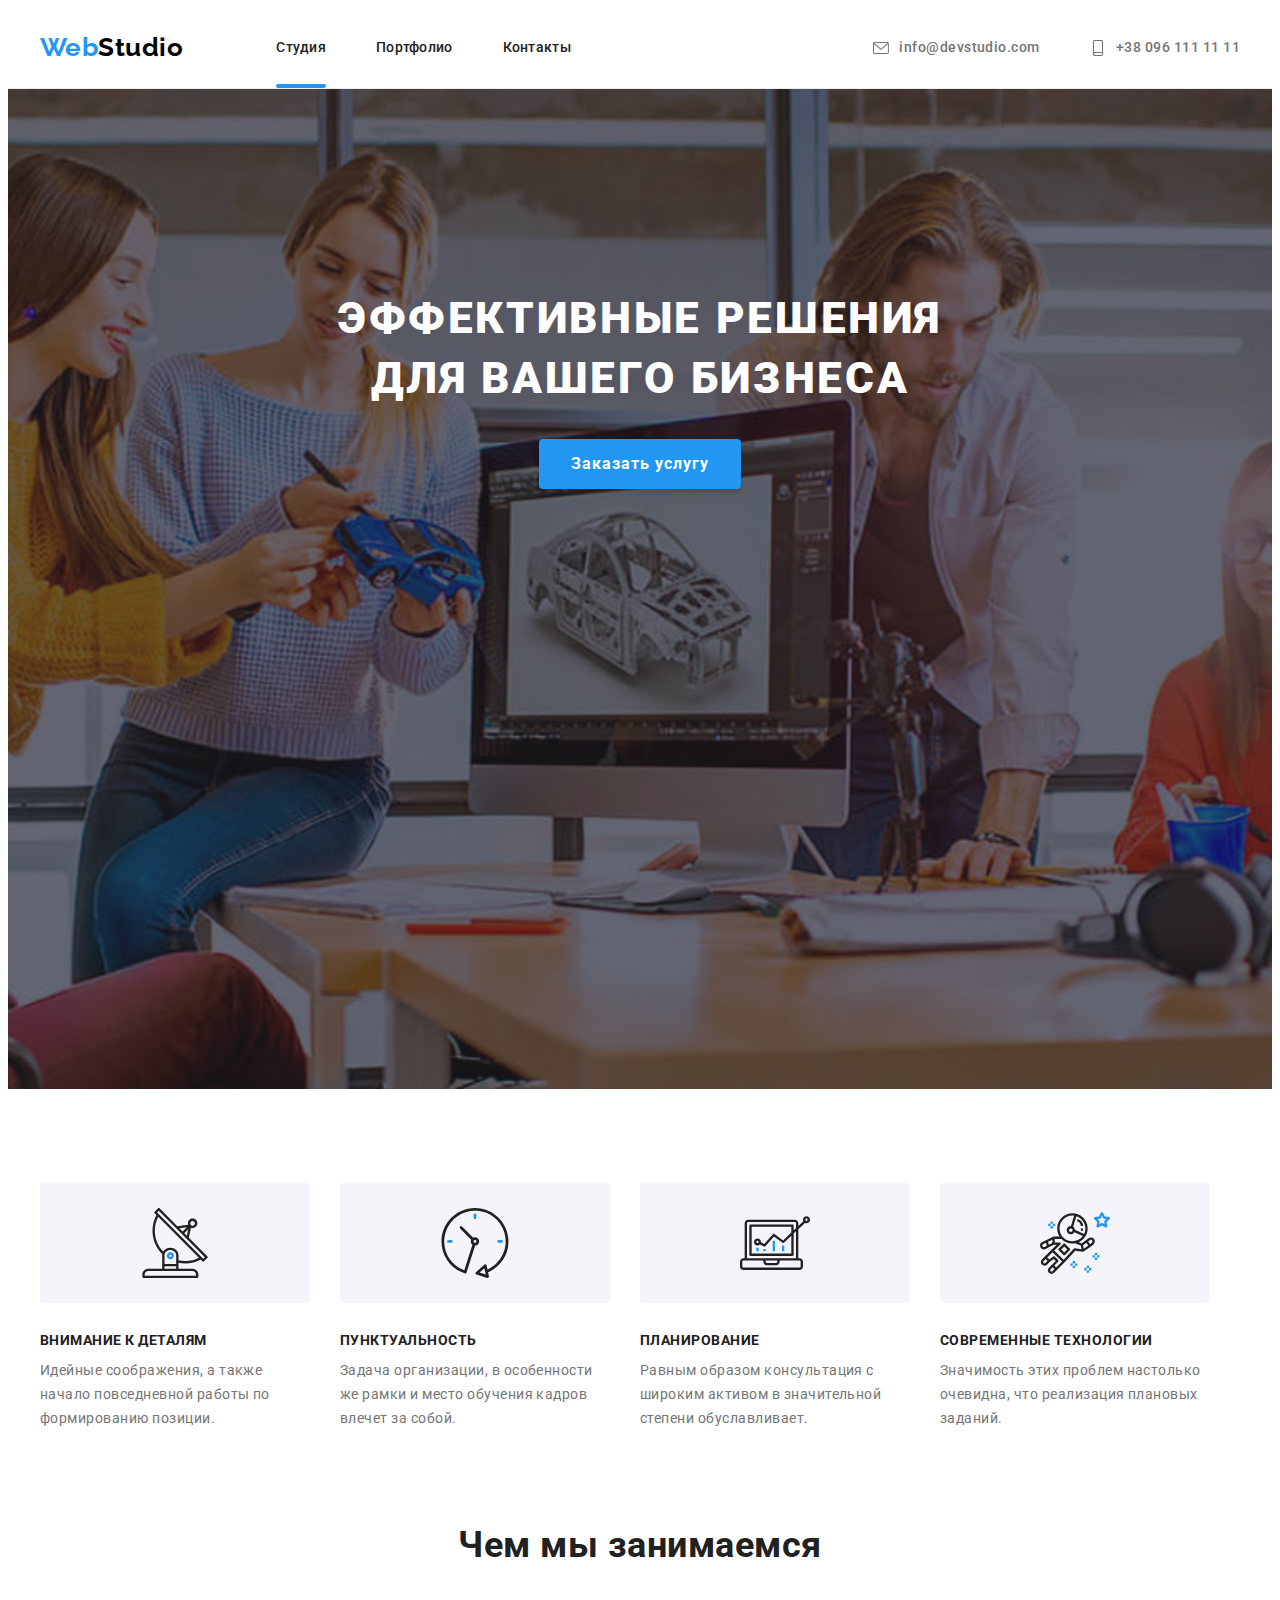
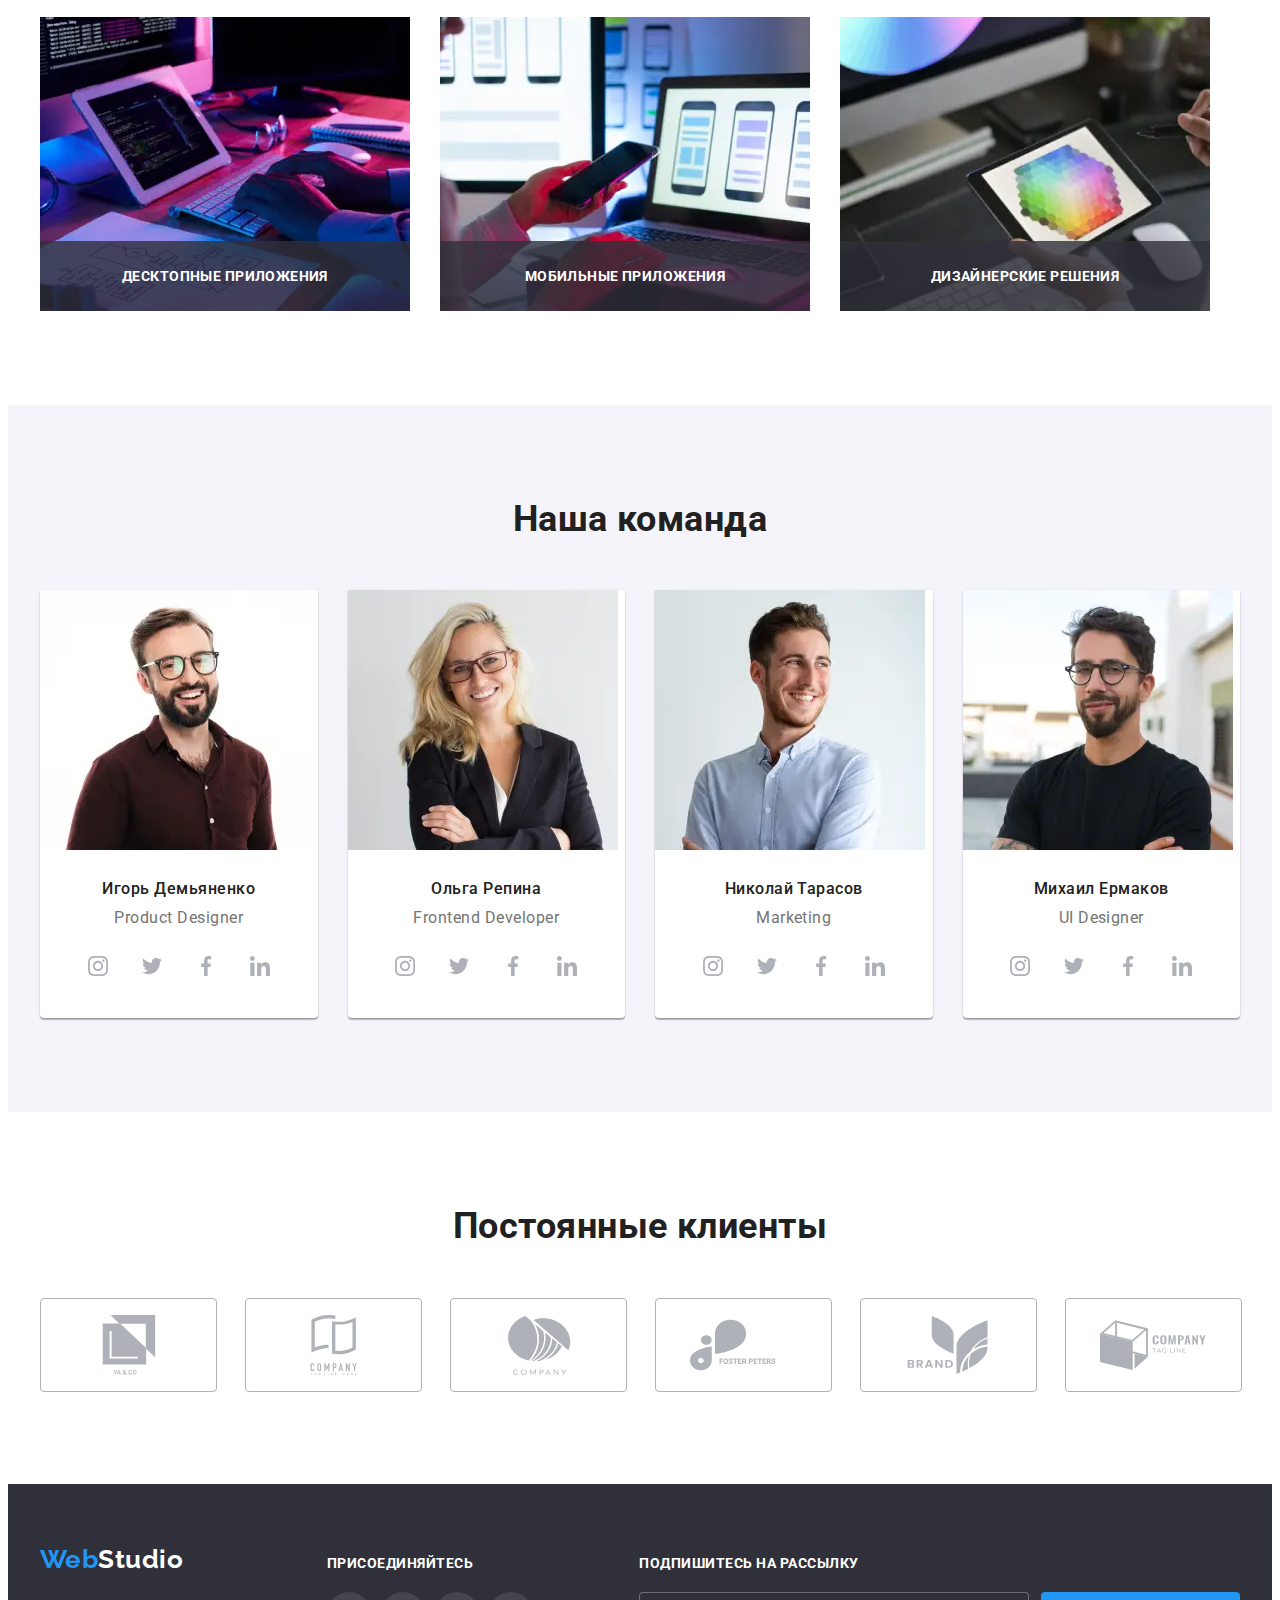
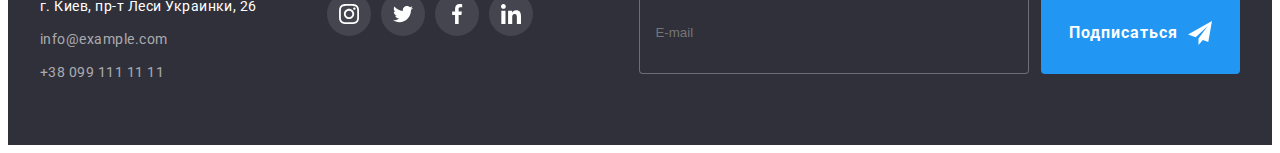
==== index.html @ 7584191f "hw.08.rev.1.9" ====
<!DOCTYPE html>
<html lang="ru">
  <head>
    <meta charset="UTF-8" />
    <meta http-equiv="X-UA-Compatible" content="IE=edge" />
    <meta name="viewport" content="width=device-width, initial-scale=1.0" />
    <title>Document</title>
    <link rel="preconnect" href="https://fonts.googleapis.com" />
    <link rel="preconnect" href="https://fonts.gstatic.com" crossorigin />
    <link
      rel="stylesheet"
      href="https://cdnjs.cloudflare.com/ajax/libs/modern-normalize/1.1.0/modern-normalize.min.css"
      integrity="sha512-wpPYUAdjBVSE4KJnH1VR1HeZfpl1ub8YT/NKx4PuQ5NmX2tKuGu6U/JRp5y+Y8XG2tV+wKQpNHVUX03MfMFn9Q=="
      crossorigin="anonymous"
      referrerpolicy="no-referrer"
    />
    <link
      href="https://fonts.googleapis.com/css2?family=Raleway:wght@700&family=Roboto:wght@400;500;700;900&display=swap"
      rel="stylesheet"
    />
    <link rel="stylesheet" href="./css/main.min.css" />
  </head>
  <body>
    <header class="header">
      <div class="container header-nav">
        <a href="./index.html" class="logo" lang="en"><span class="logo__text">Web</span>Studio</a>
      <!-- Mobile menu -->
        <button class="menu-open-btn" data-menu-open>
          <svg class="menu-open-btn__icon">
            <use href="./images/modal-icons.svg#modal-close"></use>
          </svg>
        </button>
        <div class="mobile-menu" data-menu>
          <button class="menu-close-btn" data-menu-close>
            <svg class="menu-close-icon">
              <use href="./images/modal-icons.svg#modal-close"></use>
            </svg>
          </button>
          <ul class="menu-nav">
            <li class="menu-nav__item"><a class="menu-nav__link link" href="./index.html">Студия</a></li>
            <li class="menu-nav__item"><a class="menu-nav__link link" href="./portfolio.html">Портфолио</a></li>
            <li class="menu-nav__item"><a class="menu-nav__link link" href="">Контакты</a></li>
          </ul>
          <div>  
            <ul class="menu-contacts">
              
              <li class="menu-contacts__item--tel">
              <a class="menu-contacts__link menu-contacts__link--tel link" href="">+38 096 111 11 11</a
              >
              <li class="menu-contacts__item--mail">
              <a class="menu-contacts__link menu-contacts__link--mail link" href="" lang="en">
              info@devstudio.com</a
              >
              </li>
            <ul class="menu-social">
              <li class="menu-social__item">
                <a href="#" class="menu-social__link link">Instagram</a>
              </li>
              <li class="menu-social__item">
                <a href="#" class="menu-social__link link">Twitter</a>
              </li>
              <li class="menu-social__item">
                <a href="#" class="menu-social__link link">Facebook</a>
              </li>
              <li class="menu-social__item">
                <a href="#" class="menu-social__link link">LinkedIn</a>
              </li>
            </ul>
            </div>
        </div>
        <nav class="site-nav">
          <ul class="site-nav__list">
            <li class="site-nav__item"><a class="site-nav__link current" href="./index.html">Студия</a></li>
            <li class="site-nav__item"><a class="site-nav__link" href="./portfolio.html">Портфолио</a></li>
            <li class="site-nav__item"><a class="site-nav__link" href="">Контакты</a></li>
          </ul>
        </nav>
        <ul class="header-contacts">
          <li class="header-contacts__item">
            <a class="header-contacts__link" href="" lang="en">
              <svg class="header-contacts__icon">
                <use href="./images/more-icons.svg#envelope"></use>
              </svg>
              info@devstudio.com</a
            >
          </li>
          <li class="header-contacts__item">
            <a class="header-contacts__link" href="">
              <svg class="header-contacts__icon">
                <use href="./images/icons.svg#smartphone"></use></svg
              >+38 096 111 11 11</a
            >
          </li>
        </ul>
      </div>
    </header>

    <main>
      <section class="hero hero-overlay">
        <div class="container">
        <h1 class="hero__title">
          Эффективные решения <br />
          для вашего бизнеса
        </h1>
        <button class="hero__button" type="button" data-modal-open>Заказать услугу</button>
        </div>
      </section>
      <section class="section">
        <div class="container">
          <ul class="advantage-list">
            <li class="advantage-list__item">
              <div class="advantage-list__icon">
                <svg width="70" height="70">
                  <use href="./images/icons.svg#antenna"></use>
                </svg>
              </div>
              <h3 class="advantage-list__title">Внимание к деталям</h3>
              <p class="advantage-list__text">
                Идейные соображения, а также начало повседневной работы по формированию позиции.
              </p>
            </li>
            <li class="advantage-list__item">
              <div class="advantage-list__icon">
                <svg width="70" height="70">
                  <use href="./images/icons.svg#clock"></use>
                </svg>
              </div>
              <h3 class="advantage-list__title">Пунктуальность</h3>
              <p class="advantage-list__text">
                Задача организации, в особенности же рамки и место обучения кадров влечет за собой.
              </p>
            </li>
            <li class="advantage-list__item">
              <div class="advantage-list__icon">
                <svg width="70" height="70">
                  <use href="./images/icons.svg#diagram"></use>
                </svg>
              </div>
              <h3 class="advantage-list__title">Планирование</h3>
              <p class="advantage-list__text">
                Равным образом консультация с широким активом в значительной степени обуславливает.
              </p>
            </li>
            <li class="advantage-list__item">
              <div class="advantage-list__icon">
                <svg width="70" height="70">
                  <use href="./images/icons.svg#astronaut"></use>
                </svg>
              </div>
              <h3 class="advantage-list__title">Современные технологии</h3>
              <p class="advantage-list__text">
                Значимость этих проблем настолько очевидна, что реализация плановых заданий.
              </p>
            </li>
          </ul>
        </div>
      </section>
      <section class="section section-works">
        <div class="container">
          <h2 class="section-title">Чем мы занимаемся</h2>
          <ul class="works-list">
            <li class="works-list__item">
              <picture>
                  <source
                    media="(min-width: 1200px)"
                    srcset="
                      ./images/occupation/occ-1-desktop.webp    1x,
                      ./images/occupation/occ-1-desktop@2x.webp 2x
                    "
                    type="image/webp"
                  />
                  <source
                    media="(min-width: 1200px)"
                    srcset="
                      ./images/occupation/occ-1-desktop    1x,
                      ./images/occupation/occ-1-desktop@2x.jpg 2x
                    "
                  />
                               
                  <img
                    class="works-list__image"
                    src="./images/occupation/occ-1-desktop.jpg"
                    alt="Руки на клавиатуре"
                  />
              </picture>
              <div class="works-list__overlay">
                <p class="works-list__description">Десктопные приложения</p>
              </div>
            </li>
            <li class="works-list__item">
              <picture>
                  <source
                    media="(min-width: 1200px)"
                    srcset="
                      ./images/occupation/occ-2-desktop.webp    1x,
                      ./images/occupation/occ-2-desktop@2x.webp 2x
                    "
                    type="image/webp"
                  />
                  <source
                    media="(min-width: 1200px)"
                    srcset="
                      ./images/occupation/occ-2-desktop    1x,
                      ./images/occupation/occ-2-desktop@2x.jpg 2x
                    "
                  />
                               
                  <img
                    class="works-list__image"
                    src="./images/occupation/occ-2-desktop.jpg"
                    alt="Ноутбук"
                  />
              </picture>
              <div class="works-list__overlay">
                <p class="works-list__description">Мобильные приложения</p>
              </div>
            </li>
            <li class="works-list__item">
              <picture>
                  <source
                    media="(min-width: 1200px)"
                    srcset="
                      ./images/occupation/occ-3-desktop.webp    1x,
                      ./images/occupation/occ-3-desktop@2x.webp 2x
                    "
                    type="image/webp"
                  />
                  <source
                    media="(min-width: 1200px)"
                    srcset="
                      ./images/occupation/occ-3-desktop    1x,
                      ./images/occupation/occ-3-desktop@2x.jpg 2x
                    "
                  />
                               
                  <img
                    class="works-list__image"
                    src="./images/occupation/occ-3-desktop.jpg"
                    alt="Планшет"
                  />
              </picture>
              <div class="works-list__overlay">
                <p class="works-list__description">Дизайнерские решения</p>
              </div>
            </li>
          </ul>
        </div>
      </section>
      <section class="section section-team">
        <div class="container">
          <h2 class="section-title">Наша команда</h2>
          <ul class="team-list">
            <li class="team-card team-list__team-card">
              <picture>
                  <source
                    media="(min-width: 1200px)"
                    srcset="
                      ./images/team/team-1-desktop.webp    1x,
                      ./images/team/team-1-desktop@2x.webp 2x
                    "
                    type="image/webp"
                  />
                  <source
                    media="(min-width: 1200px)"
                    srcset="
                      ./images/team/team-1-desktop.jpg    1x,
                      ./images/team/team-1-desktop@2x.jpg 2x
                    "
                  />

                  <source
                    media="(min-width: 768px)"
                    srcset="
                      ./images/team/team-1-tablet.webp    1x,
                      ./images/team/team-1-tablet@2x.webp 2x
                    "
                    type="image/webp"
                  />
                  <source
                    media="(min-width: 768px)"
                    srcset="
                      ./images/team/team-1-tablet.jpg    1x,
                      ./images/team/team-1-tablet@2x.jpg 2x
                    "
                  />
                  <source
                    media="(min-width: 480px)"
                    srcset="
                      ./images/team/team-1.webp    1x,
                      ./images/team/team-1@2x.webp 2x
                    "
                    type="image/webp"
                  />
                  <source
                    media="(min-width: 480px)"
                    srcset="
                      ./images/team/team-1.jpg    1x,
                      ./images/team/team-1@2x.jpg 2x
                    "
                  />

                  <img
                    class="team-card__photo"
                    src="./images/team/team-1@2x.jpg"
                    alt="Игорь Демьяненко"
                  />
                </picture>
              
              <h3 class="team-card__title">Игорь Демьяненко</h3>
              <p class="team-card__text" lang="en">Product Designer</p>
              <ul class="social-list">
                <li class="social-list__item">
                  <a class="social-list__link" href="">
                    <svg class="social-list__icon">
                      <use href="./images/icons.svg#instagram"></use>
                    </svg>
                  </a>
                </li>
                <li class="social-list__item">
                  <a class="social-list__link" href="">
                    <svg class="social-list__icon">
                      <use href="./images/icons.svg#twitter"></use>
                    </svg>
                  </a>
                </li>
                <li class="social-list__item">
                  <a class="social-list__link" href="">
                    <svg class="social-list__icon">
                      <use href="./images/icons.svg#facebook"></use>
                    </svg>
                  </a>
                </li>
                <li class="social-list__item">
                  <a class="social-list__link" href="">
                    <svg class="social-list__icon">
                      <use href="./images/icons.svg#linkedin"></use>
                    </svg>
                  </a>
                </li>
              </ul>
            </li>
            <li class="team-card team-list__team-card">
              <picture>
                  <source
                    media="(min-width: 1200px)"
                    srcset="
                      ./images/team/team-2-desktop.webp    1x,
                      ./images/team/team-2-desktop@2x.webp 2x
                    "
                    type="image/webp"
                  />
                  <source
                    media="(min-width: 1200px)"
                    srcset="
                      ./images/team/team-2-desktop.jpg    1x,
                      ./images/team/team-2-desktop@2x.jpg 2x
                    "
                  />

                  <source
                    media="(min-width: 768px)"
                    srcset="
                      ./images/team/team-2-tablet.webp    1x,
                      ./images/team/team-2-tablet@2x.webp 2x
                    "
                    type="image/webp"
                  />
                  <source
                    media="(min-width: 768px)"
                    srcset="
                      ./images/team/team-2-tablet.jpg    1x,
                      ./images/team/team-2-tablet@2x.jpg 2x
                    "
                  />
                  <source
                    media="(min-width: 480px)"
                    srcset="
                      ./images/team/team-2.webp    1x,
                      ./images/team/team-2@2x.webp 2x
                    "
                    type="image/webp"
                  />
                  <source
                    media="(min-width: 480px)"
                    srcset="
                      ./images/team/team-2.jpg    1x,
                      ./images/team/team-2@2x.jpg 2x
                    "
                  />

                  <img
                    class="team-card__photo"
                    src="./images/team/team-2@2x.jpg"
                    alt="Ольга Репина"
                  />
                </picture>
              <h3 class="team-card__title">Ольга Репина</h3>
              <p class="team-card__text" lang="en">Frontend Developer</p>
              <ul class="social-list">
                <li class="social-list__item">
                  <a class="social-list__link" href="">
                    <svg class="social-list__icon">
                      <use href="./images/icons.svg#instagram"></use>
                    </svg>
                  </a>
                </li>
                <li class="social-list__item">
                  <a class="social-list__link" href="">
                    <svg class="social-list__icon">
                      <use href="./images/icons.svg#twitter"></use>
                    </svg>
                  </a>
                </li>
                <li class="social-list__item">
                  <a class="social-list__link" href="">
                    <svg class="social-list__icon">
                      <use href="./images/icons.svg#facebook"></use>
                    </svg>
                  </a>
                </li>
                <li class="social-list__item">
                  <a class="social-list__link" href="">
                    <svg class="social-list__icon">
                      <use href="./images/icons.svg#linkedin"></use>
                    </svg>
                  </a>
                </li>
              </ul>
            </li>
            <li class="team-card team-list__team-card">
              <picture>
                  <source
                    media="(min-width: 1200px)"
                    srcset="
                      ./images/team/team-3-desktop.webp    1x,
                      ./images/team/team-3-desktop@2x.webp 2x
                    "
                    type="image/webp"
                  />
                  <source
                    media="(min-width: 1200px)"
                    srcset="
                      ./images/team/team-3-desktop.jpg    1x,
                      ./images/team/team-3-desktop@2x.jpg 2x
                    "
                  />

                  <source
                    media="(min-width: 768px)"
                    srcset="
                      ./images/team/team-3-tablet.webp    1x,
                      ./images/team/team-3-tablet@2x.webp 2x
                    "
                    type="image/webp"
                  />
                  <source
                    media="(min-width: 768px)"
                    srcset="
                      ./images/team/team-3-tablet.jpg    1x,
                      ./images/team/team-3-tablet@2x.jpg 2x
                    "
                  />
                  <source
                    media="(min-width: 480px)"
                    srcset="
                      ./images/team/team-3.webp    1x,
                      ./images/team/team-3@2x.webp 2x
                    "
                    type="image/webp"
                  />
                  <source
                    media="(min-width: 480px)"
                    srcset="
                      ./images/team/team-3.jpg    1x,
                      ./images/team/team-3@2x.jpg 2x
                    "
                  />

                  <img
                    class="team-card__photo"
                    src="./images/team/team-3@2x.jpg"
                    alt="Николай Тарасо3"
                  />
                </picture>
              <h3 class="team-card__title">Николай Тарасов</h3>
              <p class="team-card__text" lang="en">Marketing</p>
              <ul class="social-list">
                <li class="social-list__item">
                  <a class="social-list__link" href="">
                    <svg class="social-list__icon">
                      <use href="./images/icons.svg#instagram"></use>
                    </svg>
                  </a>
                </li>
                <li class="social-list__item">
                  <a class="social-list__link" href="">
                    <svg class="social-list__icon">
                      <use href="./images/icons.svg#twitter"></use>
                    </svg>
                  </a>
                </li>
                <li class="social-list__item">
                  <a class="social-list__link" href="">
                    <svg class="social-list__icon">
                      <use href="./images/icons.svg#facebook"></use>
                    </svg>
                  </a>
                </li>
                <li class="social-list__item">
                  <a class="social-list__link" href="">
                    <svg class="social-list__icon">
                      <use href="./images/icons.svg#linkedin"></use>
                    </svg>
                  </a>
                </li>
              </ul>
            </li>
            <li class="team-card team-list__team-card">
              <picture>
                  <source
                    media="(min-width: 1200px)"
                    srcset="
                      ./images/team/team-4-desktop.webp    1x,
                      ./images/team/team-4-desktop@2x.webp 2x
                    "
                    type="image/webp"
                  />
                  <source
                    media="(min-width: 1200px)"
                    srcset="
                      ./images/team/team-4-desktop.jpg    1x,
                      ./images/team/team-4-desktop@2x.jpg 2x
                    "
                  />

                  <source
                    media="(min-width: 768px)"
                    srcset="
                      ./images/team/team-4-tablet.webp    1x,
                      ./images/team/team-4-tablet@2x.webp 2x
                    "
                    type="image/webp"
                  />
                  <source
                    media="(min-width: 768px)"
                    srcset="
                      ./images/team/team-4-tablet.jpg    1x,
                      ./images/team/team-4-tablet@2x.jpg 2x
                    "
                  />
                  <source
                    media="(min-width: 480px)"
                    srcset="
                      ./images/team/team-4.webp    1x,
                      ./images/team/team-4@2x.webp 2x
                    "
                    type="image/webp"
                  />
                  <source
                    media="(min-width: 480px)"
                    srcset="
                      ./images/team/team-4.jpg    1x,
                      ./images/team/team-4@2x.jpg 2x
                    "
                  />

                  <img
                    class="team-card__photo"
                    src="./images/team/team-4@2x.jpg"
                    alt="Михаил Ермаков"
                  />
                </picture>
              <h3 class="team-card__title">Михаил Ермаков</h3>
              <p class="team-card__text" lang="en">UI Designer</p>
              <ul class="social-list">
                <li class="social-list__item">
                  <a class="social-list__link" href="">
                    <svg class="social-list__icon">
                      <use href="./images/icons.svg#instagram"></use>
                    </svg>
                  </a>
                </li>
                <li class="social-list__item">
                  <a class="social-list__link" href="">
                    <svg class="social-list__icon">
                      <use href="./images/icons.svg#twitter"></use>
                    </svg>
                  </a>
                </li>
                <li class="social-list__item">
                  <a class="social-list__link" href="">
                    <svg class="social-list__icon">
                      <use href="./images/icons.svg#facebook"></use>
                    </svg>
                  </a>
                </li>
                <li class="social-list__item">
                  <a class="social-list__link" href="">
                    <svg class="social-list__icon">
                      <use href="./images/icons.svg#linkedin"></use>
                    </svg>
                  </a>
                </li>
              </ul>
            </li>
          </ul>
        </div>
      </section>
      <section class="section section-partners">
        <div class="container">
          <h2 class="section-title">Постоянные клиенты</h2>
          <ul class="partners-list">
            <li class="partners-list__item">
              <a class="partners-list__link" href=""
                ><svg class="partners-list__icon">
                  <use href="./images/icons.svg#company-2"></use></svg
              ></a>
            </li>
            <li class="partners-list__item">
              <a class="partners-list__link" href=""
                ><svg class="partners-list__icon">
                  <use href="./images/icons.svg#company-1"></use></svg
              ></a>
            </li>
            <li class="partners-list__item">
              <a class="partners-list__link" href=""
                ><svg class="partners-list__icon">
                  <use href="./images/icons.svg#company-3"></use></svg
              ></a>
            </li>
            <li class="partners-list__item">
              <a class="partners-list__link" href=""
                ><svg class="partners-list__icon">
                  <use href="./images/icons.svg#company-4"></use></svg
              ></a>
            </li>
            <li class="partners-list__item">
              <a class="partners-list__link" href=""
                ><svg class="partners-list__icon">
                  <use href="./images/icons.svg#company-5"></use></svg
              ></a>
            </li>
            <li class="partners-list__item">
              <a class="partners-list__link" href=""
                ><svg class="partners-list__icon">
                  <use href="./images/icons.svg#company-6"></use></svg
              ></a>
            </li>
          </ul>
        </div>
      </section>
    </main>
    <footer class="footer">
      <div class="container footer-section">
        <div>
          <a class="logo footer__logo" lang="en" href="./index.html"> <span class="logo__text">Web</span>Studio</a>
          <address class="address">
            <ul>
              <li class="item">
                <a class="contacts street" href="">г. Киев, пр-т Леси Украинки, 26</a>
              </li>
              <li class="item"><a class="contacts" href="">info@example.com</a></li>
              <li class="item"><a class="contacts" href="">+38 099 111 11 11</a></li>
            </ul>
          </address>
        </div>
        <div class="footer-social">
          <b class="footer-text">Присоединяйтесь</b>
          <ul class="footer-social-list">
            <li class="item">
              <a class="link" href="">
                <svg class="icon">
                  <use href="./images/icons.svg#instagram"></use>
                </svg>
              </a>
            </li>
            <li class="item">
              <a class="link" href="">
                <svg class="icon">
                  <use href="./images/icons.svg#twitter"></use>
                </svg>
              </a>
            </li>
            <li class="item">
              <a class="link" href="">
                <svg class="icon">
                  <use href="./images/icons.svg#facebook"></use>
                </svg>
              </a>
            </li>
            <li class="item">
              <a class="link" href="">
                <svg class="icon">
                  <use href="./images/icons.svg#linkedin"></use>
                </svg>
              </a>
            </li>
          </ul>
        </div>
        <form class="footer-form">
          <b class="footer-text">Подпишитесь на рассылку</b>
          <div class="footer-form-wrapper">
            <label><input class="footer-input" type="text" placeholder="E-mail" /></label>

            <button type="submit" class="footer-form-button">Подписаться <span class="icon"></span></button>
          </div>
        </form>
      </div>
    </footer>
    <div class="backdrop is-hidden" data-modal>
      <div class="modal">
        <button class="btn-close-modal" type="button" data-modal-close>
          <svg class="close-modal-icon">
            <use href="./images/modal-icons.svg#modal-close"></use>
          </svg>
        </button>
        <form class="modal-form">
          <b class="modal-tittle">Оставьте свои данные, мы вам перезвоним</b>
          <div class="modal-form-field">
            <label for="name" class="modal-form-label">Имя </label>
            <div class="modal-icon-wrapper">
              <input class="modal-form-input" name="user-name" type="text" id="name" required />
              <svg class="modal-icon">
                <use href="./images/modal-icons.svg#modal-name"></use>
              </svg>
            </div>
          </div>
          <div class="modal-form-field">
            <label for="phone" class="modal-form-label">Телефон</label>

            <div class="modal-icon-wrapper">
              <input class="modal-form-input" name="user-phone" type="tel" id="phone" required />
              <svg class="modal-icon">
                <use href="./images/modal-icons.svg#modal-phone"></use>
              </svg>
            </div>
          </div>
          <div class="modal-form-field">
            <label for="mail" class="modal-form-label">Почта</label>
            <div class="modal-icon-wrapper">
              <input class="modal-form-input" name="user-email" type="email" id="mail" required />
              <svg class="modal-icon">
                <use href="./images/modal-icons.svg#modal-envelope"></use>
              </svg>
            </div>
          </div>
          <div class="modal-form-field">
            <label for="comment" class="modal-form-label">Комментарий </label>
            <textarea
              class="modal-form-input modal-form-message"
              name="user-comment"
              id="comment"
              placeholder="Введите текст"
              rows="8"
            ></textarea>
          </div>
          <input class="modal-checkbox visually-hidden" type="checkbox" name="accept-policy" id="accept-policy" />
          <label class="modal-checkbox-label" for="accept-policy"
            >Соглашаюсь с рассылкой и принимаю&nbsp;<a class="checkbox-label-link" href="">Условия договора</a></label
          >
          <button class="modal-form-button form-button" type="submit">Отправить</button>
        </form>
      </div>
    </div>
    <script src="./js/modal.js"></script>
    <script src="./js/menu.js"></script>
  </body>
</html>
---- css/main.min.css ----
:root{--primary-text-color: #757575;--title-text-color: #212121;--accent-color: #2196f3;--primary-bg-color: #ffffff;--secondary-bg-color: #2f303a;--primary-cubic: cubic-bezier(0.4, 0, 0.2, 1)}.visually-hidden{position:absolute;white-space:nowrap;width:1px;height:1px;overflow:hidden;border:0;padding:0;clip:rect(0 0 0 0);clip-path:inset(50%);margin:-1px}body{font-family:Roboto, -apple-system, BlinkMacSystemFont, 'Segoe UI', Roboto, Oxygen, Ubuntu, Cantarell, 'Open Sans', 'Helvetica Neue', sans-serif;color:var(--primary-text-color);background-color:var(--primary-bg-color);letter-spacing:0.03em}ul,p{list-style:none;margin:0;padding:0}img{display:block;max-width:100%;height:auto}.link{text-decoration:none}.container{margin:0 auto;padding-left:15px;padding-right:15px}@media screen and (min-width: 480px){.container{width:480px}}@media screen and (min-width: 768px){.container{width:768px}}@media screen and (min-width: 1200px){.container{width:1200px}}.section{padding-top:94px;padding-bottom:94px}.section-title{margin-top:0;margin-bottom:50px;font-size:36px;line-height:1.16;text-align:center;color:var(--title-text-color)}.logo{display:inline-block;font-family:Raleway;color:#000;text-decoration:none;font-weight:700;font-size:26px;line-height:1.2}.logo__text{color:var(--accent-color)}.form-button{display:block;margin-left:auto;margin-right:auto;padding:10px 55px;border-radius:4px;border:none;font-family:inherit;font-weight:700;font-size:16px;line-height:calc(30 / 16);text-align:center;letter-spacing:0.06em;cursor:pointer;box-shadow:0px 4px 4px rgba(0,0,0,0.15);background-color:var(--accent-color);color:var(--primary-bg-color)}.social-list{display:flex;justify-content:center}.social-list__link{width:44px;height:44px;display:flex;justify-content:center;align-items:center;border-radius:50%;transition:background-color 250ms var(--primary-cubic)}.social-list__link:hover,.social-list__link:focus{background-color:var(--accent-color)}.social-list__item:not(:last-child){margin-right:10px}.social-list__icon{width:20px;height:20px;fill:#afb1b8;transition:fill 250ms var(--primary-cubic)}.social-list__link:hover .social-list__icon,.social-list__link:focus .social-list__icon{fill:var(--primary-bg-color)}.backdrop{position:fixed;top:0;left:0;width:100%;height:100%;background-color:rgba(0,0,0,0.2);opacity:1;transition:opacity 300ms var(--primary-cubic)}.backdrop.is-hidden{opacity:0;pointer-events:none}.modal{position:absolute;top:50%;left:50%;max-width:528px;height:581px;padding:40px;background-color:#fff;transform:translate(-50%, -50%) scale(1);transition:transform 300ms var(--primary-cubic)}.backdrop.is-hidden .modal{transform:translate(-50%, -50%) scale(1.2)}.btn-close-modal{position:absolute;top:8px;right:8px;width:30px;height:30px;border-radius:50%;cursor:pointer;border:1px solid rgba(0,0,0,0.1);background-color:#fff}.close-modal-icon{width:11px;height:11px;fill:#000;transition:fill 250ms var(--primary-cubic)}.btn-close-modal:hover .close-modal-icon,.btn-close-modal:focus .close-modal-icon{fill:var(--accent-color)}.modal-tittle{margin-bottom:12px;display:block;text-align:center;line-height:calc(23 / 20);font-size:20px;color:var(--title-text-color)}.modal-form-field{margin-bottom:10px;display:flex;flex-direction:column}.modal-form-label{margin-bottom:4px;font-size:12px;letter-spacing:0.01em}.modal-icon-wrapper{position:relative}.modal-form-input{padding:11px 12px 11px 42px;width:100%;height:40px;border:1px solid rgba(33,33,33,0.2);border-radius:4px;cursor:pointer;transition:border-color 250ms var(--primary-cubic)}.modal-form-input:focus{outline:none;border-color:var(--accent-color)}.modal-icon{position:absolute;top:50%;left:12px;transform:translateY(-50%);width:18px;height:18px;transition:fill 250ms var(--primary-cubic)}.modal-form-input:focus+.modal-icon{fill:var(--accent-color)}.modal-form-message{margin-bottom:20px;padding:12px 16px;height:120px;resize:none}.modal-form-message::placeholder{font-size:14px;letter-spacing:0.01em;color:var(--primary-text-color);opacity:0.5}.modal-checkbox-label{margin-bottom:30px;display:flex;justify-content:center;font-size:14px}.modal-checkbox-label::before{content:'';margin-right:7px;display:inline-block;width:16px;height:16px;border:2px solid #212121;border-radius:3px;cursor:pointer}.modal-checkbox:checked+.modal-checkbox-label::before{background-color:var(--accent-color);border-color:var(--accent-color);background-image:url(../images/icon-check.svg);background-size:contain;background-origin:border-box}.modal-checkbox:focus+.modal-checkbox-label::before{border-color:var(--accent-color)}.checkbox-label-link{color:var(--accent-color)}.menu-open-btn{background-color:transparent;cursor:pointer;padding:0;line-height:0;border:none}@media screen and (min-width: 768px){.menu-open-btn{display:none}}.menu-open-btn__icon{width:40px;height:40px}.menu-close-btn{position:absolute;top:10px;right:15px;width:40px;height:40px;background-color:transparent;cursor:pointer;padding:0;line-height:0;border:none}.menu-close-icon{width:18px;height:18px}.menu-close-icon:hover,.menu-close-icon:focus{fill:var(--accent-color)}.mobile-menu{position:fixed;z-index:100;top:0;left:0;display:flex;flex-direction:column;justify-content:space-between;width:100vw;height:100vh;padding:48px 40px;background-color:var(--primary-bg-color);opacity:0;visibility:hidden;pointer-events:none;transition:opacity 250ms linear, visibility 250ms linear}.mobile-menu.is-open{opacity:1;visibility:visible;pointer-events:all}.menu-nav__item:not(:last-child){margin-bottom:32px}.menu-nav__link{font-weight:500;font-size:40px;line-height:1.14;letter-spacing:0.02em;color:var(--title-text-color);transition:color 250ms var(--primary-cubic)}.menu-nav__link:hover,.menu-nav__link:focus{color:var(--accent-color)}.menu-contacts__item--tel{margin-bottom:32px}.menu-contacts__item--mail{margin-bottom:64px}.menu-contacts__link{font-weight:500;letter-spacing:0.02em}.menu-contacts__link--tel{font-size:8vw;line-height:calc(39 / 34);color:var(--accent-color)}.menu-contacts__link--mail{font-size:24px;line-height:calc(28 / 24);color:var(--primary-text-color)}.menu-social{display:flex}.menu-social__item:not(:last-child){margin-right:10px;padding-right:10px;border-right:1px solid rgba(33,33,33,0.2)}.menu-social__link{font-size:18px;line-height:calc(22 / 18);color:var(--accent-color)}.header{border-bottom:1px solid #ececec}.header-nav{display:flex;align-items:center}@media screen and (max-width: 1199px){.header-nav{justify-content:space-between}}.site-nav__list{display:flex}@media screen and (min-width: 1200px){.site-nav__list{margin-left:93px}}@media screen and (max-width: 767px){.site-nav__list{display:none}}.site-nav__item:not(:last-child){margin-right:50px}.site-nav__link{position:relative;display:block;padding-top:32px;padding-bottom:32px;text-decoration:none;font-weight:500;font-size:14px;line-height:1.14;letter-spacing:0.02em;color:var(--title-text-color);transition:color 250ms var(--primary-cubic)}.site-nav__link:hover,.site-nav__link:focus{color:var(--accent-color)}.site-nav__link.current::after{position:absolute;bottom:0;left:0;content:'';display:inline-block;width:100%;height:4px;background-color:var(--accent-color);border-radius:2px}@media screen and (min-width: 1200px){.header-contacts{display:flex;margin-left:auto}}@media screen and (max-width: 767px){.header-contacts{display:none}}@media screen and (min-width: 768px) and (max-width: 1199px){.header-contacts__item{margin-bottom:10px}}@media screen and (min-width: 1200px){.header-contacts__item+.header-contacts__item{margin-left:50px}}.header-contacts__link{display:flex;align-items:center;font-weight:500;font-size:14px;line-height:1.14px;text-decoration:none;color:var(--primary-text-color);transition:color 250ms var(--primary-cubic)}.header-contacts__link:hover,.header-contacts__link:focus{color:var(--accent-color)}@media screen and (min-width: 1200px){.header-contacts__link{padding-top:32px;padding-bottom:32px}}.header-contacts__icon{margin-right:10px;width:16px;height:16px;fill:var(--primary-text-color);transition:fill 250ms var(--primary-cubic)}.header-contacts__link:hover .header-contacts__icon{fill:var(--accent-color)}.hero{margin:0 auto;padding-top:118px;padding-bottom:118px;max-width:480px;height:400px;background-image:linear-gradient(to right, rgba(47,48,58,0.4), rgba(47,48,58,0.4)),url("../images/hero/hero.jpg");background-position:center;background-repeat:no-repeat;background-size:cover;text-align:center;background-color:var(--secondary-bg-color)}@media screen and (min-device-pixel-ratio: 2), (min-resolution: 192dpi), (min-resolution: 2dppx){.hero{background-image:linear-gradient(to right, rgba(47,48,58,0.4), rgba(47,48,58,0.4)),url("../images/hero/hero2x.jpg")}}@media screen and (min-width: 768px){.hero{background-image:linear-gradient(to right, rgba(47,48,58,0.4), rgba(47,48,58,0.4)),url("../images/hero/hero-tablet.jpg");max-width:768px;height:400px}}@media screen and (min-width: 768px) and (min-device-pixel-ratio: 2), screen and (min-width: 768px) and (min-resolution: 192dpi), screen and (min-width: 768px) and (min-resolution: 2dppx){.hero{background-image:linear-gradient(to right, rgba(47,48,58,0.4), rgba(47,48,58,0.4)),url("../images/hero/hero-tablet2x.jpg")}}@media screen and (min-width: 1200px){.hero{padding-top:200px;padding-bottom:200px;background-image:linear-gradient(to right, rgba(47,48,58,0.4), rgba(47,48,58,0.4)),url("../images/hero/hero-desktop.jpg");max-width:1600px;height:600px}}@media screen and (min-width: 1200px) and (min-device-pixel-ratio: 2), screen and (min-width: 1200px) and (min-resolution: 192dpi), screen and (min-width: 1200px) and (min-resolution: 2dppx){.hero{background-image:linear-gradient(to right, rgba(47,48,58,0.4), rgba(47,48,58,0.4)),url("../images/hero/hero-desktop2x.jpg")}}.hero__title{margin-top:0px;margin-bottom:30px;font-style:normal;text-transform:uppercase;font-weight:900;font-size:26px;line-height:1.36;letter-spacing:0.06em;color:var(--primary-bg-color)}@media screen and (min-width: 1200px){.hero__title{font-size:44px}}.hero__button{padding:10px 32px;border-radius:4px;border:none;font-family:inherit;font-weight:700;font-size:16px;line-height:1.87;cursor:pointer;letter-spacing:0.06em;background-color:var(--accent-color);color:var(--primary-bg-color);box-shadow:0px 4px 4px rgba(0,0,0,0.15);transition:color 250ms var(--primary-cubic),background-color 250ms var(--primary-cubic)}.hero__button:hover,.hero__button:focus{color:var(--accent-color);background-color:var(--primary-bg-color)}@media screen and (min-width: 768px){.advantage-list{margin:-15px;display:flex;flex-wrap:wrap}}.advantage-list__item{max-width:450px;margin-bottom:30px}@media screen and (min-width: 768px){.advantage-list__item{margin:15px;width:354px}}@media screen and (min-width: 1200px){.advantage-list__item{width:270px}}.advantage-list__icon{margin-bottom:30px;width:100%;height:120px;border-radius:4px;display:flex;justify-content:center;align-items:center;background-color:#f5f4fa}.advantage-list__title{margin-top:0;margin-bottom:10px;text-transform:uppercase;font-size:14px;line-height:1.14;color:var(--title-text-color)}@media screen and (max-width: 767px){.advantage-list__title{text-align:center}}.advantage-list__text{font-size:14px;line-height:1.71}.section-works{padding-top:0}@media screen and (max-width: 1199px){.section-works{display:none}}.works-list{display:flex}.works-list__item{position:relative}.works-list__item:not(:last-child){margin-right:30px}.works-list__overlay{position:absolute;bottom:0;left:0;width:100%;height:70px;display:flex;align-items:center;justify-content:center;background-color:rgba(47,48,58,0.8)}.works-list__description{text-transform:uppercase;font-weight:bold;font-size:14px;line-height:calc(16 / 14);letter-spacing:0.03em;color:var(--primary-bg-color)}.works-list__image{display:block}.section-team{background-color:#f5f4fa}@media screen and (min-width: 768px){.team-list{margin:-15px;display:flex;flex-wrap:wrap}}.team-card{text-align:center;padding-bottom:30px;max-width:450px;box-shadow:0px 1px 3px rgba(0,0,0,0.12),0px 1px 1px rgba(0,0,0,0.14),0px 2px 1px rgba(0,0,0,0.2);border-radius:0px 0px 4px 4px;background-color:#fff}.team-list__team-card{margin-bottom:30px}@media screen and (min-width: 768px){.team-list__team-card{margin:15px;flex-basis:calc((100% - 2 * 30px) / 2)}}@media screen and (min-width: 1200px){.team-list__team-card{flex-basis:calc((100% - 4 * 30px) / 4)}}.team-card__photo{margin-bottom:30px}.team-card__title{margin-top:0;margin-bottom:10px;font-weight:500;font-size:16px;line-height:1.18;color:var(--title-text-color)}.team-card__text{font-size:16px;line-height:1.18;margin-bottom:16px}.footer{background-color:var(--secondary-bg-color)}.footer__logo{margin-bottom:20px;color:var(--primary-bg-color)}.footer-web{color:var(--accent-color)}.footer{padding-top:60px;padding-bottom:60px}.footer-section{display:flex;align-items:baseline}.address .item:not(:last-child){margin-bottom:9px}.address .contacts{font-style:normal;font-weight:400;font-size:14px;line-height:1.71;color:rgba(255,255,255,0.6);text-decoration:none;transition:color 250ms var(--primary-cubic)}.address .contacts:hover,.address .contacts:focus{color:var(--accent-color)}.address .street{color:var(--primary-bg-color)}.footer-social{margin-left:70px}.footer-text{font-size:14px;line-height:calc(16 / 14);text-transform:uppercase;color:var(--primary-bg-color)}.footer-social-list{display:flex;margin-top:20px}.footer-social .item{width:44px;height:44px}.footer-social .item:not(:last-child){margin-right:10px}.footer-social .link{width:100%;height:100%;display:flex;justify-content:center;align-items:center;border-radius:50%;background-color:rgba(255,255,255,0.1);transition:background-color 250ms var(--primary-cubic)}.footer-social .link:hover,.footer-social .link:focus{background-color:var(--accent-color)}.footer-social .icon{width:20px;height:20px;fill:var(--primary-bg-color)}.footer-form{margin-left:auto}.footer-form-wrapper{margin-top:20px;display:flex}.footer-input{margin-right:12px;padding:15px;width:358px;height:50px;cursor:pointer;color:var(--primary-bg-color);border:1px solid rgba(255,255,255,0.3);background-color:var(--secondary-bg-color);border-radius:4px}.footer-form-button{display:inline-flex;align-items:center;padding:10px 28px;border-radius:4px;border:none;font-family:inherit;font-weight:700;font-size:16px;line-height:calc(30 / 16);letter-spacing:0.06em;cursor:pointer;background-color:var(--accent-color);color:var(--primary-bg-color)}.footer-form-button>.icon{margin-left:10px;width:24px;height:24px;background-image:url(../images/icon-send.svg);background-repeat:no-repeat;background-size:contain}.partners-list{margin:-15px;display:flex;flex-wrap:wrap;justify-content:center}.partners-list__item{margin:15px;height:92px;flex-basis:calc((100% - 2 * 30px) / 2)}@media screen and (min-width: 768px){.partners-list__item{flex-basis:calc((100% - 3 * 30px) / 3)}}@media screen and (min-width: 1200px){.partners-list__item{flex-basis:calc((100% - 6 * 30px) / 6)}}.partners-list__link{width:100%;height:100%;display:flex;justify-content:center;align-items:center;border:1px solid #afb1b8;border-radius:4px;transition:border-color 250ms var(--primary-cubic)}.partners-list__link:hover,.partners-list__link:focus{border-color:var(--accent-color)}.partners-list__icon{width:106px;height:60px;fill:#afb1b8;transition:fill 250ms var(--primary-cubic)}.partners-list__link:hover .partners-list__icon,.partners-list__link:focus .partners-list__icon{fill:var(--accent-color)}.btns-portfolio{display:flex;margin-bottom:50px;justify-content:center}.btns-portfolio .item:not(:last-child){margin-right:8px}.button-portfolio{padding:6px 22px;border-radius:4px;border:none;font-family:inherit;font-weight:500;font-size:16px;line-height:1.62;text-align:center;letter-spacing:0.03em;cursor:pointer;color:var(--title-text-color);transition:background-color 250ms var(--primary-cubic),color 250ms var(--primary-cubic),box-shadow 250ms var(--primary-cubic)}.button-portfolio:hover,.button-portfolio:focus{background-color:var(--accent-color);color:var(--primary-bg-color);box-shadow:0px 3px 1px rgba(0,0,0,0.1),0px 1px 2px rgba(0,0,0,0.08),0px 2px 2px rgba(0,0,0,0.12)}.work-examples{display:flex;flex-wrap:wrap;margin:-15px}.work-examples .item{width:370px;margin:15px}.work-examples .link{display:block;text-decoration:none;transition:box-shadow 250ms var(--primary-cubic)}.work-examples .link:hover{box-shadow:0px 1px 1px rgba(0,0,0,0.12),0px 4px 4px rgba(0,0,0,0.06),1px 4px 6px rgba(0,0,0,0.16)}.work-examples .overlay-zone{position:relative;overflow:hidden}.portfolio-overlay{position:absolute;top:0;left:0;width:100%;height:100%;transform:translateY(100%);transition:transform 250ms var(--primary-cubic);padding:63px 24px;background-color:rgba(33,150,243,0.9)}.work-examples .link:hover .portfolio-overlay{transform:translateY(0)}.work-examples .overlay-text{font-size:18px;line-height:calc(28 / 18);color:var(--primary-bg-color)}.work-examples .item-title-text{padding:20px 24px;border-bottom:1px solid #eee;border-left:1px solid #eee;border-right:1px solid #eee}.work-examples .image{display:block}.work-examples .title{margin-top:0;margin-bottom:4px;font-size:18px;line-height:2;letter-spacing:0.06em;color:var(--title-text-color)}.work-examples .text{color:var(--primary-text-color);font-size:16px;line-height:1.87}
/*# sourceMappingURL=main.min.css.map */
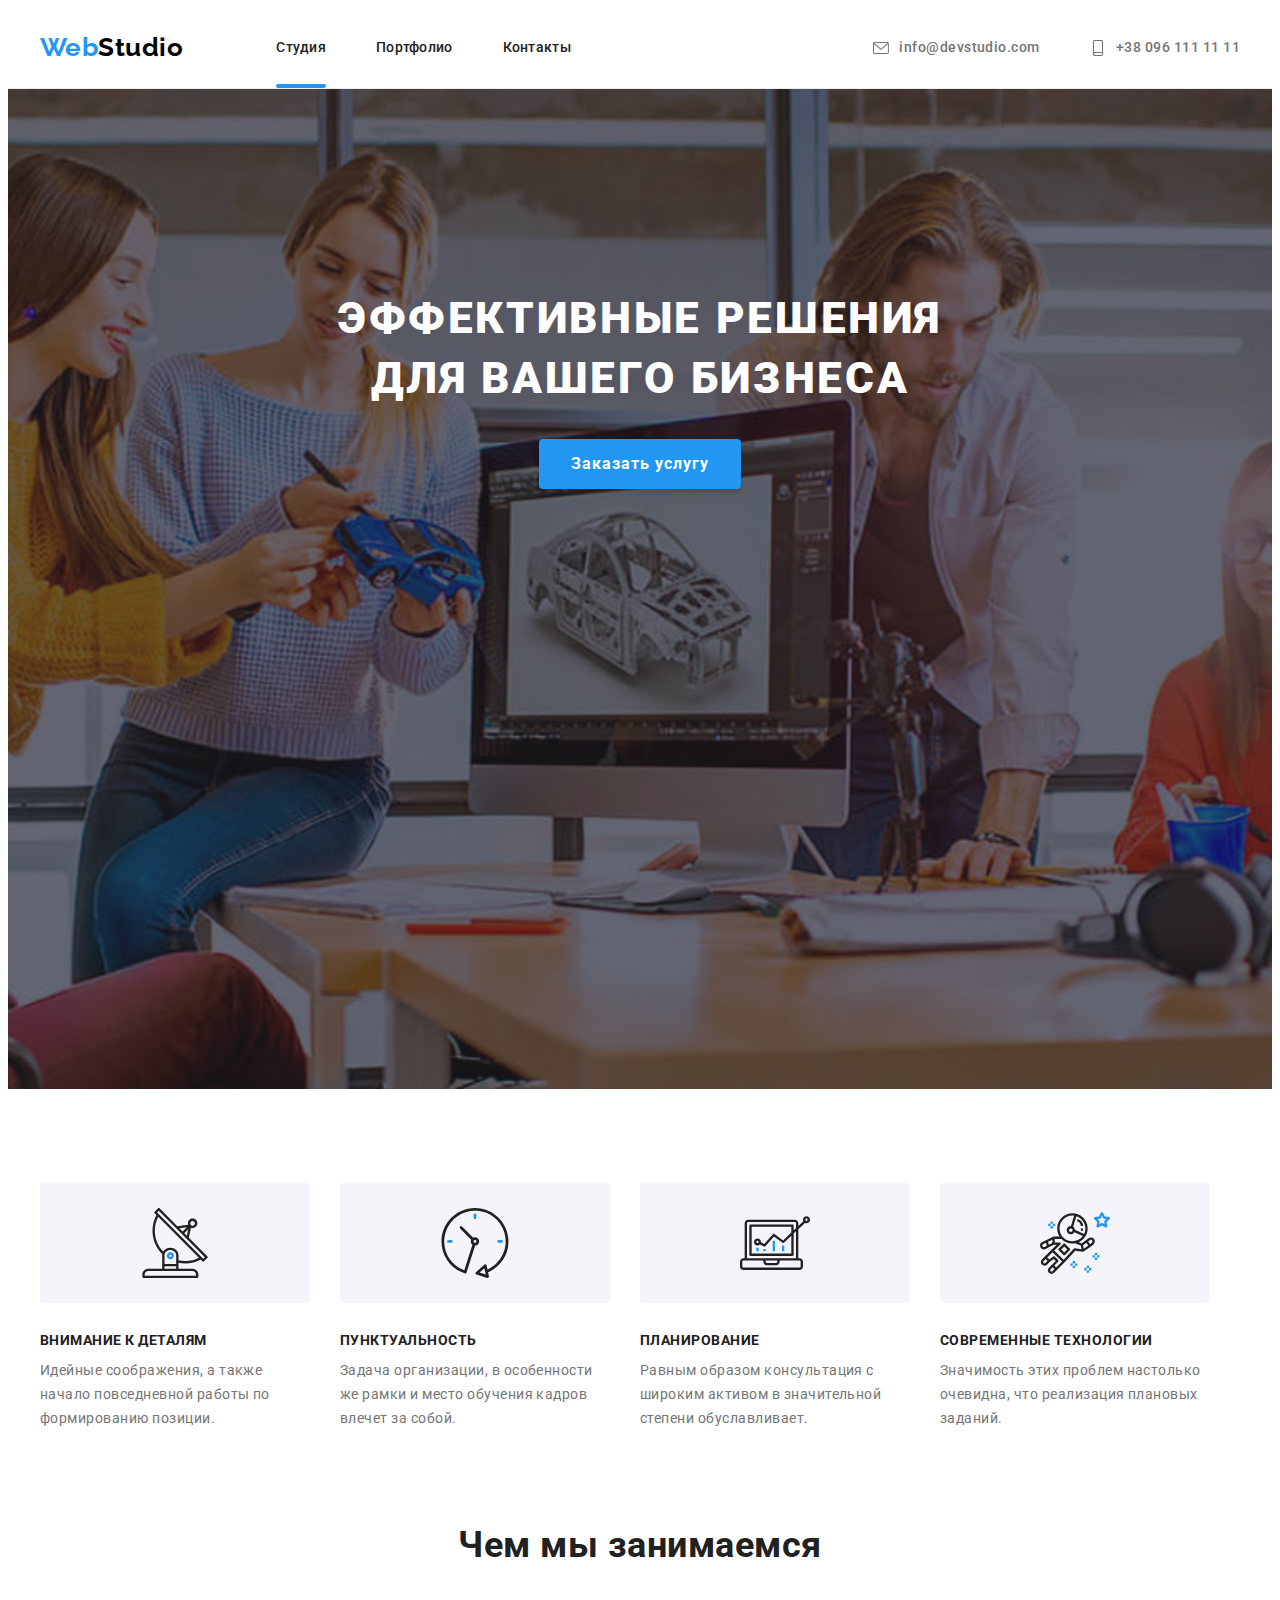
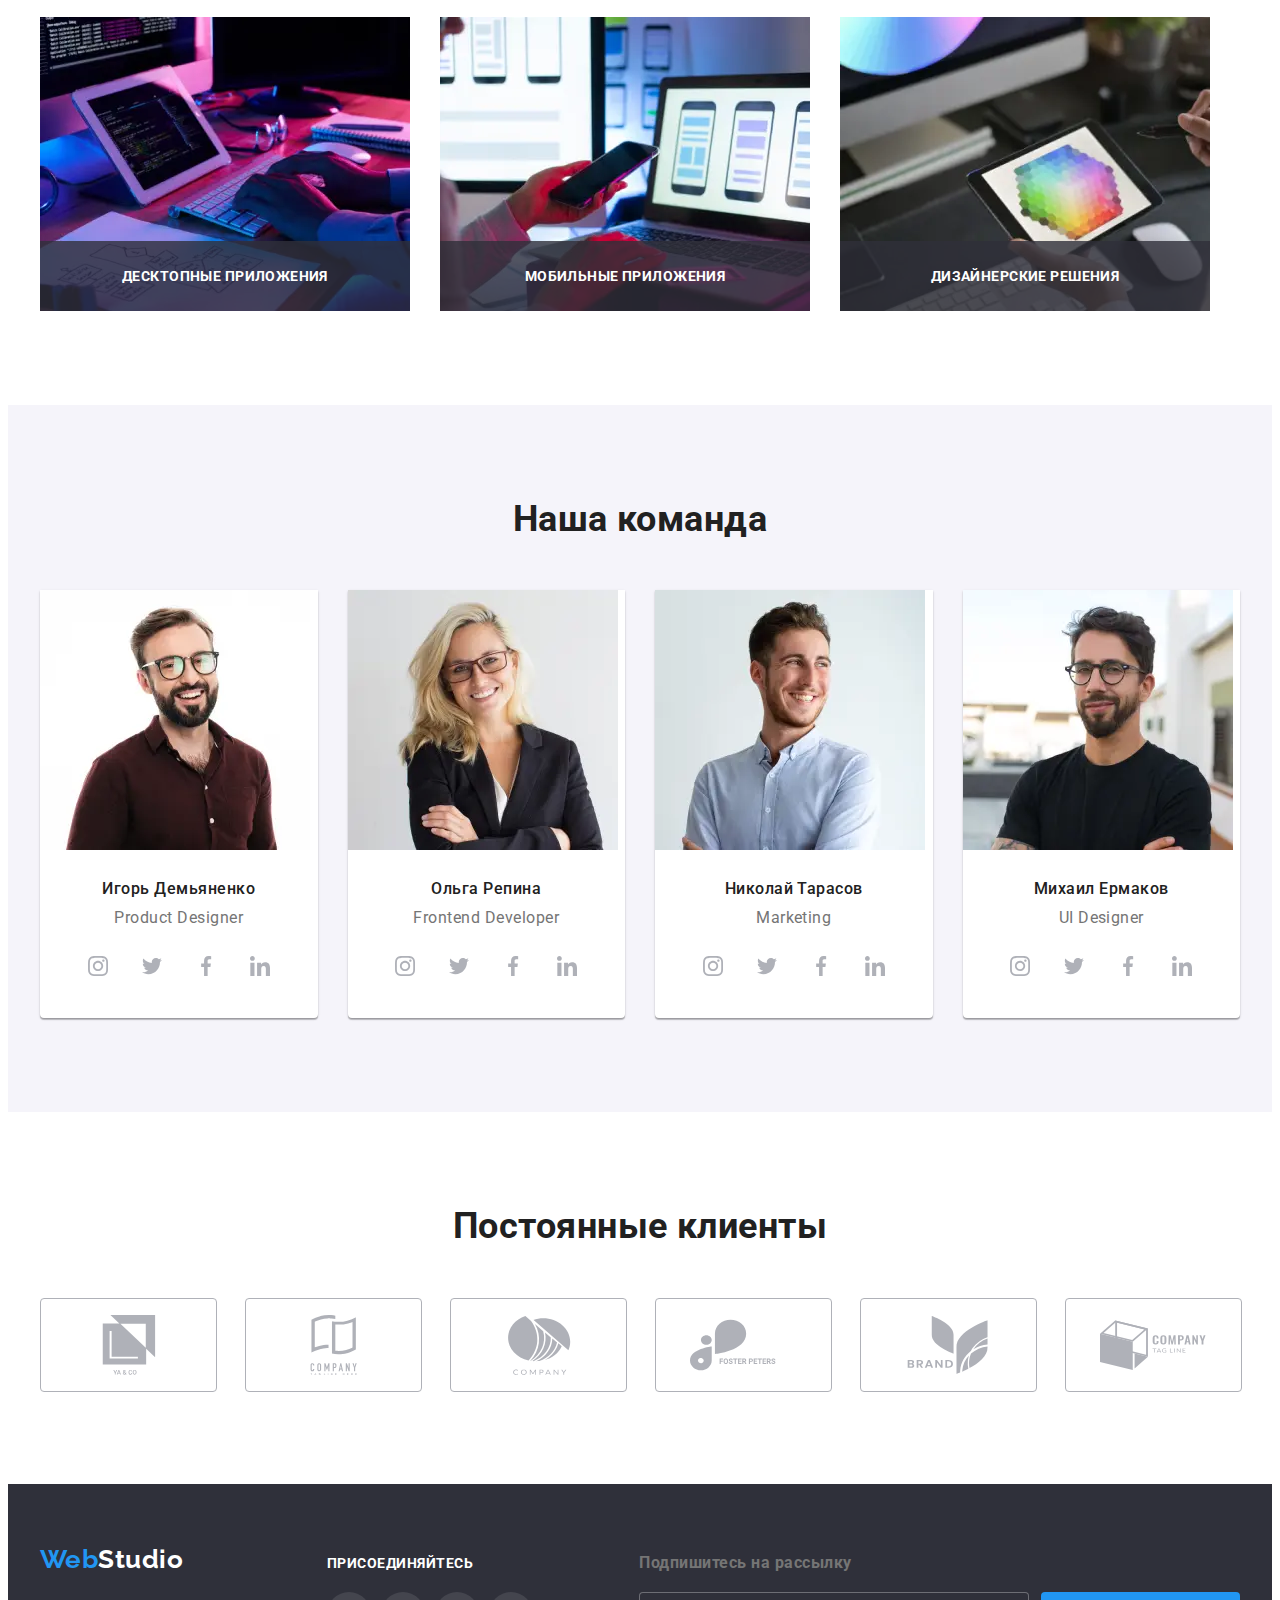
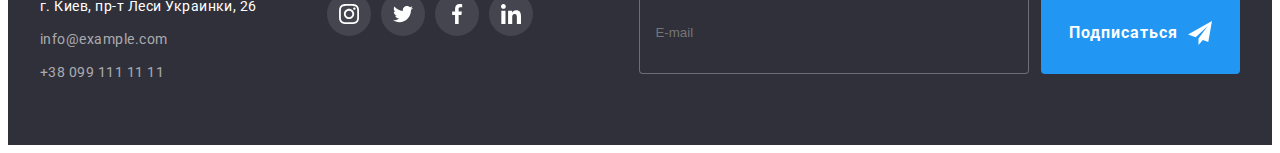
==== commit 31aad92d: "hw.08.rev.2.0" ====
--- a/index.html
+++ b/index.html
@@ -650,47 +650,47 @@
         </div>
       </section>
     </main>
-    <footer class="footer">
-      <div class="container footer-section">
+    <footer class="footer-section">
+      <div class="container footer__container">
         <div>
-          <a class="logo footer__logo" lang="en" href="./index.html"> <span class="logo__text">Web</span>Studio</a>
+          <a class="logo footer-section__logo" lang="en" href="./index.html"> <span class="logo__text">Web</span>Studio</a>
           <address class="address">
             <ul>
-              <li class="item">
-                <a class="contacts street" href="">г. Киев, пр-т Леси Украинки, 26</a>
+              <li class="address__item">
+                <a class="address__link address__link--street" href="">г. Киев, пр-т Леси Украинки, 26</a>
               </li>
-              <li class="item"><a class="contacts" href="">info@example.com</a></li>
-              <li class="item"><a class="contacts" href="">+38 099 111 11 11</a></li>
+              <li class="address__item"><a class="address__link" href="">info@example.com</a></li>
+              <li class="address__item"><a class="address__link" href="">+38 099 111 11 11</a></li>
             </ul>
           </address>
         </div>
         <div class="footer-social">
-          <b class="footer-text">Присоединяйтесь</b>
-          <ul class="footer-social-list">
-            <li class="item">
-              <a class="link" href="">
-                <svg class="icon">
+          <b class="footer-social__text">Присоединяйтесь</b>
+          <ul class="footer-social__list">
+            <li class="footer-social__item">
+              <a class="footer-social__link" href="">
+                <svg class="footer-social__icon">
                   <use href="./images/icons.svg#instagram"></use>
                 </svg>
               </a>
             </li>
-            <li class="item">
-              <a class="link" href="">
-                <svg class="icon">
+            <li class="footer-social__item">
+              <a class="footer-social__link" href="">
+                <svg class="footer-social__icon">
                   <use href="./images/icons.svg#twitter"></use>
                 </svg>
               </a>
             </li>
-            <li class="item">
-              <a class="link" href="">
-                <svg class="icon">
+            <li class="footer-social__item">
+              <a class="footer-social__link" href="">
+                <svg class="footer-social__icon">
                   <use href="./images/icons.svg#facebook"></use>
                 </svg>
               </a>
             </li>
-            <li class="item">
-              <a class="link" href="">
-                <svg class="icon">
+            <li class="footer-social__item">
+              <a class="footer-social__link" href="">
+                <svg class="footer-social__icon">
                   <use href="./images/icons.svg#linkedin"></use>
                 </svg>
               </a>
@@ -698,11 +698,11 @@
           </ul>
         </div>
         <form class="footer-form">
-          <b class="footer-text">Подпишитесь на рассылку</b>
-          <div class="footer-form-wrapper">
-            <label><input class="footer-input" type="text" placeholder="E-mail" /></label>
-
-            <button type="submit" class="footer-form-button">Подписаться <span class="icon"></span></button>
+          <b class="footer-form__text">Подпишитесь на рассылку</b>
+          <div class="footer-form__wrapper">
+            <label><input class="footer-form__input" type="text" placeholder="E-mail" /></label>
+
+            <button type="submit" class="form-btn footer-form__form-btn">Подписаться <span class="form-btn__icon"></span></button>
           </div>
         </form>
       </div>
@@ -758,7 +758,7 @@
           <label class="modal-checkbox-label" for="accept-policy"
             >Соглашаюсь с рассылкой и принимаю&nbsp;<a class="checkbox-label-link" href="">Условия договора</a></label
           >
-          <button class="modal-form-button form-button" type="submit">Отправить</button>
+          <button class="form-btn modal-form__form-btn" type="submit">Отправить</button>
         </form>
       </div>
     </div>
--- a/css/main.min.css
+++ b/css/main.min.css
@@ -1,3 +1,3 @@
 :root{--primary-text-color: #757575;--title-text-color: #212121;--accent-color: #2196f3;--primary-bg-color: #ffffff;--secondary-bg-color: #2f303a;--primary-cubic: cubic-bezier(0.4, 0, 0.2, 1)}.visually-hidden{position:absolute;white-space:nowrap;width:1px;height:1px;overflow:hidden;border:0;padding:0;clip:rect(0 0 0 0);clip-path:inset(50%);margin:-1px}body{font-family:Roboto, -apple-system, BlinkMacSystemFont, 'Segoe UI', Roboto, Oxygen, Ubuntu, Cantarell, 'Open Sans',- 'Helvetica Neue', sans-serif;color:var(--primary-text-color);background-color:var(--primary-bg-color);letter-spacing:0.03em}ul,p{list-style:none;margin:0;padding:0}img{display:block;max-width:100%;height:auto}.link{text-decoration:none}.container{margin:0 auto;padding-left:15px;padding-right:15px}@media screen and (min-width: 480px){.container{width:480px}}@media screen and (min-width: 768px){.container{width:768px}}@media screen and (min-width: 1200px){.container{width:1200px}}.section{padding-top:94px;padding-bottom:94px}.section-title{margin-top:0;margin-bottom:50px;font-size:36px;line-height:1.16;text-align:center;color:var(--title-text-color)}.logo{display:inline-block;font-family:Raleway;color:#000;text-decoration:none;font-weight:700;font-size:26px;line-height:1.2}.logo__text{color:var(--accent-color)}.form-button{display:block;margin-left:auto;margin-right:auto;padding:10px 55px;border-radius:4px;border:none;font-family:inherit;font-weight:700;font-size:16px;line-height:calc(30 / 16);text-align:center;letter-spacing:0.06em;cursor:pointer;box-shadow:0px 4px 4px rgba(0,0,0,0.15);background-color:var(--accent-color);color:var(--primary-bg-color)}.social-list{display:flex;justify-content:center}.social-list__link{width:44px;height:44px;display:flex;justify-content:center;align-items:center;border-radius:50%;transition:background-color 250ms var(--primary-cubic)}.social-list__link:hover,.social-list__link:focus{background-color:var(--accent-color)}.social-list__item:not(:last-child){margin-right:10px}.social-list__icon{width:20px;height:20px;fill:#afb1b8;transition:fill 250ms var(--primary-cubic)}.social-list__link:hover .social-list__icon,.social-list__link:focus .social-list__icon{fill:var(--primary-bg-color)}.backdrop{position:fixed;top:0;left:0;width:100%;height:100%;background-color:rgba(0,0,0,0.2);opacity:1;transition:opacity 300ms var(--primary-cubic)}.backdrop.is-hidden{opacity:0;pointer-events:none}.modal{position:absolute;top:50%;left:50%;max-width:528px;height:581px;padding:40px;background-color:#fff;transform:translate(-50%, -50%) scale(1);transition:transform 300ms var(--primary-cubic)}.backdrop.is-hidden .modal{transform:translate(-50%, -50%) scale(1.2)}.btn-close-modal{position:absolute;top:8px;right:8px;width:30px;height:30px;border-radius:50%;cursor:pointer;border:1px solid rgba(0,0,0,0.1);background-color:#fff}.close-modal-icon{width:11px;height:11px;fill:#000;transition:fill 250ms var(--primary-cubic)}.btn-close-modal:hover .close-modal-icon,.btn-close-modal:focus .close-modal-icon{fill:var(--accent-color)}.modal-tittle{margin-bottom:12px;display:block;text-align:center;line-height:calc(23 / 20);font-size:20px;color:var(--title-text-color)}.modal-form-field{margin-bottom:10px;display:flex;flex-direction:column}.modal-form-label{margin-bottom:4px;font-size:12px;letter-spacing:0.01em}.modal-icon-wrapper{position:relative}.modal-form-input{padding:11px 12px 11px 42px;width:100%;height:40px;border:1px solid rgba(33,33,33,0.2);border-radius:4px;cursor:pointer;transition:border-color 250ms var(--primary-cubic)}.modal-form-input:focus{outline:none;border-color:var(--accent-color)}.modal-icon{position:absolute;top:50%;left:12px;transform:translateY(-50%);width:18px;height:18px;transition:fill 250ms var(--primary-cubic)}.modal-form-input:focus+.modal-icon{fill:var(--accent-color)}.modal-form-message{margin-bottom:20px;padding:12px 16px;height:120px;resize:none}.modal-form-message::placeholder{font-size:14px;letter-spacing:0.01em;color:var(--primary-text-color);opacity:0.5}.modal-checkbox-label{margin-bottom:30px;display:flex;justify-content:center;font-size:14px}.modal-checkbox-label::before{content:'';margin-right:7px;display:inline-block;width:16px;height:16px;border:2px solid #212121;border-radius:3px;cursor:pointer}.modal-checkbox:checked+.modal-checkbox-label::before{background-color:var(--accent-color);border-color:var(--accent-color);background-image:url(../images/icon-check.svg);background-size:contain;background-origin:border-box}.modal-checkbox:focus+.modal-checkbox-label::before{border-color:var(--accent-color)}.checkbox-label-link{color:var(--accent-color)}.menu-open-btn{background-color:transparent;cursor:pointer;padding:0;line-height:0;border:none}@media screen and (min-width: 768px){.menu-open-btn{display:none}}.menu-open-btn__icon{width:40px;height:40px}.menu-close-btn{position:absolute;top:10px;right:15px;width:40px;height:40px;background-color:transparent;cursor:pointer;padding:0;line-height:0;border:none}.menu-close-icon{width:18px;height:18px}.menu-close-icon:hover,.menu-close-icon:focus{fill:var(--accent-color)}.mobile-menu{position:fixed;z-index:100;top:0;left:0;display:flex;flex-direction:column;justify-content:space-between;width:100vw;height:100vh;padding:48px 40px;background-color:var(--primary-bg-color);opacity:0;visibility:hidden;pointer-events:none;transition:opacity 250ms linear, visibility 250ms linear}.mobile-menu.is-open{opacity:1;visibility:visible;pointer-events:all}.menu-nav__item:not(:last-child){margin-bottom:32px}.menu-nav__link{font-weight:500;font-size:40px;line-height:1.14;letter-spacing:0.02em;color:var(--title-text-color);transition:color 250ms var(--primary-cubic)}.menu-nav__link:hover,.menu-nav__link:focus{color:var(--accent-color)}.menu-contacts__item--tel{margin-bottom:32px}.menu-contacts__item--mail{margin-bottom:64px}.menu-contacts__link{font-weight:500;letter-spacing:0.02em}.menu-contacts__link--tel{font-size:8vw;line-height:calc(39 / 34);color:var(--accent-color)}.menu-contacts__link--mail{font-size:24px;line-height:calc(28 / 24);color:var(--primary-text-color)}.menu-social{display:flex}.menu-social__item:not(:last-child){margin-right:10px;padding-right:10px;border-right:1px solid rgba(33,33,33,0.2)}.menu-social__link{font-size:18px;line-height:calc(22 / 18);color:var(--accent-color)}.header{border-bottom:1px solid #ececec}.header-nav{display:flex;align-items:center}@media screen and (max-width: 1199px){.header-nav{justify-content:space-between}}.site-nav__list{display:flex}@media screen and (min-width: 1200px){.site-nav__list{margin-left:93px}}@media screen and (max-width: 767px){.site-nav__list{display:none}}.site-nav__item:not(:last-child){margin-right:50px}.site-nav__link{position:relative;display:block;padding-top:32px;padding-bottom:32px;text-decoration:none;font-weight:500;font-size:14px;line-height:1.14;letter-spacing:0.02em;color:var(--title-text-color);transition:color 250ms var(--primary-cubic)}.site-nav__link:hover,.site-nav__link:focus{color:var(--accent-color)}.site-nav__link.current::after{position:absolute;bottom:0;left:0;content:'';display:inline-block;width:100%;height:4px;background-color:var(--accent-color);border-radius:2px}@media screen and (min-width: 1200px){.header-contacts{display:flex;margin-left:auto}}@media screen and (max-width: 767px){.header-contacts{display:none}}@media screen and (min-width: 768px) and (max-width: 1199px){.header-contacts__item{margin-bottom:10px}}@media screen and (min-width: 1200px){.header-contacts__item+.header-contacts__item{margin-left:50px}}.header-contacts__link{display:flex;align-items:center;font-weight:500;font-size:14px;line-height:1.14px;text-decoration:none;color:var(--primary-text-color);transition:color 250ms var(--primary-cubic)}.header-contacts__link:hover,.header-contacts__link:focus{color:var(--accent-color)}@media screen and (min-width: 1200px){.header-contacts__link{padding-top:32px;padding-bottom:32px}}.header-contacts__icon{margin-right:10px;width:16px;height:16px;fill:var(--primary-text-color);transition:fill 250ms var(--primary-cubic)}.header-contacts__link:hover .header-contacts__icon{fill:var(--accent-color)}.hero{margin:0 auto;padding-top:118px;padding-bottom:118px;max-width:480px;height:400px;background-image:linear-gradient(to right, rgba(47,48,58,0.4), rgba(47,48,58,0.4)),url("../images/hero/hero.jpg");background-position:center;background-repeat:no-repeat;background-size:cover;text-align:center;background-color:var(--secondary-bg-color)}@media screen and (min-device-pixel-ratio: 2), (min-resolution: 192dpi), (min-resolution: 2dppx){.hero{background-image:linear-gradient(to right, rgba(47,48,58,0.4), rgba(47,48,58,0.4)),url("../images/hero/hero2x.jpg")}}@media screen and (min-width: 768px){.hero{background-image:linear-gradient(to right, rgba(47,48,58,0.4), rgba(47,48,58,0.4)),url("../images/hero/hero-tablet.jpg");max-width:768px;height:400px}}@media screen and (min-width: 768px) and (min-device-pixel-ratio: 2), screen and (min-width: 768px) and (min-resolution: 192dpi), screen and (min-width: 768px) and (min-resolution: 2dppx){.hero{background-image:linear-gradient(to right, rgba(47,48,58,0.4), rgba(47,48,58,0.4)),url("../images/hero/hero-tablet2x.jpg")}}@media screen and (min-width: 1200px){.hero{padding-top:200px;padding-bottom:200px;background-image:linear-gradient(to right, rgba(47,48,58,0.4), rgba(47,48,58,0.4)),url("../images/hero/hero-desktop.jpg");max-width:1600px;height:600px}}@media screen and (min-width: 1200px) and (min-device-pixel-ratio: 2), screen and (min-width: 1200px) and (min-resolution: 192dpi), screen and (min-width: 1200px) and (min-resolution: 2dppx){.hero{background-image:linear-gradient(to right, rgba(47,48,58,0.4), rgba(47,48,58,0.4)),url("../images/hero/hero-desktop2x.jpg")}}.hero__title{margin-top:0px;margin-bottom:30px;font-style:normal;text-transform:uppercase;font-weight:900;font-size:26px;line-height:1.36;letter-spacing:0.06em;color:var(--primary-bg-color)}@media screen and (min-width: 1200px){.hero__title{font-size:44px}}.hero__button{padding:10px 32px;border-radius:4px;border:none;font-family:inherit;font-weight:700;font-size:16px;line-height:1.87;cursor:pointer;letter-spacing:0.06em;background-color:var(--accent-color);color:var(--primary-bg-color);box-shadow:0px 4px 4px rgba(0,0,0,0.15);transition:color 250ms var(--primary-cubic),background-color 250ms var(--primary-cubic)}.hero__button:hover,.hero__button:focus{color:var(--accent-color);background-color:var(--primary-bg-color)}@media screen and (min-width: 768px){.advantage-list{margin:-15px;display:flex;flex-wrap:wrap}}.advantage-list__item{max-width:450px;margin-bottom:30px}@media screen and (min-width: 768px){.advantage-list__item{margin:15px;width:354px}}@media screen and (min-width: 1200px){.advantage-list__item{width:270px}}.advantage-list__icon{margin-bottom:30px;width:100%;height:120px;border-radius:4px;display:flex;justify-content:center;align-items:center;background-color:#f5f4fa}.advantage-list__title{margin-top:0;margin-bottom:10px;text-transform:uppercase;font-size:14px;line-height:1.14;color:var(--title-text-color)}@media screen and (max-width: 767px){.advantage-list__title{text-align:center}}.advantage-list__text{font-size:14px;line-height:1.71}.section-works{padding-top:0}@media screen and (max-width: 1199px){.section-works{display:none}}.works-list{display:flex}.works-list__item{position:relative}.works-list__item:not(:last-child){margin-right:30px}.works-list__overlay{position:absolute;bottom:0;left:0;width:100%;height:70px;display:flex;align-items:center;justify-content:center;background-color:rgba(47,48,58,0.8)}.works-list__description{text-transform:uppercase;font-weight:bold;font-size:14px;line-height:calc(16 / 14);letter-spacing:0.03em;color:var(--primary-bg-color)}.works-list__image{display:block}.section-team{background-color:#f5f4fa}@media screen and (min-width: 768px){.team-list{margin:-15px;display:flex;flex-wrap:wrap}}.team-card{text-align:center;padding-bottom:30px;max-width:450px;box-shadow:0px 1px 3px rgba(0,0,0,0.12),0px 1px 1px rgba(0,0,0,0.14),0px 2px 1px rgba(0,0,0,0.2);border-radius:0px 0px 4px 4px;background-color:#fff}.team-list__team-card{margin-bottom:30px}@media screen and (min-width: 768px){.team-list__team-card{margin:15px;flex-basis:calc((100% - 2 * 30px) / 2)}}@media screen and (min-width: 1200px){.team-list__team-card{flex-basis:calc((100% - 4 * 30px) / 4)}}.team-card__photo{margin-bottom:30px}.team-card__title{margin-top:0;margin-bottom:10px;font-weight:500;font-size:16px;line-height:1.18;color:var(--title-text-color)}.team-card__text{font-size:16px;line-height:1.18;margin-bottom:16px}.footer{background-color:var(--secondary-bg-color)}.footer__logo{margin-bottom:20px;color:var(--primary-bg-color)}.footer-web{color:var(--accent-color)}.footer{padding-top:60px;padding-bottom:60px}.footer-section{display:flex;align-items:baseline}.address .item:not(:last-child){margin-bottom:9px}.address .contacts{font-style:normal;font-weight:400;font-size:14px;line-height:1.71;color:rgba(255,255,255,0.6);text-decoration:none;transition:color 250ms var(--primary-cubic)}.address .contacts:hover,.address .contacts:focus{color:var(--accent-color)}.address .street{color:var(--primary-bg-color)}.footer-social{margin-left:70px}.footer-text{font-size:14px;line-height:calc(16 / 14);text-transform:uppercase;color:var(--primary-bg-color)}.footer-social-list{display:flex;margin-top:20px}.footer-social .item{width:44px;height:44px}.footer-social .item:not(:last-child){margin-right:10px}.footer-social .link{width:100%;height:100%;display:flex;justify-content:center;align-items:center;border-radius:50%;background-color:rgba(255,255,255,0.1);transition:background-color 250ms var(--primary-cubic)}.footer-social .link:hover,.footer-social .link:focus{background-color:var(--accent-color)}.footer-social .icon{width:20px;height:20px;fill:var(--primary-bg-color)}.footer-form{margin-left:auto}.footer-form-wrapper{margin-top:20px;display:flex}.footer-input{margin-right:12px;padding:15px;width:358px;height:50px;cursor:pointer;color:var(--primary-bg-color);border:1px solid rgba(255,255,255,0.3);background-color:var(--secondary-bg-color);border-radius:4px}.footer-form-button{display:inline-flex;align-items:center;padding:10px 28px;border-radius:4px;border:none;font-family:inherit;font-weight:700;font-size:16px;line-height:calc(30 / 16);letter-spacing:0.06em;cursor:pointer;background-color:var(--accent-color);color:var(--primary-bg-color)}.footer-form-button>.icon{margin-left:10px;width:24px;height:24px;background-image:url(../images/icon-send.svg);background-repeat:no-repeat;background-size:contain}.partners-list{margin:-15px;display:flex;flex-wrap:wrap;justify-content:center}.partners-list__item{margin:15px;height:92px;flex-basis:calc((100% - 2 * 30px) / 2)}@media screen and (min-width: 768px){.partners-list__item{flex-basis:calc((100% - 3 * 30px) / 3)}}@media screen and (min-width: 1200px){.partners-list__item{flex-basis:calc((100% - 6 * 30px) / 6)}}.partners-list__link{width:100%;height:100%;display:flex;justify-content:center;align-items:center;border:1px solid #afb1b8;border-radius:4px;transition:border-color 250ms var(--primary-cubic)}.partners-list__link:hover,.partners-list__link:focus{border-color:var(--accent-color)}.partners-list__icon{width:106px;height:60px;fill:#afb1b8;transition:fill 250ms var(--primary-cubic)}.partners-list__link:hover .partners-list__icon,.partners-list__link:focus .partners-list__icon{fill:var(--accent-color)}.btns-portfolio{display:flex;margin-bottom:50px;justify-content:center}.btns-portfolio .item:not(:last-child){margin-right:8px}.button-portfolio{padding:6px 22px;border-radius:4px;border:none;font-family:inherit;font-weight:500;font-size:16px;line-height:1.62;text-align:center;letter-spacing:0.03em;cursor:pointer;color:var(--title-text-color);transition:background-color 250ms var(--primary-cubic),color 250ms var(--primary-cubic),box-shadow 250ms var(--primary-cubic)}.button-portfolio:hover,.button-portfolio:focus{background-color:var(--accent-color);color:var(--primary-bg-color);box-shadow:0px 3px 1px rgba(0,0,0,0.1),0px 1px 2px rgba(0,0,0,0.08),0px 2px 2px rgba(0,0,0,0.12)}.work-examples{display:flex;flex-wrap:wrap;margin:-15px}.work-examples .item{width:370px;margin:15px}.work-examples .link{display:block;text-decoration:none;transition:box-shadow 250ms var(--primary-cubic)}.work-examples .link:hover{box-shadow:0px 1px 1px rgba(0,0,0,0.12),0px 4px 4px rgba(0,0,0,0.06),1px 4px 6px rgba(0,0,0,0.16)}.work-examples .overlay-zone{position:relative;overflow:hidden}.portfolio-overlay{position:absolute;top:0;left:0;width:100%;height:100%;transform:translateY(100%);transition:transform 250ms var(--primary-cubic);padding:63px 24px;background-color:rgba(33,150,243,0.9)}.work-examples .link:hover .portfolio-overlay{transform:translateY(0)}.work-examples .overlay-text{font-size:18px;line-height:calc(28 / 18);color:var(--primary-bg-color)}.work-examples .item-title-text{padding:20px 24px;border-bottom:1px solid #eee;border-left:1px solid #eee;border-right:1px solid #eee}.work-examples .image{display:block}.work-examples .title{margin-top:0;margin-bottom:4px;font-size:18px;line-height:2;letter-spacing:0.06em;color:var(--title-text-color)}.work-examples .text{color:var(--primary-text-color);font-size:16px;line-height:1.87}
+ 'Helvetica Neue', sans-serif;color:var(--primary-text-color);background-color:var(--primary-bg-color);letter-spacing:0.03em}ul,p{list-style:none;margin:0;padding:0}img{display:block;max-width:100%;height:auto}.link{text-decoration:none}.container{margin:0 auto;padding-left:15px;padding-right:15px}@media screen and (min-width: 480px){.container{width:480px}}@media screen and (min-width: 768px){.container{width:768px}}@media screen and (min-width: 1200px){.container{width:1200px}}.section{padding-top:94px;padding-bottom:94px}.section-title{margin-top:0;margin-bottom:50px;font-size:36px;line-height:1.16;text-align:center;color:var(--title-text-color)}.logo{display:inline-block;font-family:Raleway;color:#000;text-decoration:none;font-weight:700;font-size:26px;line-height:1.2}.logo__text{color:var(--accent-color)}.form-btn{border-radius:4px;border:none;font-family:inherit;font-weight:700;font-size:16px;line-height:calc(30 / 16);text-align:center;letter-spacing:0.06em;cursor:pointer;background-color:var(--accent-color);color:var(--primary-bg-color)}.modal-form__form-btn{display:block;margin-left:auto;margin-right:auto;padding:10px 55px;box-shadow:0px 4px 4px rgba(0,0,0,0.15)}.social-list{display:flex;justify-content:center}.social-list__link{width:44px;height:44px;display:flex;justify-content:center;align-items:center;border-radius:50%;transition:background-color 250ms var(--primary-cubic)}.social-list__link:hover,.social-list__link:focus{background-color:var(--accent-color)}.social-list__item:not(:last-child){margin-right:10px}.social-list__icon{width:20px;height:20px;fill:#afb1b8;transition:fill 250ms var(--primary-cubic)}.social-list__link:hover .social-list__icon,.social-list__link:focus .social-list__icon{fill:var(--primary-bg-color)}.backdrop{position:fixed;top:0;left:0;width:100%;height:100%;background-color:rgba(0,0,0,0.2);opacity:1;transition:opacity 300ms var(--primary-cubic)}.backdrop.is-hidden{opacity:0;pointer-events:none}.modal{position:absolute;top:50%;left:50%;max-width:528px;height:581px;padding:40px;background-color:#fff;transform:translate(-50%, -50%) scale(1);transition:transform 300ms var(--primary-cubic)}.backdrop.is-hidden .modal{transform:translate(-50%, -50%) scale(1.2)}.btn-close-modal{position:absolute;top:8px;right:8px;width:30px;height:30px;border-radius:50%;cursor:pointer;border:1px solid rgba(0,0,0,0.1);background-color:#fff}.close-modal-icon{width:11px;height:11px;fill:#000;transition:fill 250ms var(--primary-cubic)}.btn-close-modal:hover .close-modal-icon,.btn-close-modal:focus .close-modal-icon{fill:var(--accent-color)}.modal-tittle{margin-bottom:12px;display:block;text-align:center;line-height:calc(23 / 20);font-size:20px;color:var(--title-text-color)}.modal-form-field{margin-bottom:10px;display:flex;flex-direction:column}.modal-form-label{margin-bottom:4px;font-size:12px;letter-spacing:0.01em}.modal-icon-wrapper{position:relative}.modal-form-input{padding:11px 12px 11px 42px;width:100%;height:40px;border:1px solid rgba(33,33,33,0.2);border-radius:4px;cursor:pointer;transition:border-color 250ms var(--primary-cubic)}.modal-form-input:focus{outline:none;border-color:var(--accent-color)}.modal-icon{position:absolute;top:50%;left:12px;transform:translateY(-50%);width:18px;height:18px;transition:fill 250ms var(--primary-cubic)}.modal-form-input:focus+.modal-icon{fill:var(--accent-color)}.modal-form-message{margin-bottom:20px;padding:12px 16px;height:120px;resize:none}.modal-form-message::placeholder{font-size:14px;letter-spacing:0.01em;color:var(--primary-text-color);opacity:0.5}.modal-checkbox-label{margin-bottom:30px;display:flex;justify-content:center;font-size:14px}.modal-checkbox-label::before{content:'';margin-right:7px;display:inline-block;width:16px;height:16px;border:2px solid #212121;border-radius:3px;cursor:pointer}.modal-checkbox:checked+.modal-checkbox-label::before{background-color:var(--accent-color);border-color:var(--accent-color);background-image:url(../images/icon-check.svg);background-size:contain;background-origin:border-box}.modal-checkbox:focus+.modal-checkbox-label::before{border-color:var(--accent-color)}.checkbox-label-link{color:var(--accent-color)}.menu-open-btn{background-color:transparent;cursor:pointer;padding:0;line-height:0;border:none}@media screen and (min-width: 768px){.menu-open-btn{display:none}}.menu-open-btn__icon{width:40px;height:40px}.menu-close-btn{position:absolute;top:10px;right:15px;width:40px;height:40px;background-color:transparent;cursor:pointer;padding:0;line-height:0;border:none}.menu-close-icon{width:18px;height:18px}.menu-close-icon:hover,.menu-close-icon:focus{fill:var(--accent-color)}.mobile-menu{position:fixed;z-index:100;top:0;left:0;display:flex;flex-direction:column;justify-content:space-between;width:100vw;height:100vh;padding:48px 40px;background-color:var(--primary-bg-color);opacity:0;visibility:hidden;pointer-events:none;transition:opacity 250ms linear, visibility 250ms linear}.mobile-menu.is-open{opacity:1;visibility:visible;pointer-events:all}.menu-nav__item:not(:last-child){margin-bottom:32px}.menu-nav__link{font-weight:500;font-size:40px;line-height:1.14;letter-spacing:0.02em;color:var(--title-text-color);transition:color 250ms var(--primary-cubic)}.menu-nav__link:hover,.menu-nav__link:focus{color:var(--accent-color)}.menu-contacts__item--tel{margin-bottom:32px}.menu-contacts__item--mail{margin-bottom:64px}.menu-contacts__link{font-weight:500;letter-spacing:0.02em}.menu-contacts__link--tel{font-size:8vw;line-height:calc(39 / 34);color:var(--accent-color)}.menu-contacts__link--mail{font-size:24px;line-height:calc(28 / 24);color:var(--primary-text-color)}.menu-social{display:flex}.menu-social__item:not(:last-child){margin-right:10px;padding-right:10px;border-right:1px solid rgba(33,33,33,0.2)}.menu-social__link{font-size:18px;line-height:calc(22 / 18);color:var(--accent-color)}.header{border-bottom:1px solid #ececec}.header-nav{display:flex;align-items:center}@media screen and (max-width: 1199px){.header-nav{justify-content:space-between}}.site-nav__list{display:flex}@media screen and (min-width: 1200px){.site-nav__list{margin-left:93px}}@media screen and (max-width: 767px){.site-nav__list{display:none}}.site-nav__item:not(:last-child){margin-right:50px}.site-nav__link{position:relative;display:block;padding-top:32px;padding-bottom:32px;text-decoration:none;font-weight:500;font-size:14px;line-height:1.14;letter-spacing:0.02em;color:var(--title-text-color);transition:color 250ms var(--primary-cubic)}.site-nav__link:hover,.site-nav__link:focus{color:var(--accent-color)}.site-nav__link.current::after{position:absolute;bottom:0;left:0;content:'';display:inline-block;width:100%;height:4px;background-color:var(--accent-color);border-radius:2px}@media screen and (min-width: 1200px){.header-contacts{display:flex;margin-left:auto}}@media screen and (max-width: 767px){.header-contacts{display:none}}@media screen and (min-width: 768px) and (max-width: 1199px){.header-contacts__item{margin-bottom:10px}}@media screen and (min-width: 1200px){.header-contacts__item+.header-contacts__item{margin-left:50px}}.header-contacts__link{display:flex;align-items:center;font-weight:500;font-size:14px;line-height:1.14px;text-decoration:none;color:var(--primary-text-color);transition:color 250ms var(--primary-cubic)}.header-contacts__link:hover,.header-contacts__link:focus{color:var(--accent-color)}@media screen and (min-width: 1200px){.header-contacts__link{padding-top:32px;padding-bottom:32px}}.header-contacts__icon{margin-right:10px;width:16px;height:16px;fill:var(--primary-text-color);transition:fill 250ms var(--primary-cubic)}.header-contacts__link:hover .header-contacts__icon{fill:var(--accent-color)}.hero{margin:0 auto;padding-top:118px;padding-bottom:118px;max-width:480px;height:400px;background-image:linear-gradient(to right, rgba(47,48,58,0.4), rgba(47,48,58,0.4)),url("../images/hero/hero.jpg");background-position:center;background-repeat:no-repeat;background-size:cover;text-align:center;background-color:var(--secondary-bg-color)}@media screen and (min-device-pixel-ratio: 2), (min-resolution: 192dpi), (min-resolution: 2dppx){.hero{background-image:linear-gradient(to right, rgba(47,48,58,0.4), rgba(47,48,58,0.4)),url("../images/hero/hero2x.jpg")}}@media screen and (min-width: 768px){.hero{background-image:linear-gradient(to right, rgba(47,48,58,0.4), rgba(47,48,58,0.4)),url("../images/hero/hero-tablet.jpg");max-width:768px;height:400px}}@media screen and (min-width: 768px) and (min-device-pixel-ratio: 2), screen and (min-width: 768px) and (min-resolution: 192dpi), screen and (min-width: 768px) and (min-resolution: 2dppx){.hero{background-image:linear-gradient(to right, rgba(47,48,58,0.4), rgba(47,48,58,0.4)),url("../images/hero/hero-tablet2x.jpg")}}@media screen and (min-width: 1200px){.hero{padding-top:200px;padding-bottom:200px;background-image:linear-gradient(to right, rgba(47,48,58,0.4), rgba(47,48,58,0.4)),url("../images/hero/hero-desktop.jpg");max-width:1600px;height:600px}}@media screen and (min-width: 1200px) and (min-device-pixel-ratio: 2), screen and (min-width: 1200px) and (min-resolution: 192dpi), screen and (min-width: 1200px) and (min-resolution: 2dppx){.hero{background-image:linear-gradient(to right, rgba(47,48,58,0.4), rgba(47,48,58,0.4)),url("../images/hero/hero-desktop2x.jpg")}}.hero__title{margin-top:0px;margin-bottom:30px;font-style:normal;text-transform:uppercase;font-weight:900;font-size:26px;line-height:1.36;letter-spacing:0.06em;color:var(--primary-bg-color)}@media screen and (min-width: 1200px){.hero__title{font-size:44px}}.hero__button{padding:10px 32px;border-radius:4px;border:none;font-family:inherit;font-weight:700;font-size:16px;line-height:1.87;cursor:pointer;letter-spacing:0.06em;background-color:var(--accent-color);color:var(--primary-bg-color);box-shadow:0px 4px 4px rgba(0,0,0,0.15);transition:color 250ms var(--primary-cubic),background-color 250ms var(--primary-cubic)}.hero__button:hover,.hero__button:focus{color:var(--accent-color);background-color:var(--primary-bg-color)}@media screen and (min-width: 768px){.advantage-list{margin:-15px;display:flex;flex-wrap:wrap}}.advantage-list__item{max-width:450px;margin-bottom:30px}@media screen and (min-width: 768px){.advantage-list__item{margin:15px;width:354px}}@media screen and (min-width: 1200px){.advantage-list__item{width:270px}}.advantage-list__icon{margin-bottom:30px;width:100%;height:120px;border-radius:4px;display:flex;justify-content:center;align-items:center;background-color:#f5f4fa}.advantage-list__title{margin-top:0;margin-bottom:10px;text-transform:uppercase;font-size:14px;line-height:1.14;color:var(--title-text-color)}@media screen and (max-width: 767px){.advantage-list__title{text-align:center}}.advantage-list__text{font-size:14px;line-height:1.71}.section-works{padding-top:0}@media screen and (max-width: 1199px){.section-works{display:none}}.works-list{display:flex}.works-list__item{position:relative}.works-list__item:not(:last-child){margin-right:30px}.works-list__overlay{position:absolute;bottom:0;left:0;width:100%;height:70px;display:flex;align-items:center;justify-content:center;background-color:rgba(47,48,58,0.8)}.works-list__description{text-transform:uppercase;font-weight:bold;font-size:14px;line-height:calc(16 / 14);letter-spacing:0.03em;color:var(--primary-bg-color)}.works-list__image{display:block}.section-team{background-color:#f5f4fa}@media screen and (min-width: 768px){.team-list{margin:-15px;display:flex;flex-wrap:wrap}}.team-card{text-align:center;padding-bottom:30px;max-width:450px;box-shadow:0px 1px 3px rgba(0,0,0,0.12),0px 1px 1px rgba(0,0,0,0.14),0px 2px 1px rgba(0,0,0,0.2);border-radius:0px 0px 4px 4px;background-color:#fff}.team-list__team-card{margin-bottom:30px}@media screen and (min-width: 768px){.team-list__team-card{margin:15px;flex-basis:calc((100% - 2 * 30px) / 2)}}@media screen and (min-width: 1200px){.team-list__team-card{flex-basis:calc((100% - 4 * 30px) / 4)}}.team-card__photo{margin-bottom:30px}.team-card__title{margin-top:0;margin-bottom:10px;font-weight:500;font-size:16px;line-height:1.18;color:var(--title-text-color)}.team-card__text{font-size:16px;line-height:1.18;margin-bottom:16px}.footer-section{background-color:var(--secondary-bg-color);padding-top:60px;padding-bottom:60px}.footer__container{display:flex;align-items:baseline}.footer-section__logo{margin-bottom:20px;color:var(--primary-bg-color)}.address__item:not(:last-child){margin-bottom:9px}.address__link{font-style:normal;font-weight:400;font-size:14px;line-height:1.71;color:rgba(255,255,255,0.6);text-decoration:none;transition:color 250ms var(--primary-cubic)}.address__link:hover,.address__link:focus{color:var(--accent-color)}.address__link--street{color:var(--primary-bg-color)}.footer-social{margin-left:70px}.footer-social__text{font-size:14px;line-height:calc(16 / 14);text-transform:uppercase;color:var(--primary-bg-color)}.footer-social__list{display:flex;margin-top:20px}.footer-social__item{width:44px;height:44px}.footer-social__item:not(:last-child){margin-right:10px}.footer-social__link{width:100%;height:100%;display:flex;justify-content:center;align-items:center;border-radius:50%;background-color:rgba(255,255,255,0.1);transition:background-color 250ms var(--primary-cubic)}.footer-social__link:hover,.footer-social__link:focus{background-color:var(--accent-color)}.footer-social__icon{width:20px;height:20px;fill:var(--primary-bg-color)}.footer-form{margin-left:auto}.footer-form__wrapper{margin-top:20px;display:flex}.footer-form__input{margin-right:12px;padding:15px;width:358px;height:50px;cursor:pointer;color:var(--primary-bg-color);border:1px solid rgba(255,255,255,0.3);background-color:var(--secondary-bg-color);border-radius:4px}.form-btn{border-radius:4px;border:none;font-family:inherit;font-weight:700;font-size:16px;line-height:calc(30 / 16);text-align:center;letter-spacing:0.06em;cursor:pointer;background-color:var(--accent-color);color:var(--primary-bg-color)}.footer-form__form-btn{padding:10px 28px;display:inline-flex;align-items:center}.form-btn__icon{margin-left:10px;width:24px;height:24px;background-image:url(../images/icon-send.svg);background-repeat:no-repeat;background-size:contain}.partners-list{margin:-15px;display:flex;flex-wrap:wrap;justify-content:center}.partners-list__item{margin:15px;height:92px;flex-basis:calc((100% - 2 * 30px) / 2)}@media screen and (min-width: 768px){.partners-list__item{flex-basis:calc((100% - 3 * 30px) / 3)}}@media screen and (min-width: 1200px){.partners-list__item{flex-basis:calc((100% - 6 * 30px) / 6)}}.partners-list__link{width:100%;height:100%;display:flex;justify-content:center;align-items:center;border:1px solid #afb1b8;border-radius:4px;transition:border-color 250ms var(--primary-cubic)}.partners-list__link:hover,.partners-list__link:focus{border-color:var(--accent-color)}.partners-list__icon{width:106px;height:60px;fill:#afb1b8;transition:fill 250ms var(--primary-cubic)}.partners-list__link:hover .partners-list__icon,.partners-list__link:focus .partners-list__icon{fill:var(--accent-color)}.btns-portfolio{display:flex;margin-bottom:50px;justify-content:center}.btns-portfolio .item:not(:last-child){margin-right:8px}.button-portfolio{padding:6px 22px;border-radius:4px;border:none;font-family:inherit;font-weight:500;font-size:16px;line-height:1.62;text-align:center;letter-spacing:0.03em;cursor:pointer;color:var(--title-text-color);transition:background-color 250ms var(--primary-cubic),color 250ms var(--primary-cubic),box-shadow 250ms var(--primary-cubic)}.button-portfolio:hover,.button-portfolio:focus{background-color:var(--accent-color);color:var(--primary-bg-color);box-shadow:0px 3px 1px rgba(0,0,0,0.1),0px 1px 2px rgba(0,0,0,0.08),0px 2px 2px rgba(0,0,0,0.12)}.work-examples{display:flex;flex-wrap:wrap;margin:-15px}.work-examples .item{width:370px;margin:15px}.work-examples .link{display:block;text-decoration:none;transition:box-shadow 250ms var(--primary-cubic)}.work-examples .link:hover{box-shadow:0px 1px 1px rgba(0,0,0,0.12),0px 4px 4px rgba(0,0,0,0.06),1px 4px 6px rgba(0,0,0,0.16)}.work-examples .overlay-zone{position:relative;overflow:hidden}.portfolio-overlay{position:absolute;top:0;left:0;width:100%;height:100%;transform:translateY(100%);transition:transform 250ms var(--primary-cubic);padding:63px 24px;background-color:rgba(33,150,243,0.9)}.work-examples .link:hover .portfolio-overlay{transform:translateY(0)}.work-examples .overlay-text{font-size:18px;line-height:calc(28 / 18);color:var(--primary-bg-color)}.work-examples .item-title-text{padding:20px 24px;border-bottom:1px solid #eee;border-left:1px solid #eee;border-right:1px solid #eee}.work-examples .image{display:block}.work-examples .title{margin-top:0;margin-bottom:4px;font-size:18px;line-height:2;letter-spacing:0.06em;color:var(--title-text-color)}.work-examples .text{color:var(--primary-text-color);font-size:16px;line-height:1.87}
 /*# sourceMappingURL=main.min.css.map */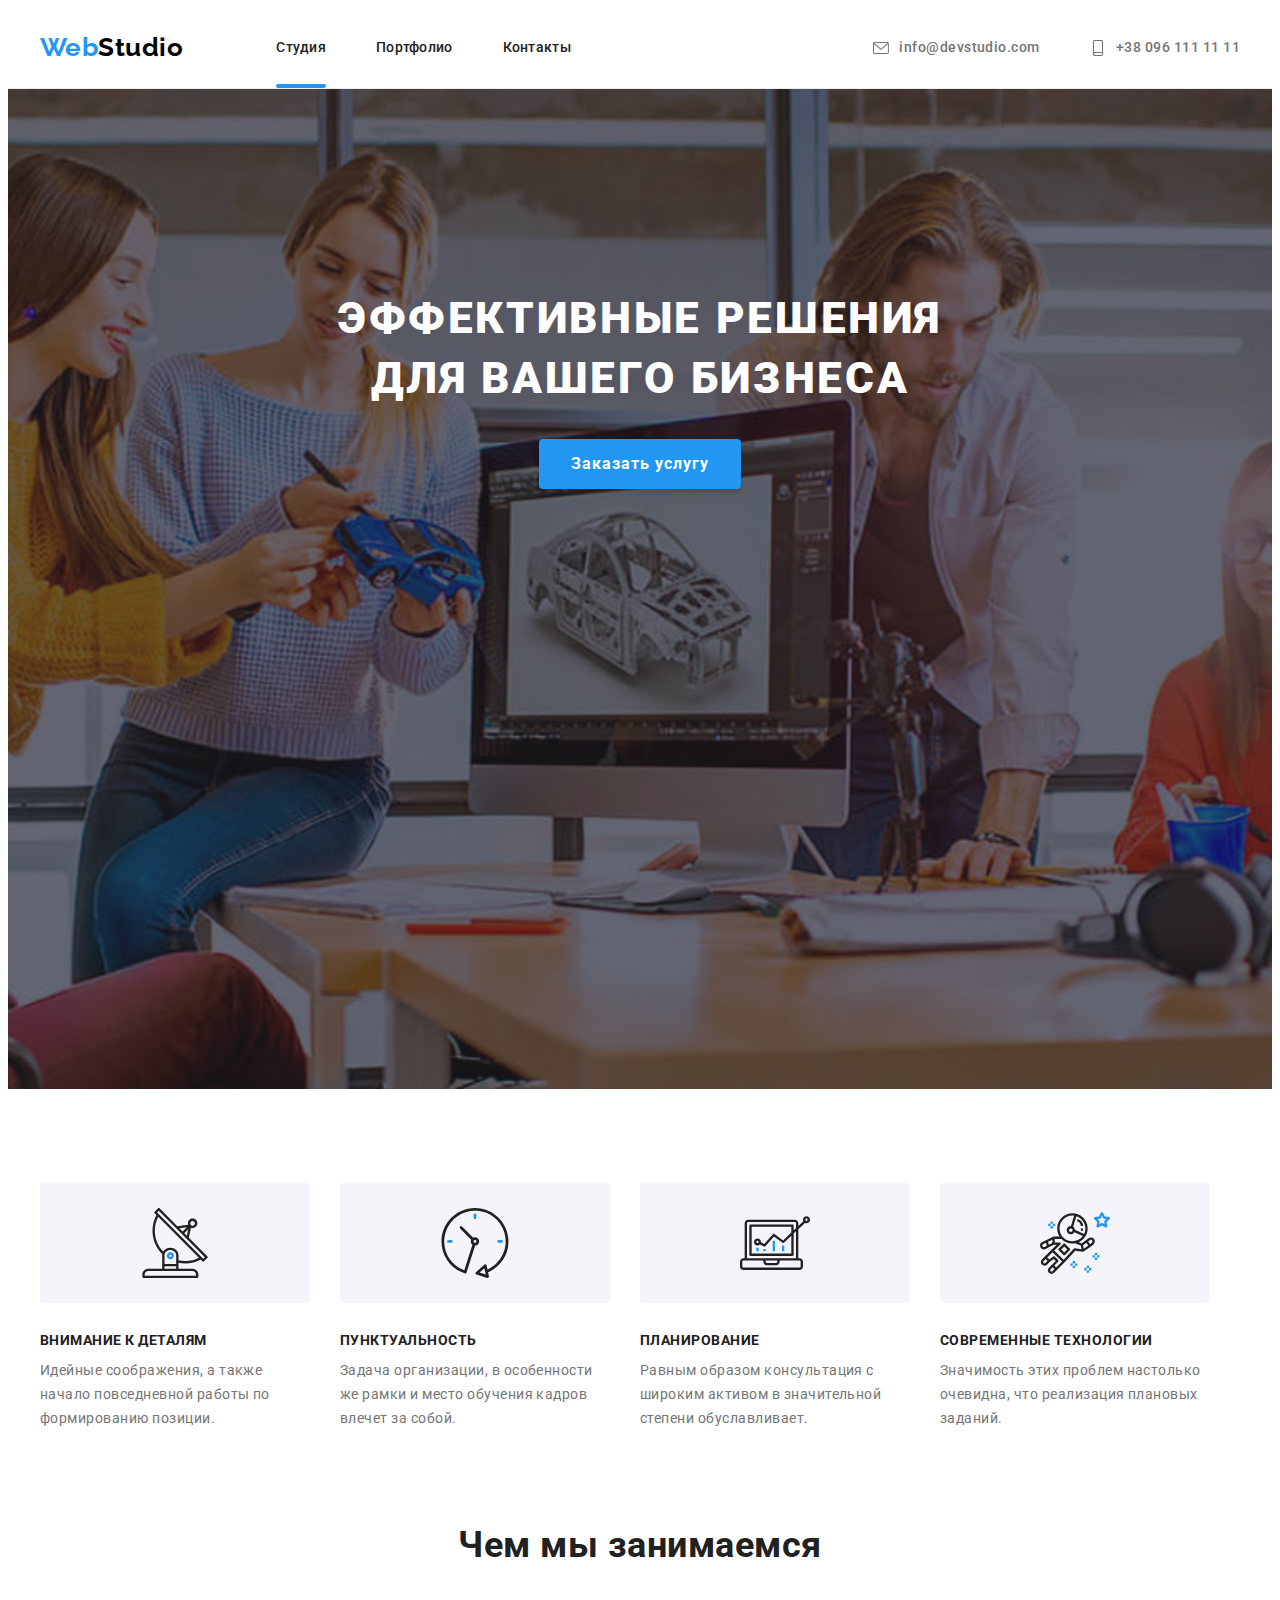
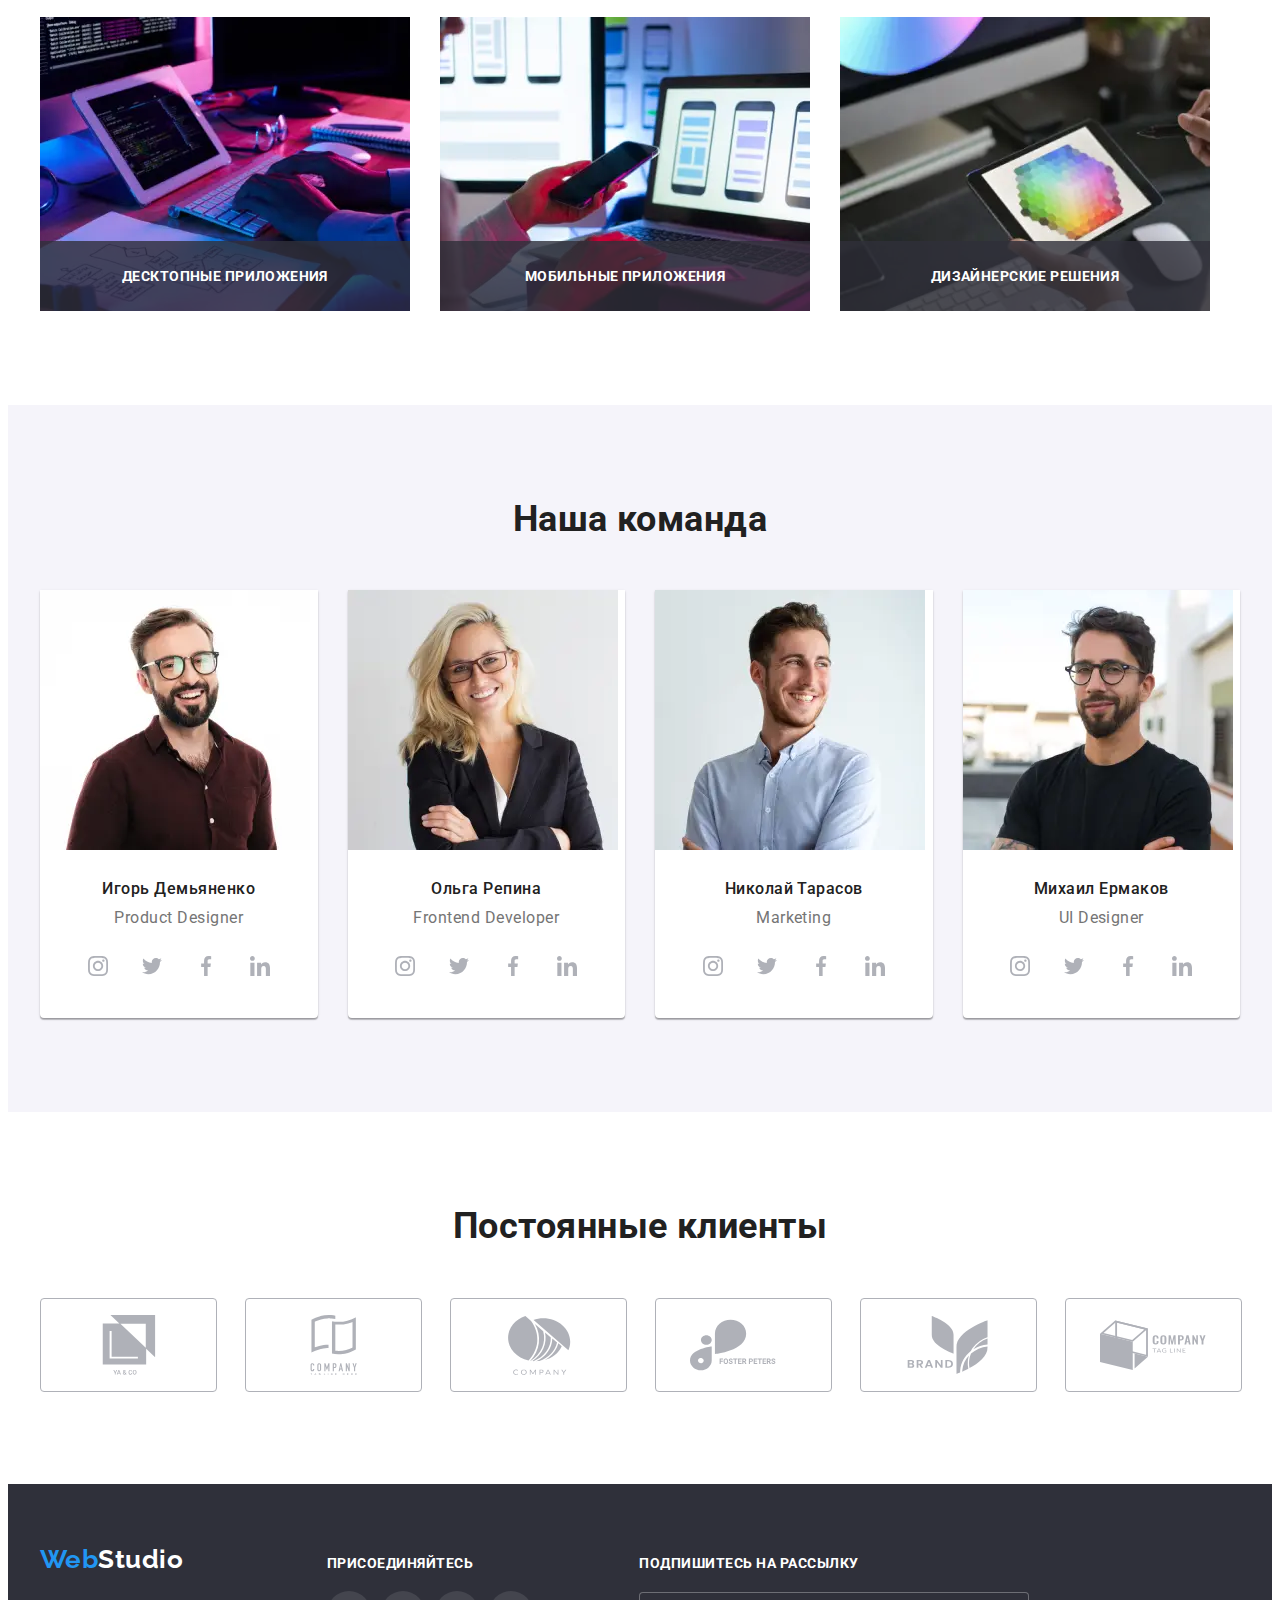
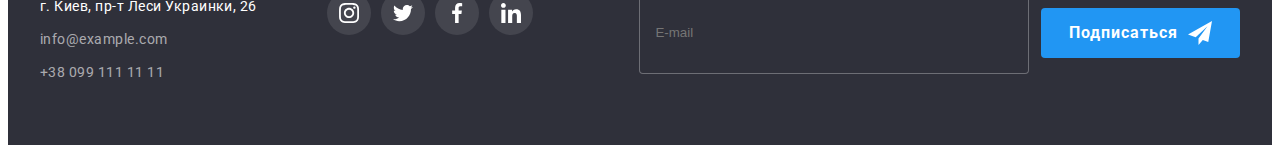
==== commit 6b4627e4: "hw.08.rev.2.1" ====
--- a/index.html
+++ b/index.html
@@ -652,7 +652,7 @@
     </main>
     <footer class="footer-section">
       <div class="container footer__container">
-        <div>
+        <div class="address-container">
           <a class="logo footer-section__logo" lang="en" href="./index.html"> <span class="logo__text">Web</span>Studio</a>
           <address class="address">
             <ul>
@@ -700,9 +700,9 @@
         <form class="footer-form">
           <b class="footer-form__text">Подпишитесь на рассылку</b>
           <div class="footer-form__wrapper">
-            <label><input class="footer-form__input" type="text" placeholder="E-mail" /></label>
-
-            <button type="submit" class="form-btn footer-form__form-btn">Подписаться <span class="form-btn__icon"></span></button>
+            <input class="footer-form__input" type="text" placeholder="E-mail" />
+
+            <button type="submit" class="footer-form__form-btn">Подписаться <span class="form-btn__icon"></span></button>
           </div>
         </form>
       </div>
--- a/css/main.min.css
+++ b/css/main.min.css
@@ -1,3 +1,3 @@
 :root{--primary-text-color: #757575;--title-text-color: #212121;--accent-color: #2196f3;--primary-bg-color: #ffffff;--secondary-bg-color: #2f303a;--primary-cubic: cubic-bezier(0.4, 0, 0.2, 1)}.visually-hidden{position:absolute;white-space:nowrap;width:1px;height:1px;overflow:hidden;border:0;padding:0;clip:rect(0 0 0 0);clip-path:inset(50%);margin:-1px}body{font-family:Roboto, -apple-system, BlinkMacSystemFont, 'Segoe UI', Roboto, Oxygen, Ubuntu, Cantarell, 'Open Sans',- 'Helvetica Neue', sans-serif;color:var(--primary-text-color);background-color:var(--primary-bg-color);letter-spacing:0.03em}ul,p{list-style:none;margin:0;padding:0}img{display:block;max-width:100%;height:auto}.link{text-decoration:none}.container{margin:0 auto;padding-left:15px;padding-right:15px}@media screen and (min-width: 480px){.container{width:480px}}@media screen and (min-width: 768px){.container{width:768px}}@media screen and (min-width: 1200px){.container{width:1200px}}.section{padding-top:94px;padding-bottom:94px}.section-title{margin-top:0;margin-bottom:50px;font-size:36px;line-height:1.16;text-align:center;color:var(--title-text-color)}.logo{display:inline-block;font-family:Raleway;color:#000;text-decoration:none;font-weight:700;font-size:26px;line-height:1.2}.logo__text{color:var(--accent-color)}.form-btn{border-radius:4px;border:none;font-family:inherit;font-weight:700;font-size:16px;line-height:calc(30 / 16);text-align:center;letter-spacing:0.06em;cursor:pointer;background-color:var(--accent-color);color:var(--primary-bg-color)}.modal-form__form-btn{display:block;margin-left:auto;margin-right:auto;padding:10px 55px;box-shadow:0px 4px 4px rgba(0,0,0,0.15)}.social-list{display:flex;justify-content:center}.social-list__link{width:44px;height:44px;display:flex;justify-content:center;align-items:center;border-radius:50%;transition:background-color 250ms var(--primary-cubic)}.social-list__link:hover,.social-list__link:focus{background-color:var(--accent-color)}.social-list__item:not(:last-child){margin-right:10px}.social-list__icon{width:20px;height:20px;fill:#afb1b8;transition:fill 250ms var(--primary-cubic)}.social-list__link:hover .social-list__icon,.social-list__link:focus .social-list__icon{fill:var(--primary-bg-color)}.backdrop{position:fixed;top:0;left:0;width:100%;height:100%;background-color:rgba(0,0,0,0.2);opacity:1;transition:opacity 300ms var(--primary-cubic)}.backdrop.is-hidden{opacity:0;pointer-events:none}.modal{position:absolute;top:50%;left:50%;max-width:528px;height:581px;padding:40px;background-color:#fff;transform:translate(-50%, -50%) scale(1);transition:transform 300ms var(--primary-cubic)}.backdrop.is-hidden .modal{transform:translate(-50%, -50%) scale(1.2)}.btn-close-modal{position:absolute;top:8px;right:8px;width:30px;height:30px;border-radius:50%;cursor:pointer;border:1px solid rgba(0,0,0,0.1);background-color:#fff}.close-modal-icon{width:11px;height:11px;fill:#000;transition:fill 250ms var(--primary-cubic)}.btn-close-modal:hover .close-modal-icon,.btn-close-modal:focus .close-modal-icon{fill:var(--accent-color)}.modal-tittle{margin-bottom:12px;display:block;text-align:center;line-height:calc(23 / 20);font-size:20px;color:var(--title-text-color)}.modal-form-field{margin-bottom:10px;display:flex;flex-direction:column}.modal-form-label{margin-bottom:4px;font-size:12px;letter-spacing:0.01em}.modal-icon-wrapper{position:relative}.modal-form-input{padding:11px 12px 11px 42px;width:100%;height:40px;border:1px solid rgba(33,33,33,0.2);border-radius:4px;cursor:pointer;transition:border-color 250ms var(--primary-cubic)}.modal-form-input:focus{outline:none;border-color:var(--accent-color)}.modal-icon{position:absolute;top:50%;left:12px;transform:translateY(-50%);width:18px;height:18px;transition:fill 250ms var(--primary-cubic)}.modal-form-input:focus+.modal-icon{fill:var(--accent-color)}.modal-form-message{margin-bottom:20px;padding:12px 16px;height:120px;resize:none}.modal-form-message::placeholder{font-size:14px;letter-spacing:0.01em;color:var(--primary-text-color);opacity:0.5}.modal-checkbox-label{margin-bottom:30px;display:flex;justify-content:center;font-size:14px}.modal-checkbox-label::before{content:'';margin-right:7px;display:inline-block;width:16px;height:16px;border:2px solid #212121;border-radius:3px;cursor:pointer}.modal-checkbox:checked+.modal-checkbox-label::before{background-color:var(--accent-color);border-color:var(--accent-color);background-image:url(../images/icon-check.svg);background-size:contain;background-origin:border-box}.modal-checkbox:focus+.modal-checkbox-label::before{border-color:var(--accent-color)}.checkbox-label-link{color:var(--accent-color)}.menu-open-btn{background-color:transparent;cursor:pointer;padding:0;line-height:0;border:none}@media screen and (min-width: 768px){.menu-open-btn{display:none}}.menu-open-btn__icon{width:40px;height:40px}.menu-close-btn{position:absolute;top:10px;right:15px;width:40px;height:40px;background-color:transparent;cursor:pointer;padding:0;line-height:0;border:none}.menu-close-icon{width:18px;height:18px}.menu-close-icon:hover,.menu-close-icon:focus{fill:var(--accent-color)}.mobile-menu{position:fixed;z-index:100;top:0;left:0;display:flex;flex-direction:column;justify-content:space-between;width:100vw;height:100vh;padding:48px 40px;background-color:var(--primary-bg-color);opacity:0;visibility:hidden;pointer-events:none;transition:opacity 250ms linear, visibility 250ms linear}.mobile-menu.is-open{opacity:1;visibility:visible;pointer-events:all}.menu-nav__item:not(:last-child){margin-bottom:32px}.menu-nav__link{font-weight:500;font-size:40px;line-height:1.14;letter-spacing:0.02em;color:var(--title-text-color);transition:color 250ms var(--primary-cubic)}.menu-nav__link:hover,.menu-nav__link:focus{color:var(--accent-color)}.menu-contacts__item--tel{margin-bottom:32px}.menu-contacts__item--mail{margin-bottom:64px}.menu-contacts__link{font-weight:500;letter-spacing:0.02em}.menu-contacts__link--tel{font-size:8vw;line-height:calc(39 / 34);color:var(--accent-color)}.menu-contacts__link--mail{font-size:24px;line-height:calc(28 / 24);color:var(--primary-text-color)}.menu-social{display:flex}.menu-social__item:not(:last-child){margin-right:10px;padding-right:10px;border-right:1px solid rgba(33,33,33,0.2)}.menu-social__link{font-size:18px;line-height:calc(22 / 18);color:var(--accent-color)}.header{border-bottom:1px solid #ececec}.header-nav{display:flex;align-items:center}@media screen and (max-width: 1199px){.header-nav{justify-content:space-between}}.site-nav__list{display:flex}@media screen and (min-width: 1200px){.site-nav__list{margin-left:93px}}@media screen and (max-width: 767px){.site-nav__list{display:none}}.site-nav__item:not(:last-child){margin-right:50px}.site-nav__link{position:relative;display:block;padding-top:32px;padding-bottom:32px;text-decoration:none;font-weight:500;font-size:14px;line-height:1.14;letter-spacing:0.02em;color:var(--title-text-color);transition:color 250ms var(--primary-cubic)}.site-nav__link:hover,.site-nav__link:focus{color:var(--accent-color)}.site-nav__link.current::after{position:absolute;bottom:0;left:0;content:'';display:inline-block;width:100%;height:4px;background-color:var(--accent-color);border-radius:2px}@media screen and (min-width: 1200px){.header-contacts{display:flex;margin-left:auto}}@media screen and (max-width: 767px){.header-contacts{display:none}}@media screen and (min-width: 768px) and (max-width: 1199px){.header-contacts__item{margin-bottom:10px}}@media screen and (min-width: 1200px){.header-contacts__item+.header-contacts__item{margin-left:50px}}.header-contacts__link{display:flex;align-items:center;font-weight:500;font-size:14px;line-height:1.14px;text-decoration:none;color:var(--primary-text-color);transition:color 250ms var(--primary-cubic)}.header-contacts__link:hover,.header-contacts__link:focus{color:var(--accent-color)}@media screen and (min-width: 1200px){.header-contacts__link{padding-top:32px;padding-bottom:32px}}.header-contacts__icon{margin-right:10px;width:16px;height:16px;fill:var(--primary-text-color);transition:fill 250ms var(--primary-cubic)}.header-contacts__link:hover .header-contacts__icon{fill:var(--accent-color)}.hero{margin:0 auto;padding-top:118px;padding-bottom:118px;max-width:480px;height:400px;background-image:linear-gradient(to right, rgba(47,48,58,0.4), rgba(47,48,58,0.4)),url("../images/hero/hero.jpg");background-position:center;background-repeat:no-repeat;background-size:cover;text-align:center;background-color:var(--secondary-bg-color)}@media screen and (min-device-pixel-ratio: 2), (min-resolution: 192dpi), (min-resolution: 2dppx){.hero{background-image:linear-gradient(to right, rgba(47,48,58,0.4), rgba(47,48,58,0.4)),url("../images/hero/hero2x.jpg")}}@media screen and (min-width: 768px){.hero{background-image:linear-gradient(to right, rgba(47,48,58,0.4), rgba(47,48,58,0.4)),url("../images/hero/hero-tablet.jpg");max-width:768px;height:400px}}@media screen and (min-width: 768px) and (min-device-pixel-ratio: 2), screen and (min-width: 768px) and (min-resolution: 192dpi), screen and (min-width: 768px) and (min-resolution: 2dppx){.hero{background-image:linear-gradient(to right, rgba(47,48,58,0.4), rgba(47,48,58,0.4)),url("../images/hero/hero-tablet2x.jpg")}}@media screen and (min-width: 1200px){.hero{padding-top:200px;padding-bottom:200px;background-image:linear-gradient(to right, rgba(47,48,58,0.4), rgba(47,48,58,0.4)),url("../images/hero/hero-desktop.jpg");max-width:1600px;height:600px}}@media screen and (min-width: 1200px) and (min-device-pixel-ratio: 2), screen and (min-width: 1200px) and (min-resolution: 192dpi), screen and (min-width: 1200px) and (min-resolution: 2dppx){.hero{background-image:linear-gradient(to right, rgba(47,48,58,0.4), rgba(47,48,58,0.4)),url("../images/hero/hero-desktop2x.jpg")}}.hero__title{margin-top:0px;margin-bottom:30px;font-style:normal;text-transform:uppercase;font-weight:900;font-size:26px;line-height:1.36;letter-spacing:0.06em;color:var(--primary-bg-color)}@media screen and (min-width: 1200px){.hero__title{font-size:44px}}.hero__button{padding:10px 32px;border-radius:4px;border:none;font-family:inherit;font-weight:700;font-size:16px;line-height:1.87;cursor:pointer;letter-spacing:0.06em;background-color:var(--accent-color);color:var(--primary-bg-color);box-shadow:0px 4px 4px rgba(0,0,0,0.15);transition:color 250ms var(--primary-cubic),background-color 250ms var(--primary-cubic)}.hero__button:hover,.hero__button:focus{color:var(--accent-color);background-color:var(--primary-bg-color)}@media screen and (min-width: 768px){.advantage-list{margin:-15px;display:flex;flex-wrap:wrap}}.advantage-list__item{max-width:450px;margin-bottom:30px}@media screen and (min-width: 768px){.advantage-list__item{margin:15px;width:354px}}@media screen and (min-width: 1200px){.advantage-list__item{width:270px}}.advantage-list__icon{margin-bottom:30px;width:100%;height:120px;border-radius:4px;display:flex;justify-content:center;align-items:center;background-color:#f5f4fa}.advantage-list__title{margin-top:0;margin-bottom:10px;text-transform:uppercase;font-size:14px;line-height:1.14;color:var(--title-text-color)}@media screen and (max-width: 767px){.advantage-list__title{text-align:center}}.advantage-list__text{font-size:14px;line-height:1.71}.section-works{padding-top:0}@media screen and (max-width: 1199px){.section-works{display:none}}.works-list{display:flex}.works-list__item{position:relative}.works-list__item:not(:last-child){margin-right:30px}.works-list__overlay{position:absolute;bottom:0;left:0;width:100%;height:70px;display:flex;align-items:center;justify-content:center;background-color:rgba(47,48,58,0.8)}.works-list__description{text-transform:uppercase;font-weight:bold;font-size:14px;line-height:calc(16 / 14);letter-spacing:0.03em;color:var(--primary-bg-color)}.works-list__image{display:block}.section-team{background-color:#f5f4fa}@media screen and (min-width: 768px){.team-list{margin:-15px;display:flex;flex-wrap:wrap}}.team-card{text-align:center;padding-bottom:30px;max-width:450px;box-shadow:0px 1px 3px rgba(0,0,0,0.12),0px 1px 1px rgba(0,0,0,0.14),0px 2px 1px rgba(0,0,0,0.2);border-radius:0px 0px 4px 4px;background-color:#fff}.team-list__team-card{margin-bottom:30px}@media screen and (min-width: 768px){.team-list__team-card{margin:15px;flex-basis:calc((100% - 2 * 30px) / 2)}}@media screen and (min-width: 1200px){.team-list__team-card{flex-basis:calc((100% - 4 * 30px) / 4)}}.team-card__photo{margin-bottom:30px}.team-card__title{margin-top:0;margin-bottom:10px;font-weight:500;font-size:16px;line-height:1.18;color:var(--title-text-color)}.team-card__text{font-size:16px;line-height:1.18;margin-bottom:16px}.footer-section{background-color:var(--secondary-bg-color);padding-top:60px;padding-bottom:60px}.footer__container{display:flex;align-items:baseline}.footer-section__logo{margin-bottom:20px;color:var(--primary-bg-color)}.address__item:not(:last-child){margin-bottom:9px}.address__link{font-style:normal;font-weight:400;font-size:14px;line-height:1.71;color:rgba(255,255,255,0.6);text-decoration:none;transition:color 250ms var(--primary-cubic)}.address__link:hover,.address__link:focus{color:var(--accent-color)}.address__link--street{color:var(--primary-bg-color)}.footer-social{margin-left:70px}.footer-social__text{font-size:14px;line-height:calc(16 / 14);text-transform:uppercase;color:var(--primary-bg-color)}.footer-social__list{display:flex;margin-top:20px}.footer-social__item{width:44px;height:44px}.footer-social__item:not(:last-child){margin-right:10px}.footer-social__link{width:100%;height:100%;display:flex;justify-content:center;align-items:center;border-radius:50%;background-color:rgba(255,255,255,0.1);transition:background-color 250ms var(--primary-cubic)}.footer-social__link:hover,.footer-social__link:focus{background-color:var(--accent-color)}.footer-social__icon{width:20px;height:20px;fill:var(--primary-bg-color)}.footer-form{margin-left:auto}.footer-form__wrapper{margin-top:20px;display:flex}.footer-form__input{margin-right:12px;padding:15px;width:358px;height:50px;cursor:pointer;color:var(--primary-bg-color);border:1px solid rgba(255,255,255,0.3);background-color:var(--secondary-bg-color);border-radius:4px}.form-btn{border-radius:4px;border:none;font-family:inherit;font-weight:700;font-size:16px;line-height:calc(30 / 16);text-align:center;letter-spacing:0.06em;cursor:pointer;background-color:var(--accent-color);color:var(--primary-bg-color)}.footer-form__form-btn{padding:10px 28px;display:inline-flex;align-items:center}.form-btn__icon{margin-left:10px;width:24px;height:24px;background-image:url(../images/icon-send.svg);background-repeat:no-repeat;background-size:contain}.partners-list{margin:-15px;display:flex;flex-wrap:wrap;justify-content:center}.partners-list__item{margin:15px;height:92px;flex-basis:calc((100% - 2 * 30px) / 2)}@media screen and (min-width: 768px){.partners-list__item{flex-basis:calc((100% - 3 * 30px) / 3)}}@media screen and (min-width: 1200px){.partners-list__item{flex-basis:calc((100% - 6 * 30px) / 6)}}.partners-list__link{width:100%;height:100%;display:flex;justify-content:center;align-items:center;border:1px solid #afb1b8;border-radius:4px;transition:border-color 250ms var(--primary-cubic)}.partners-list__link:hover,.partners-list__link:focus{border-color:var(--accent-color)}.partners-list__icon{width:106px;height:60px;fill:#afb1b8;transition:fill 250ms var(--primary-cubic)}.partners-list__link:hover .partners-list__icon,.partners-list__link:focus .partners-list__icon{fill:var(--accent-color)}.btns-portfolio{display:flex;margin-bottom:50px;justify-content:center}.btns-portfolio .item:not(:last-child){margin-right:8px}.button-portfolio{padding:6px 22px;border-radius:4px;border:none;font-family:inherit;font-weight:500;font-size:16px;line-height:1.62;text-align:center;letter-spacing:0.03em;cursor:pointer;color:var(--title-text-color);transition:background-color 250ms var(--primary-cubic),color 250ms var(--primary-cubic),box-shadow 250ms var(--primary-cubic)}.button-portfolio:hover,.button-portfolio:focus{background-color:var(--accent-color);color:var(--primary-bg-color);box-shadow:0px 3px 1px rgba(0,0,0,0.1),0px 1px 2px rgba(0,0,0,0.08),0px 2px 2px rgba(0,0,0,0.12)}.work-examples{display:flex;flex-wrap:wrap;margin:-15px}.work-examples .item{width:370px;margin:15px}.work-examples .link{display:block;text-decoration:none;transition:box-shadow 250ms var(--primary-cubic)}.work-examples .link:hover{box-shadow:0px 1px 1px rgba(0,0,0,0.12),0px 4px 4px rgba(0,0,0,0.06),1px 4px 6px rgba(0,0,0,0.16)}.work-examples .overlay-zone{position:relative;overflow:hidden}.portfolio-overlay{position:absolute;top:0;left:0;width:100%;height:100%;transform:translateY(100%);transition:transform 250ms var(--primary-cubic);padding:63px 24px;background-color:rgba(33,150,243,0.9)}.work-examples .link:hover .portfolio-overlay{transform:translateY(0)}.work-examples .overlay-text{font-size:18px;line-height:calc(28 / 18);color:var(--primary-bg-color)}.work-examples .item-title-text{padding:20px 24px;border-bottom:1px solid #eee;border-left:1px solid #eee;border-right:1px solid #eee}.work-examples .image{display:block}.work-examples .title{margin-top:0;margin-bottom:4px;font-size:18px;line-height:2;letter-spacing:0.06em;color:var(--title-text-color)}.work-examples .text{color:var(--primary-text-color);font-size:16px;line-height:1.87}
+ 'Helvetica Neue', sans-serif;color:var(--primary-text-color);background-color:var(--primary-bg-color);letter-spacing:0.03em}ul,p{list-style:none;margin:0;padding:0}img{display:block;max-width:100%;height:auto}.link{text-decoration:none}.container{margin:0 auto;padding-left:15px;padding-right:15px}@media screen and (min-width: 480px){.container{width:480px}}@media screen and (min-width: 768px){.container{width:768px}}@media screen and (min-width: 1200px){.container{width:1200px}}.section{padding-top:94px;padding-bottom:94px}.section-title{margin-top:0;margin-bottom:50px;font-size:36px;line-height:1.16;text-align:center;color:var(--title-text-color)}.logo{display:inline-block;font-family:Raleway;color:#000;text-decoration:none;font-weight:700;font-size:26px;line-height:1.2}.logo__text{color:var(--accent-color)}.form-btn,.footer-form__form-btn{border-radius:4px;border:none;font-family:inherit;font-weight:700;font-size:16px;line-height:calc(30 / 16);text-align:center;letter-spacing:0.06em;cursor:pointer;background-color:var(--accent-color);color:var(--primary-bg-color)}.modal-form__form-btn{display:block;margin-left:auto;margin-right:auto;padding:10px 55px;box-shadow:0px 4px 4px rgba(0,0,0,0.15)}.social-list{display:flex;justify-content:center}.social-list__link{width:44px;height:44px;display:flex;justify-content:center;align-items:center;border-radius:50%;transition:background-color 250ms var(--primary-cubic)}.social-list__link:hover,.social-list__link:focus{background-color:var(--accent-color)}.social-list__item:not(:last-child){margin-right:10px}.social-list__icon{width:20px;height:20px;fill:#afb1b8;transition:fill 250ms var(--primary-cubic)}.social-list__link:hover .social-list__icon,.social-list__link:focus .social-list__icon{fill:var(--primary-bg-color)}.backdrop{position:fixed;top:0;left:0;width:100%;height:100%;background-color:rgba(0,0,0,0.2);opacity:1;transition:opacity 300ms var(--primary-cubic)}.backdrop.is-hidden{opacity:0;pointer-events:none}.modal{position:absolute;top:50%;left:50%;max-width:528px;height:581px;padding:40px;background-color:#fff;transform:translate(-50%, -50%) scale(1);transition:transform 300ms var(--primary-cubic)}.backdrop.is-hidden .modal{transform:translate(-50%, -50%) scale(1.2)}.btn-close-modal{position:absolute;top:8px;right:8px;width:30px;height:30px;border-radius:50%;cursor:pointer;border:1px solid rgba(0,0,0,0.1);background-color:#fff}.close-modal-icon{width:11px;height:11px;fill:#000;transition:fill 250ms var(--primary-cubic)}.btn-close-modal:hover .close-modal-icon,.btn-close-modal:focus .close-modal-icon{fill:var(--accent-color)}.modal-tittle{margin-bottom:12px;display:block;text-align:center;line-height:calc(23 / 20);font-size:20px;color:var(--title-text-color)}.modal-form-field{margin-bottom:10px;display:flex;flex-direction:column}.modal-form-label{margin-bottom:4px;font-size:12px;letter-spacing:0.01em}.modal-icon-wrapper{position:relative}.modal-form-input{padding:11px 12px 11px 42px;width:100%;height:40px;border:1px solid rgba(33,33,33,0.2);border-radius:4px;cursor:pointer;transition:border-color 250ms var(--primary-cubic)}.modal-form-input:focus{outline:none;border-color:var(--accent-color)}.modal-icon{position:absolute;top:50%;left:12px;transform:translateY(-50%);width:18px;height:18px;transition:fill 250ms var(--primary-cubic)}.modal-form-input:focus+.modal-icon{fill:var(--accent-color)}.modal-form-message{margin-bottom:20px;padding:12px 16px;height:120px;resize:none}.modal-form-message::placeholder{font-size:14px;letter-spacing:0.01em;color:var(--primary-text-color);opacity:0.5}.modal-checkbox-label{margin-bottom:30px;display:flex;justify-content:center;font-size:14px}.modal-checkbox-label::before{content:'';margin-right:7px;display:inline-block;width:16px;height:16px;border:2px solid #212121;border-radius:3px;cursor:pointer}.modal-checkbox:checked+.modal-checkbox-label::before{background-color:var(--accent-color);border-color:var(--accent-color);background-image:url(../images/icon-check.svg);background-size:contain;background-origin:border-box}.modal-checkbox:focus+.modal-checkbox-label::before{border-color:var(--accent-color)}.checkbox-label-link{color:var(--accent-color)}.menu-open-btn{background-color:transparent;cursor:pointer;padding:0;line-height:0;border:none}@media screen and (min-width: 768px){.menu-open-btn{display:none}}.menu-open-btn__icon{width:40px;height:40px}.menu-close-btn{position:absolute;top:10px;right:15px;width:40px;height:40px;background-color:transparent;cursor:pointer;padding:0;line-height:0;border:none}.menu-close-icon{width:18px;height:18px}.menu-close-icon:hover,.menu-close-icon:focus{fill:var(--accent-color)}.mobile-menu{position:fixed;z-index:100;top:0;left:0;display:flex;flex-direction:column;justify-content:space-between;width:100vw;height:100vh;padding:48px 40px;background-color:var(--primary-bg-color);opacity:0;visibility:hidden;pointer-events:none;transition:opacity 250ms linear, visibility 250ms linear}.mobile-menu.is-open{opacity:1;visibility:visible;pointer-events:all}.menu-nav__item:not(:last-child){margin-bottom:32px}.menu-nav__link{font-weight:500;font-size:40px;line-height:1.14;letter-spacing:0.02em;color:var(--title-text-color);transition:color 250ms var(--primary-cubic)}.menu-nav__link:hover,.menu-nav__link:focus{color:var(--accent-color)}.menu-contacts__item--tel{margin-bottom:32px}.menu-contacts__item--mail{margin-bottom:64px}.menu-contacts__link{font-weight:500;letter-spacing:0.02em}.menu-contacts__link--tel{font-size:8vw;line-height:calc(39 / 34);color:var(--accent-color)}.menu-contacts__link--mail{font-size:24px;line-height:calc(28 / 24);color:var(--primary-text-color)}.menu-social{display:flex}.menu-social__item:not(:last-child){margin-right:10px;padding-right:10px;border-right:1px solid rgba(33,33,33,0.2)}.menu-social__link{font-size:18px;line-height:calc(22 / 18);color:var(--accent-color)}.header{border-bottom:1px solid #ececec}.header-nav{display:flex;align-items:center}@media screen and (max-width: 1199px){.header-nav{justify-content:space-between}}.site-nav__list{display:flex}@media screen and (min-width: 1200px){.site-nav__list{margin-left:93px}}@media screen and (max-width: 767px){.site-nav__list{display:none}}.site-nav__item:not(:last-child){margin-right:50px}.site-nav__link{position:relative;display:block;padding-top:32px;padding-bottom:32px;text-decoration:none;font-weight:500;font-size:14px;line-height:1.14;letter-spacing:0.02em;color:var(--title-text-color);transition:color 250ms var(--primary-cubic)}.site-nav__link:hover,.site-nav__link:focus{color:var(--accent-color)}.site-nav__link.current::after{position:absolute;bottom:0;left:0;content:'';display:inline-block;width:100%;height:4px;background-color:var(--accent-color);border-radius:2px}@media screen and (min-width: 1200px){.header-contacts{display:flex;margin-left:auto}}@media screen and (max-width: 767px){.header-contacts{display:none}}@media screen and (min-width: 768px) and (max-width: 1199px){.header-contacts__item{margin-bottom:10px}}@media screen and (min-width: 1200px){.header-contacts__item+.header-contacts__item{margin-left:50px}}.header-contacts__link{display:flex;align-items:center;font-weight:500;font-size:14px;line-height:1.14px;text-decoration:none;color:var(--primary-text-color);transition:color 250ms var(--primary-cubic)}.header-contacts__link:hover,.header-contacts__link:focus{color:var(--accent-color)}@media screen and (min-width: 1200px){.header-contacts__link{padding-top:32px;padding-bottom:32px}}.header-contacts__icon{margin-right:10px;width:16px;height:16px;fill:var(--primary-text-color);transition:fill 250ms var(--primary-cubic)}.header-contacts__link:hover .header-contacts__icon{fill:var(--accent-color)}.hero{margin:0 auto;padding-top:118px;padding-bottom:118px;max-width:480px;height:400px;background-image:linear-gradient(to right, rgba(47,48,58,0.4), rgba(47,48,58,0.4)),url("../images/hero/hero.jpg");background-position:center;background-repeat:no-repeat;background-size:cover;text-align:center;background-color:var(--secondary-bg-color)}@media screen and (min-device-pixel-ratio: 2), (min-resolution: 192dpi), (min-resolution: 2dppx){.hero{background-image:linear-gradient(to right, rgba(47,48,58,0.4), rgba(47,48,58,0.4)),url("../images/hero/hero2x.jpg")}}@media screen and (min-width: 768px){.hero{background-image:linear-gradient(to right, rgba(47,48,58,0.4), rgba(47,48,58,0.4)),url("../images/hero/hero-tablet.jpg");max-width:768px;height:400px}}@media screen and (min-width: 768px) and (min-device-pixel-ratio: 2), screen and (min-width: 768px) and (min-resolution: 192dpi), screen and (min-width: 768px) and (min-resolution: 2dppx){.hero{background-image:linear-gradient(to right, rgba(47,48,58,0.4), rgba(47,48,58,0.4)),url("../images/hero/hero-tablet2x.jpg")}}@media screen and (min-width: 1200px){.hero{padding-top:200px;padding-bottom:200px;background-image:linear-gradient(to right, rgba(47,48,58,0.4), rgba(47,48,58,0.4)),url("../images/hero/hero-desktop.jpg");max-width:1600px;height:600px}}@media screen and (min-width: 1200px) and (min-device-pixel-ratio: 2), screen and (min-width: 1200px) and (min-resolution: 192dpi), screen and (min-width: 1200px) and (min-resolution: 2dppx){.hero{background-image:linear-gradient(to right, rgba(47,48,58,0.4), rgba(47,48,58,0.4)),url("../images/hero/hero-desktop2x.jpg")}}.hero__title{margin-top:0px;margin-bottom:30px;font-style:normal;text-transform:uppercase;font-weight:900;font-size:26px;line-height:1.36;letter-spacing:0.06em;color:var(--primary-bg-color)}@media screen and (min-width: 1200px){.hero__title{font-size:44px}}.hero__button{padding:10px 32px;border-radius:4px;border:none;font-family:inherit;font-weight:700;font-size:16px;line-height:1.87;cursor:pointer;letter-spacing:0.06em;background-color:var(--accent-color);color:var(--primary-bg-color);box-shadow:0px 4px 4px rgba(0,0,0,0.15);transition:color 250ms var(--primary-cubic),background-color 250ms var(--primary-cubic)}.hero__button:hover,.hero__button:focus{color:var(--accent-color);background-color:var(--primary-bg-color)}@media screen and (min-width: 768px){.advantage-list{margin:-15px;display:flex;flex-wrap:wrap}}.advantage-list__item{max-width:450px;margin-bottom:30px}@media screen and (min-width: 768px){.advantage-list__item{margin:15px;width:354px}}@media screen and (min-width: 1200px){.advantage-list__item{width:270px}}.advantage-list__icon{margin-bottom:30px;width:100%;height:120px;border-radius:4px;display:flex;justify-content:center;align-items:center;background-color:#f5f4fa}.advantage-list__title{margin-top:0;margin-bottom:10px;text-transform:uppercase;font-size:14px;line-height:1.14;color:var(--title-text-color)}@media screen and (max-width: 767px){.advantage-list__title{text-align:center}}.advantage-list__text{font-size:14px;line-height:1.71}.section-works{padding-top:0}@media screen and (max-width: 1199px){.section-works{display:none}}.works-list{display:flex}.works-list__item{position:relative}.works-list__item:not(:last-child){margin-right:30px}.works-list__overlay{position:absolute;bottom:0;left:0;width:100%;height:70px;display:flex;align-items:center;justify-content:center;background-color:rgba(47,48,58,0.8)}.works-list__description{text-transform:uppercase;font-weight:bold;font-size:14px;line-height:calc(16 / 14);letter-spacing:0.03em;color:var(--primary-bg-color)}.works-list__image{display:block}.section-team{background-color:#f5f4fa}@media screen and (min-width: 768px){.team-list{margin:-15px;display:flex;flex-wrap:wrap}}.team-card{text-align:center;padding-bottom:30px;max-width:450px;box-shadow:0px 1px 3px rgba(0,0,0,0.12),0px 1px 1px rgba(0,0,0,0.14),0px 2px 1px rgba(0,0,0,0.2);border-radius:0px 0px 4px 4px;background-color:#fff}.team-list__team-card{margin-bottom:30px}@media screen and (min-width: 768px){.team-list__team-card{margin:15px;flex-basis:calc((100% - 2 * 30px) / 2)}}@media screen and (min-width: 1200px){.team-list__team-card{flex-basis:calc((100% - 4 * 30px) / 4)}}.team-card__photo{margin-bottom:30px}.team-card__title{margin-top:0;margin-bottom:10px;font-weight:500;font-size:16px;line-height:1.18;color:var(--title-text-color)}.team-card__text{font-size:16px;line-height:1.18;margin-bottom:16px}.footer-section{background-color:var(--secondary-bg-color);padding-top:60px;padding-bottom:60px}@media screen and (min-width: 768px){.footer__container{display:flex;flex-wrap:wrap;justify-content:space-around;align-items:baseline}}.footer-section__logo{margin-bottom:20px;color:var(--primary-bg-color)}.address-container{text-align:center;margin-bottom:60px}@media screen and (min-width: 1200px){.address-container{text-align:start;margin-bottom:0}}.address__item:not(:last-child){margin-bottom:9px}.address__link{font-style:normal;font-weight:400;font-size:14px;line-height:1.71;color:rgba(255,255,255,0.6);text-decoration:none;transition:color 250ms var(--primary-cubic)}.address__link:hover,.address__link:focus{color:var(--accent-color)}.address__link--street{color:var(--primary-bg-color)}.footer-social{margin-bottom:60px;display:flex;flex-direction:column;align-items:center}@media screen and (min-width: 1200px){.footer-social{margin-left:70px;margin-bottom:0;align-items:flex-start}}.footer-social__text,.footer-form__text{font-size:14px;line-height:calc(16 / 14);text-transform:uppercase;color:var(--primary-bg-color)}.footer-social__list{display:flex;margin-top:20px}.footer-social__item{width:44px;height:44px}.footer-social__item:not(:last-child){margin-right:10px}.footer-social__link{width:100%;height:100%;display:flex;justify-content:center;align-items:center;border-radius:50%;background-color:rgba(255,255,255,0.1);transition:background-color 250ms var(--primary-cubic)}.footer-social__link:hover,.footer-social__link:focus{background-color:var(--accent-color)}.footer-social__icon{width:20px;height:20px;fill:var(--primary-bg-color)}.footer-form{margin-right:auto;margin-left:auto;text-align:center}@media screen and (min-width: 1200px){.footer-form{text-align:start;margin-right:0}}.footer-form__wrapper{margin-top:20px;display:flex;flex-direction:column;align-items:center}@media screen and (min-width: 1200px){.footer-form__wrapper{flex-direction:row}}.footer-form__input{margin-bottom:20px;padding:15px;width:100%;height:50px;cursor:pointer;color:var(--primary-bg-color);border:1px solid rgba(255,255,255,0.3);background-color:var(--secondary-bg-color);border-radius:4px}@media screen and (min-width: 768px){.footer-form__input{width:450px}}@media screen and (min-width: 1200px){.footer-form__input{margin-right:12px;margin-bottom:0;width:358px}}.footer-form__form-btn{padding:10px 28px;display:inline-flex;align-items:center}.form-btn__icon{margin-left:10px;width:24px;height:24px;background-image:url(../images/icon-send.svg);background-repeat:no-repeat;background-size:contain}.partners-list{margin:-15px;display:flex;flex-wrap:wrap;justify-content:center}.partners-list__item{margin:15px;height:92px;flex-basis:calc((100% - 2 * 30px) / 2)}@media screen and (min-width: 768px){.partners-list__item{flex-basis:calc((100% - 3 * 30px) / 3)}}@media screen and (min-width: 1200px){.partners-list__item{flex-basis:calc((100% - 6 * 30px) / 6)}}.partners-list__link{width:100%;height:100%;display:flex;justify-content:center;align-items:center;border:1px solid #afb1b8;border-radius:4px;transition:border-color 250ms var(--primary-cubic)}.partners-list__link:hover,.partners-list__link:focus{border-color:var(--accent-color)}.partners-list__icon{width:106px;height:60px;fill:#afb1b8;transition:fill 250ms var(--primary-cubic)}.partners-list__link:hover .partners-list__icon,.partners-list__link:focus .partners-list__icon{fill:var(--accent-color)}.btns-portfolio{display:flex;margin-bottom:50px;justify-content:center}.btns-portfolio .item:not(:last-child){margin-right:8px}.button-portfolio{padding:6px 22px;border-radius:4px;border:none;font-family:inherit;font-weight:500;font-size:16px;line-height:1.62;text-align:center;letter-spacing:0.03em;cursor:pointer;color:var(--title-text-color);transition:background-color 250ms var(--primary-cubic),color 250ms var(--primary-cubic),box-shadow 250ms var(--primary-cubic)}.button-portfolio:hover,.button-portfolio:focus{background-color:var(--accent-color);color:var(--primary-bg-color);box-shadow:0px 3px 1px rgba(0,0,0,0.1),0px 1px 2px rgba(0,0,0,0.08),0px 2px 2px rgba(0,0,0,0.12)}.work-examples{display:flex;flex-wrap:wrap;margin:-15px}.work-examples .item{width:370px;margin:15px}.work-examples .link{display:block;text-decoration:none;transition:box-shadow 250ms var(--primary-cubic)}.work-examples .link:hover{box-shadow:0px 1px 1px rgba(0,0,0,0.12),0px 4px 4px rgba(0,0,0,0.06),1px 4px 6px rgba(0,0,0,0.16)}.work-examples .overlay-zone{position:relative;overflow:hidden}.portfolio-overlay{position:absolute;top:0;left:0;width:100%;height:100%;transform:translateY(100%);transition:transform 250ms var(--primary-cubic);padding:63px 24px;background-color:rgba(33,150,243,0.9)}.work-examples .link:hover .portfolio-overlay{transform:translateY(0)}.work-examples .overlay-text{font-size:18px;line-height:calc(28 / 18);color:var(--primary-bg-color)}.work-examples .item-title-text{padding:20px 24px;border-bottom:1px solid #eee;border-left:1px solid #eee;border-right:1px solid #eee}.work-examples .image{display:block}.work-examples .title{margin-top:0;margin-bottom:4px;font-size:18px;line-height:2;letter-spacing:0.06em;color:var(--title-text-color)}.work-examples .text{color:var(--primary-text-color);font-size:16px;line-height:1.87}
 /*# sourceMappingURL=main.min.css.map */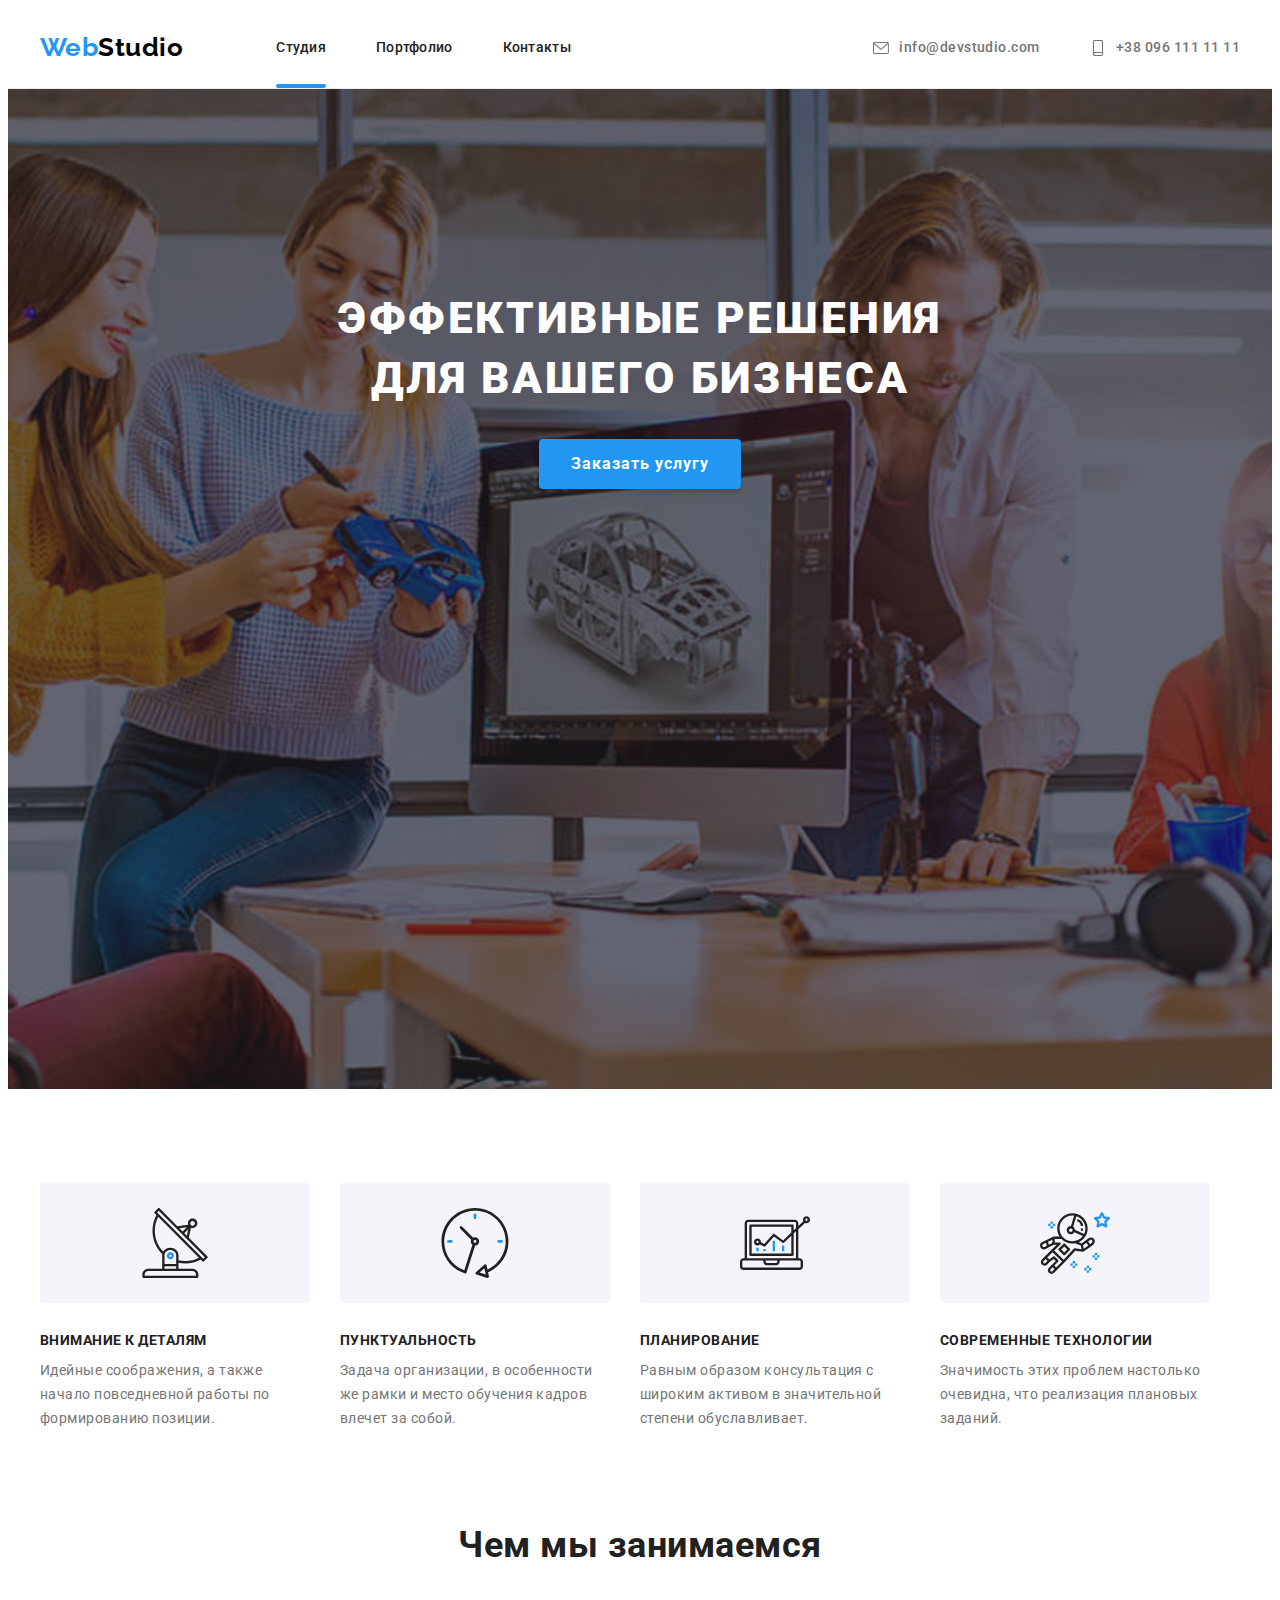
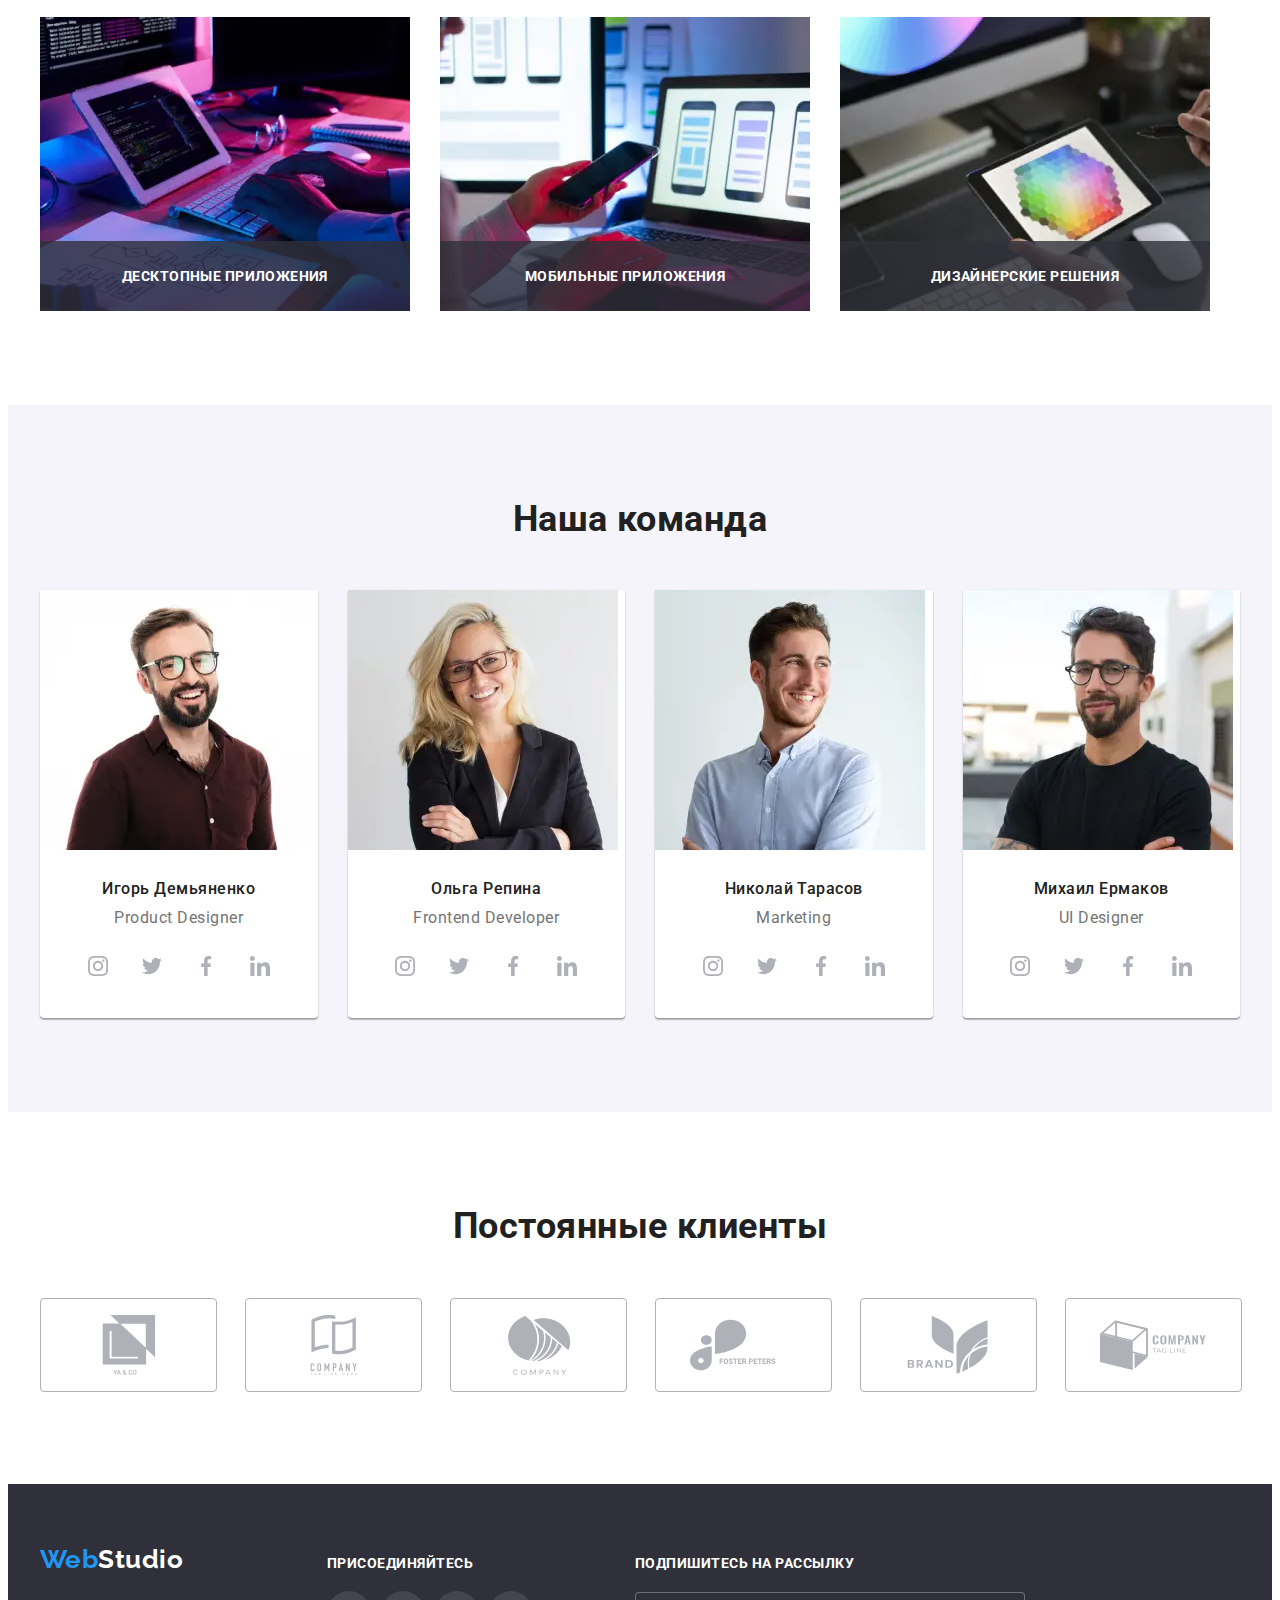
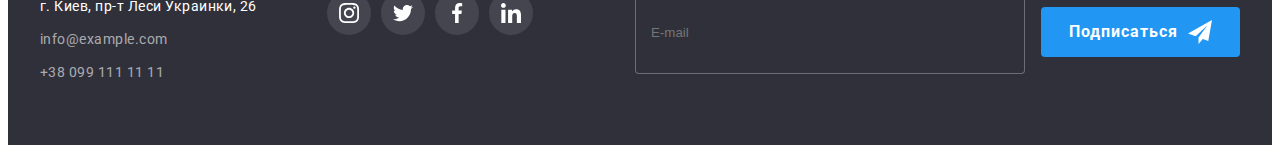
==== commit f7b12c44: "hw.08.rev.2.6" ====
--- a/index.html
+++ b/index.html
@@ -24,14 +24,651 @@
     <header class="header">
       <div class="container header-nav">
         <a href="./index.html" class="logo" lang="en"><span class="logo__text">Web</span>Studio</a>
-      <!-- Mobile menu -->
-        <button class="menu-open-btn" data-menu-open>
+        <button class="menu-open-btn" data-menu-open aria-label="Меню" aria-controls="mobile-menu">
           <svg class="menu-open-btn__icon">
-            <use href="./images/modal-icons.svg#modal-close"></use>
+            <use href="./images/modal-icons.svg#mobile-menu-icon"></use>
           </svg>
         </button>
-        <div class="mobile-menu" data-menu>
-          <button class="menu-close-btn" data-menu-close>
+        
+        <nav class="site-nav">
+          <ul class="site-nav__list">
+            <li class="site-nav__item"><a class="site-nav__link current" href="./index.html">Студия</a></li>
+            <li class="site-nav__item"><a class="site-nav__link" href="./portfolio.html">Портфолио</a></li>
+            <li class="site-nav__item"><a class="site-nav__link" href="">Контакты</a></li>
+          </ul>
+        </nav>
+        <ul class="header-contacts">
+          <li class="header-contacts__item">
+            <a class="header-contacts__link" href="" lang="en">
+              <svg class="header-contacts__icon">
+                <use href="./images/more-icons.svg#envelope"></use>
+              </svg>
+              info@devstudio.com</a
+            >
+          </li>
+          <li class="header-contacts__item">
+            <a class="header-contacts__link" href="">
+              <svg class="header-contacts__icon">
+                <use href="./images/icons.svg#smartphone"></use></svg
+              >+38 096 111 11 11</a
+            >
+          </li>
+        </ul>
+      </div>
+    </header>
+
+    <main>
+      <section class="hero hero-overlay">
+        <h1 class="hero__title">
+          Эффективные решения <br />
+          для вашего бизнеса
+        </h1>
+        <button class="hero__button" type="button" data-modal-open>Заказать услугу</button>
+      </section>
+      <section class="section">
+        <div class="container">
+          <ul class="advantage-list">
+            <li class="advantage-list__item">
+              <div class="advantage-list__icon">
+                <svg width="70" height="70">
+                  <use href="./images/icons.svg#antenna"></use>
+                </svg>
+              </div>
+              <h3 class="advantage-list__title">Внимание к деталям</h3>
+              <p class="advantage-list__text">
+                Идейные соображения, а также начало повседневной работы по формированию позиции.
+              </p>
+            </li>
+            <li class="advantage-list__item">
+              <div class="advantage-list__icon">
+                <svg width="70" height="70">
+                  <use href="./images/icons.svg#clock"></use>
+                </svg>
+              </div>
+              <h3 class="advantage-list__title">Пунктуальность</h3>
+              <p class="advantage-list__text">
+                Задача организации, в особенности же рамки и место обучения кадров влечет за собой.
+              </p>
+            </li>
+            <li class="advantage-list__item">
+              <div class="advantage-list__icon">
+                <svg width="70" height="70">
+                  <use href="./images/icons.svg#diagram"></use>
+                </svg>
+              </div>
+              <h3 class="advantage-list__title">Планирование</h3>
+              <p class="advantage-list__text">
+                Равным образом консультация с широким активом в значительной степени обуславливает.
+              </p>
+            </li>
+            <li class="advantage-list__item">
+              <div class="advantage-list__icon">
+                <svg width="70" height="70">
+                  <use href="./images/icons.svg#astronaut"></use>
+                </svg>
+              </div>
+              <h3 class="advantage-list__title">Современные технологии</h3>
+              <p class="advantage-list__text">
+                Значимость этих проблем настолько очевидна, что реализация плановых заданий.
+              </p>
+            </li>
+          </ul>
+        </div>
+      </section>
+      <section class="section section-works">
+        <div class="container">
+          <h2 class="section-title">Чем мы занимаемся</h2>
+          <ul class="works-list">
+            <li class="works-list__item">
+              <picture>
+                  <source
+                    media="(min-width: 1200px)"
+                    srcset="
+                      ./images/occupation/occ-1-desktop.webp    1x,
+                      ./images/occupation/occ-1-desktop@2x.webp 2x
+                    "
+                    type="image/webp"
+                  />
+                  <source
+                    media="(min-width: 1200px)"
+                    srcset="
+                      ./images/occupation/occ-1-desktop    1x,
+                      ./images/occupation/occ-1-desktop@2x.jpg 2x
+                    "
+                  />
+                               
+                  <img
+                    class="works-list__image"
+                    src="./images/occupation/occ-1-desktop.jpg"
+                    alt="Руки на клавиатуре"
+                  />
+              </picture>
+              <div class="works-list__overlay">
+                <p class="works-list__description">Десктопные приложения</p>
+              </div>
+            </li>
+            <li class="works-list__item">
+              <picture>
+                  <source
+                    media="(min-width: 1200px)"
+                    srcset="
+                      ./images/occupation/occ-2-desktop.webp    1x,
+                      ./images/occupation/occ-2-desktop@2x.webp 2x
+                    "
+                    type="image/webp"
+                  />
+                  <source
+                    media="(min-width: 1200px)"
+                    srcset="
+                      ./images/occupation/occ-2-desktop    1x,
+                      ./images/occupation/occ-2-desktop@2x.jpg 2x
+                    "
+                  />
+                               
+                  <img
+                    class="works-list__image"
+                    src="./images/occupation/occ-2-desktop.jpg"
+                    alt="Ноутбук"
+                  />
+              </picture>
+              <div class="works-list__overlay">
+                <p class="works-list__description">Мобильные приложения</p>
+              </div>
+            </li>
+            <li class="works-list__item">
+              <picture>
+                  <source
+                    media="(min-width: 1200px)"
+                    srcset="
+                      ./images/occupation/occ-3-desktop.webp    1x,
+                      ./images/occupation/occ-3-desktop@2x.webp 2x
+                    "
+                    type="image/webp"
+                  />
+                  <source
+                    media="(min-width: 1200px)"
+                    srcset="
+                      ./images/occupation/occ-3-desktop    1x,
+                      ./images/occupation/occ-3-desktop@2x.jpg 2x
+                    "
+                  />
+                               
+                  <img
+                    class="works-list__image"
+                    src="./images/occupation/occ-3-desktop.jpg"
+                    alt="Планшет"
+                  />
+              </picture>
+              <div class="works-list__overlay">
+                <p class="works-list__description">Дизайнерские решения</p>
+              </div>
+            </li>
+          </ul>
+        </div>
+      </section>
+      <section class="section section-team">
+        <div class="container">
+          <h2 class="section-title">Наша команда</h2>
+          <ul class="team-list">
+            <li class="team-card team-list__team-card">
+              <picture>
+                  <source
+                    media="(min-width: 1200px)"
+                    srcset="
+                      ./images/team/team-1-desktop.webp    1x,
+                      ./images/team/team-1-desktop@2x.webp 2x
+                    "
+                    type="image/webp"
+                  />
+                  <source
+                    media="(min-width: 1200px)"
+                    srcset="
+                      ./images/team/team-1-desktop.jpg    1x,
+                      ./images/team/team-1-desktop@2x.jpg 2x
+                    "
+                  />
+
+                  <source
+                    media="(min-width: 768px)"
+                    srcset="
+                      ./images/team/team-1-tablet.webp    1x,
+                      ./images/team/team-1-tablet@2x.webp 2x
+                    "
+                    type="image/webp"
+                  />
+                  <source
+                    media="(min-width: 768px)"
+                    srcset="
+                      ./images/team/team-1-tablet.jpg    1x,
+                      ./images/team/team-1-tablet@2x.jpg 2x
+                    "
+                  />
+                  <source
+                    media="(min-width: 480px)"
+                    srcset="
+                      ./images/team/team-1.webp    1x,
+                      ./images/team/team-1@2x.webp 2x
+                    "
+                    type="image/webp"
+                  />
+                  <source
+                    media="(min-width: 480px)"
+                    srcset="
+                      ./images/team/team-1.jpg    1x,
+                      ./images/team/team-1@2x.jpg 2x
+                    "
+                  />
+
+                  <img
+                    class="team-card__photo"
+                    src="./images/team/team-1@2x.jpg"
+                    alt="Игорь Демьяненко"
+                  />
+                </picture>
+              
+              <h3 class="team-card__title">Игорь Демьяненко</h3>
+              <p class="team-card__text" lang="en">Product Designer</p>
+              <ul class="social-list">
+                <li class="social-list__item">
+                  <a class="social-list__link" href="">
+                    <svg class="social-list__icon">
+                      <use href="./images/icons.svg#instagram"></use>
+                    </svg>
+                  </a>
+                </li>
+                <li class="social-list__item">
+                  <a class="social-list__link" href="">
+                    <svg class="social-list__icon">
+                      <use href="./images/icons.svg#twitter"></use>
+                    </svg>
+                  </a>
+                </li>
+                <li class="social-list__item">
+                  <a class="social-list__link" href="">
+                    <svg class="social-list__icon">
+                      <use href="./images/icons.svg#facebook"></use>
+                    </svg>
+                  </a>
+                </li>
+                <li class="social-list__item">
+                  <a class="social-list__link" href="">
+                    <svg class="social-list__icon">
+                      <use href="./images/icons.svg#linkedin"></use>
+                    </svg>
+                  </a>
+                </li>
+              </ul>
+            </li>
+            <li class="team-card team-list__team-card">
+              <picture>
+                  <source
+                    media="(min-width: 1200px)"
+                    srcset="
+                      ./images/team/team-2-desktop.webp    1x,
+                      ./images/team/team-2-desktop@2x.webp 2x
+                    "
+                    type="image/webp"
+                  />
+                  <source
+                    media="(min-width: 1200px)"
+                    srcset="
+                      ./images/team/team-2-desktop.jpg    1x,
+                      ./images/team/team-2-desktop@2x.jpg 2x
+                    "
+                  />
+
+                  <source
+                    media="(min-width: 768px)"
+                    srcset="
+                      ./images/team/team-2-tablet.webp    1x,
+                      ./images/team/team-2-tablet@2x.webp 2x
+                    "
+                    type="image/webp"
+                  />
+                  <source
+                    media="(min-width: 768px)"
+                    srcset="
+                      ./images/team/team-2-tablet.jpg    1x,
+                      ./images/team/team-2-tablet@2x.jpg 2x
+                    "
+                  />
+                  <source
+                    media="(min-width: 480px)"
+                    srcset="
+                      ./images/team/team-2.webp    1x,
+                      ./images/team/team-2@2x.webp 2x
+                    "
+                    type="image/webp"
+                  />
+                  <source
+                    media="(min-width: 480px)"
+                    srcset="
+                      ./images/team/team-2.jpg    1x,
+                      ./images/team/team-2@2x.jpg 2x
+                    "
+                  />
+
+                  <img
+                    class="team-card__photo"
+                    src="./images/team/team-2@2x.jpg"
+                    alt="Ольга Репина"
+                  />
+                </picture>
+              <h3 class="team-card__title">Ольга Репина</h3>
+              <p class="team-card__text" lang="en">Frontend Developer</p>
+              <ul class="social-list">
+                <li class="social-list__item">
+                  <a class="social-list__link" href="">
+                    <svg class="social-list__icon">
+                      <use href="./images/icons.svg#instagram"></use>
+                    </svg>
+                  </a>
+                </li>
+                <li class="social-list__item">
+                  <a class="social-list__link" href="">
+                    <svg class="social-list__icon">
+                      <use href="./images/icons.svg#twitter"></use>
+                    </svg>
+                  </a>
+                </li>
+                <li class="social-list__item">
+                  <a class="social-list__link" href="">
+                    <svg class="social-list__icon">
+                      <use href="./images/icons.svg#facebook"></use>
+                    </svg>
+                  </a>
+                </li>
+                <li class="social-list__item">
+                  <a class="social-list__link" href="">
+                    <svg class="social-list__icon">
+                      <use href="./images/icons.svg#linkedin"></use>
+                    </svg>
+                  </a>
+                </li>
+              </ul>
+            </li>
+            <li class="team-card team-list__team-card">
+              <picture>
+                  <source
+                    media="(min-width: 1200px)"
+                    srcset="
+                      ./images/team/team-3-desktop.webp    1x,
+                      ./images/team/team-3-desktop@2x.webp 2x
+                    "
+                    type="image/webp"
+                  />
+                  <source
+                    media="(min-width: 1200px)"
+                    srcset="
+                      ./images/team/team-3-desktop.jpg    1x,
+                      ./images/team/team-3-desktop@2x.jpg 2x
+                    "
+                  />
+
+                  <source
+                    media="(min-width: 768px)"
+                    srcset="
+                      ./images/team/team-3-tablet.webp    1x,
+                      ./images/team/team-3-tablet@2x.webp 2x
+                    "
+                    type="image/webp"
+                  />
+                  <source
+                    media="(min-width: 768px)"
+                    srcset="
+                      ./images/team/team-3-tablet.jpg    1x,
+                      ./images/team/team-3-tablet@2x.jpg 2x
+                    "
+                  />
+                  <source
+                    media="(min-width: 480px)"
+                    srcset="
+                      ./images/team/team-3.webp    1x,
+                      ./images/team/team-3@2x.webp 2x
+                    "
+                    type="image/webp"
+                  />
+                  <source
+                    media="(min-width: 480px)"
+                    srcset="
+                      ./images/team/team-3.jpg    1x,
+                      ./images/team/team-3@2x.jpg 2x
+                    "
+                  />
+
+                  <img
+                    class="team-card__photo"
+                    src="./images/team/team-3@2x.jpg"
+                    alt="Николай Тарасо3"
+                  />
+                </picture>
+              <h3 class="team-card__title">Николай Тарасов</h3>
+              <p class="team-card__text" lang="en">Marketing</p>
+              <ul class="social-list">
+                <li class="social-list__item">
+                  <a class="social-list__link" href="">
+                    <svg class="social-list__icon">
+                      <use href="./images/icons.svg#instagram"></use>
+                    </svg>
+                  </a>
+                </li>
+                <li class="social-list__item">
+                  <a class="social-list__link" href="">
+                    <svg class="social-list__icon">
+                      <use href="./images/icons.svg#twitter"></use>
+                    </svg>
+                  </a>
+                </li>
+                <li class="social-list__item">
+                  <a class="social-list__link" href="">
+                    <svg class="social-list__icon">
+                      <use href="./images/icons.svg#facebook"></use>
+                    </svg>
+                  </a>
+                </li>
+                <li class="social-list__item">
+                  <a class="social-list__link" href="">
+                    <svg class="social-list__icon">
+                      <use href="./images/icons.svg#linkedin"></use>
+                    </svg>
+                  </a>
+                </li>
+              </ul>
+            </li>
+            <li class="team-card team-list__team-card">
+              <picture>
+                  <source
+                    media="(min-width: 1200px)"
+                    srcset="
+                      ./images/team/team-4-desktop.webp    1x,
+                      ./images/team/team-4-desktop@2x.webp 2x
+                    "
+                    type="image/webp"
+                  />
+                  <source
+                    media="(min-width: 1200px)"
+                    srcset="
+                      ./images/team/team-4-desktop.jpg    1x,
+                      ./images/team/team-4-desktop@2x.jpg 2x
+                    "
+                  />
+
+                  <source
+                    media="(min-width: 768px)"
+                    srcset="
+                      ./images/team/team-4-tablet.webp    1x,
+                      ./images/team/team-4-tablet@2x.webp 2x
+                    "
+                    type="image/webp"
+                  />
+                  <source
+                    media="(min-width: 768px)"
+                    srcset="
+                      ./images/team/team-4-tablet.jpg    1x,
+                      ./images/team/team-4-tablet@2x.jpg 2x
+                    "
+                  />
+                  <source
+                    media="(min-width: 480px)"
+                    srcset="
+                      ./images/team/team-4.webp    1x,
+                      ./images/team/team-4@2x.webp 2x
+                    "
+                    type="image/webp"
+                  />
+                  <source
+                    media="(min-width: 480px)"
+                    srcset="
+                      ./images/team/team-4.jpg    1x,
+                      ./images/team/team-4@2x.jpg 2x
+                    "
+                  />
+
+                  <img
+                    class="team-card__photo"
+                    src="./images/team/team-4@2x.jpg"
+                    alt="Михаил Ермаков"
+                  />
+                </picture>
+              <h3 class="team-card__title">Михаил Ермаков</h3>
+              <p class="team-card__text" lang="en">UI Designer</p>
+              <ul class="social-list">
+                <li class="social-list__item">
+                  <a class="social-list__link" href="">
+                    <svg class="social-list__icon">
+                      <use href="./images/icons.svg#instagram"></use>
+                    </svg>
+                  </a>
+                </li>
+                <li class="social-list__item">
+                  <a class="social-list__link" href="">
+                    <svg class="social-list__icon">
+                      <use href="./images/icons.svg#twitter"></use>
+                    </svg>
+                  </a>
+                </li>
+                <li class="social-list__item">
+                  <a class="social-list__link" href="">
+                    <svg class="social-list__icon">
+                      <use href="./images/icons.svg#facebook"></use>
+                    </svg>
+                  </a>
+                </li>
+                <li class="social-list__item">
+                  <a class="social-list__link" href="">
+                    <svg class="social-list__icon">
+                      <use href="./images/icons.svg#linkedin"></use>
+                    </svg>
+                  </a>
+                </li>
+              </ul>
+            </li>
+          </ul>
+        </div>
+      </section>
+      <section class="section section-partners">
+        <div class="container">
+          <h2 class="section-title">Постоянные клиенты</h2>
+          <ul class="partners-list">
+            <li class="partners-list__item">
+              <a class="partners-list__link" href=""
+                ><svg class="partners-list__icon">
+                  <use href="./images/icons.svg#company-2"></use></svg
+              ></a>
+            </li>
+            <li class="partners-list__item">
+              <a class="partners-list__link" href=""
+                ><svg class="partners-list__icon">
+                  <use href="./images/icons.svg#company-1"></use></svg
+              ></a>
+            </li>
+            <li class="partners-list__item">
+              <a class="partners-list__link" href=""
+                ><svg class="partners-list__icon">
+                  <use href="./images/icons.svg#company-3"></use></svg
+              ></a>
+            </li>
+            <li class="partners-list__item">
+              <a class="partners-list__link" href=""
+                ><svg class="partners-list__icon">
+                  <use href="./images/icons.svg#company-4"></use></svg
+              ></a>
+            </li>
+            <li class="partners-list__item">
+              <a class="partners-list__link" href=""
+                ><svg class="partners-list__icon">
+                  <use href="./images/icons.svg#company-5"></use></svg
+              ></a>
+            </li>
+            <li class="partners-list__item">
+              <a class="partners-list__link" href=""
+                ><svg class="partners-list__icon">
+                  <use href="./images/icons.svg#company-6"></use></svg
+              ></a>
+            </li>
+          </ul>
+        </div>
+      </section>
+    </main>
+    <footer class="footer-section">
+      <div class="container footer__container">
+        <div class="address-container">
+          <a class="logo footer-section__logo" lang="en" href="./index.html"> <span class="logo__text">Web</span>Studio</a>
+          <address class="address">
+            <ul>
+              <li class="address__item">
+                <a class="address__link address__link--street" href="">г. Киев, пр-т Леси Украинки, 26</a>
+              </li>
+              <li class="address__item"><a class="address__link" href="">info@example.com</a></li>
+              <li class="address__item"><a class="address__link" href="">+38 099 111 11 11</a></li>
+            </ul>
+          </address>
+        </div>
+        <div class="footer-social">
+          <b class="footer-social__text">Присоединяйтесь</b>
+          <ul class="footer-social__list">
+            <li class="footer-social__item">
+              <a class="footer-social__link" href="">
+                <svg class="footer-social__icon">
+                  <use href="./images/icons.svg#instagram"></use>
+                </svg>
+              </a>
+            </li>
+            <li class="footer-social__item">
+              <a class="footer-social__link" href="">
+                <svg class="footer-social__icon">
+                  <use href="./images/icons.svg#twitter"></use>
+                </svg>
+              </a>
+            </li>
+            <li class="footer-social__item">
+              <a class="footer-social__link" href="">
+                <svg class="footer-social__icon">
+                  <use href="./images/icons.svg#facebook"></use>
+                </svg>
+              </a>
+            </li>
+            <li class="footer-social__item">
+              <a class="footer-social__link" href="">
+                <svg class="footer-social__icon">
+                  <use href="./images/icons.svg#linkedin"></use>
+                </svg>
+              </a>
+            </li>
+          </ul>
+        </div>
+        <form class="footer-form">
+          <b class="footer-form__text">Подпишитесь на рассылку</b>
+          <div class="footer-form__wrapper">
+            <input class="footer-form__input" type="text" placeholder="E-mail" />
+
+            <button type="submit" class="footer-form__form-btn">Подписаться <span class="form-btn__icon"></span></button>
+          </div>
+        </form>
+      </div>
+    </footer>
+    <div class="mobile-menu" data-menu>
+          <button class="menu-close-btn" data-menu-close aria-label="Закрыть">
             <svg class="menu-close-icon">
               <use href="./images/modal-icons.svg#modal-close"></use>
             </svg>
@@ -68,686 +705,47 @@
             </ul>
             </div>
         </div>
-        <nav class="site-nav">
-          <ul class="site-nav__list">
-            <li class="site-nav__item"><a class="site-nav__link current" href="./index.html">Студия</a></li>
-            <li class="site-nav__item"><a class="site-nav__link" href="./portfolio.html">Портфолио</a></li>
-            <li class="site-nav__item"><a class="site-nav__link" href="">Контакты</a></li>
-          </ul>
-        </nav>
-        <ul class="header-contacts">
-          <li class="header-contacts__item">
-            <a class="header-contacts__link" href="" lang="en">
-              <svg class="header-contacts__icon">
-                <use href="./images/more-icons.svg#envelope"></use>
-              </svg>
-              info@devstudio.com</a
-            >
-          </li>
-          <li class="header-contacts__item">
-            <a class="header-contacts__link" href="">
-              <svg class="header-contacts__icon">
-                <use href="./images/icons.svg#smartphone"></use></svg
-              >+38 096 111 11 11</a
-            >
-          </li>
-        </ul>
-      </div>
-    </header>
-
-    <main>
-      <section class="hero hero-overlay">
-        <div class="container">
-        <h1 class="hero__title">
-          Эффективные решения <br />
-          для вашего бизнеса
-        </h1>
-        <button class="hero__button" type="button" data-modal-open>Заказать услугу</button>
-        </div>
-      </section>
-      <section class="section">
-        <div class="container">
-          <ul class="advantage-list">
-            <li class="advantage-list__item">
-              <div class="advantage-list__icon">
-                <svg width="70" height="70">
-                  <use href="./images/icons.svg#antenna"></use>
-                </svg>
-              </div>
-              <h3 class="advantage-list__title">Внимание к деталям</h3>
-              <p class="advantage-list__text">
-                Идейные соображения, а также начало повседневной работы по формированию позиции.
-              </p>
-            </li>
-            <li class="advantage-list__item">
-              <div class="advantage-list__icon">
-                <svg width="70" height="70">
-                  <use href="./images/icons.svg#clock"></use>
-                </svg>
-              </div>
-              <h3 class="advantage-list__title">Пунктуальность</h3>
-              <p class="advantage-list__text">
-                Задача организации, в особенности же рамки и место обучения кадров влечет за собой.
-              </p>
-            </li>
-            <li class="advantage-list__item">
-              <div class="advantage-list__icon">
-                <svg width="70" height="70">
-                  <use href="./images/icons.svg#diagram"></use>
-                </svg>
-              </div>
-              <h3 class="advantage-list__title">Планирование</h3>
-              <p class="advantage-list__text">
-                Равным образом консультация с широким активом в значительной степени обуславливает.
-              </p>
-            </li>
-            <li class="advantage-list__item">
-              <div class="advantage-list__icon">
-                <svg width="70" height="70">
-                  <use href="./images/icons.svg#astronaut"></use>
-                </svg>
-              </div>
-              <h3 class="advantage-list__title">Современные технологии</h3>
-              <p class="advantage-list__text">
-                Значимость этих проблем настолько очевидна, что реализация плановых заданий.
-              </p>
-            </li>
-          </ul>
-        </div>
-      </section>
-      <section class="section section-works">
-        <div class="container">
-          <h2 class="section-title">Чем мы занимаемся</h2>
-          <ul class="works-list">
-            <li class="works-list__item">
-              <picture>
-                  <source
-                    media="(min-width: 1200px)"
-                    srcset="
-                      ./images/occupation/occ-1-desktop.webp    1x,
-                      ./images/occupation/occ-1-desktop@2x.webp 2x
-                    "
-                    type="image/webp"
-                  />
-                  <source
-                    media="(min-width: 1200px)"
-                    srcset="
-                      ./images/occupation/occ-1-desktop    1x,
-                      ./images/occupation/occ-1-desktop@2x.jpg 2x
-                    "
-                  />
-                               
-                  <img
-                    class="works-list__image"
-                    src="./images/occupation/occ-1-desktop.jpg"
-                    alt="Руки на клавиатуре"
-                  />
-              </picture>
-              <div class="works-list__overlay">
-                <p class="works-list__description">Десктопные приложения</p>
-              </div>
-            </li>
-            <li class="works-list__item">
-              <picture>
-                  <source
-                    media="(min-width: 1200px)"
-                    srcset="
-                      ./images/occupation/occ-2-desktop.webp    1x,
-                      ./images/occupation/occ-2-desktop@2x.webp 2x
-                    "
-                    type="image/webp"
-                  />
-                  <source
-                    media="(min-width: 1200px)"
-                    srcset="
-                      ./images/occupation/occ-2-desktop    1x,
-                      ./images/occupation/occ-2-desktop@2x.jpg 2x
-                    "
-                  />
-                               
-                  <img
-                    class="works-list__image"
-                    src="./images/occupation/occ-2-desktop.jpg"
-                    alt="Ноутбук"
-                  />
-              </picture>
-              <div class="works-list__overlay">
-                <p class="works-list__description">Мобильные приложения</p>
-              </div>
-            </li>
-            <li class="works-list__item">
-              <picture>
-                  <source
-                    media="(min-width: 1200px)"
-                    srcset="
-                      ./images/occupation/occ-3-desktop.webp    1x,
-                      ./images/occupation/occ-3-desktop@2x.webp 2x
-                    "
-                    type="image/webp"
-                  />
-                  <source
-                    media="(min-width: 1200px)"
-                    srcset="
-                      ./images/occupation/occ-3-desktop    1x,
-                      ./images/occupation/occ-3-desktop@2x.jpg 2x
-                    "
-                  />
-                               
-                  <img
-                    class="works-list__image"
-                    src="./images/occupation/occ-3-desktop.jpg"
-                    alt="Планшет"
-                  />
-              </picture>
-              <div class="works-list__overlay">
-                <p class="works-list__description">Дизайнерские решения</p>
-              </div>
-            </li>
-          </ul>
-        </div>
-      </section>
-      <section class="section section-team">
-        <div class="container">
-          <h2 class="section-title">Наша команда</h2>
-          <ul class="team-list">
-            <li class="team-card team-list__team-card">
-              <picture>
-                  <source
-                    media="(min-width: 1200px)"
-                    srcset="
-                      ./images/team/team-1-desktop.webp    1x,
-                      ./images/team/team-1-desktop@2x.webp 2x
-                    "
-                    type="image/webp"
-                  />
-                  <source
-                    media="(min-width: 1200px)"
-                    srcset="
-                      ./images/team/team-1-desktop.jpg    1x,
-                      ./images/team/team-1-desktop@2x.jpg 2x
-                    "
-                  />
-
-                  <source
-                    media="(min-width: 768px)"
-                    srcset="
-                      ./images/team/team-1-tablet.webp    1x,
-                      ./images/team/team-1-tablet@2x.webp 2x
-                    "
-                    type="image/webp"
-                  />
-                  <source
-                    media="(min-width: 768px)"
-                    srcset="
-                      ./images/team/team-1-tablet.jpg    1x,
-                      ./images/team/team-1-tablet@2x.jpg 2x
-                    "
-                  />
-                  <source
-                    media="(min-width: 480px)"
-                    srcset="
-                      ./images/team/team-1.webp    1x,
-                      ./images/team/team-1@2x.webp 2x
-                    "
-                    type="image/webp"
-                  />
-                  <source
-                    media="(min-width: 480px)"
-                    srcset="
-                      ./images/team/team-1.jpg    1x,
-                      ./images/team/team-1@2x.jpg 2x
-                    "
-                  />
-
-                  <img
-                    class="team-card__photo"
-                    src="./images/team/team-1@2x.jpg"
-                    alt="Игорь Демьяненко"
-                  />
-                </picture>
-              
-              <h3 class="team-card__title">Игорь Демьяненко</h3>
-              <p class="team-card__text" lang="en">Product Designer</p>
-              <ul class="social-list">
-                <li class="social-list__item">
-                  <a class="social-list__link" href="">
-                    <svg class="social-list__icon">
-                      <use href="./images/icons.svg#instagram"></use>
-                    </svg>
-                  </a>
-                </li>
-                <li class="social-list__item">
-                  <a class="social-list__link" href="">
-                    <svg class="social-list__icon">
-                      <use href="./images/icons.svg#twitter"></use>
-                    </svg>
-                  </a>
-                </li>
-                <li class="social-list__item">
-                  <a class="social-list__link" href="">
-                    <svg class="social-list__icon">
-                      <use href="./images/icons.svg#facebook"></use>
-                    </svg>
-                  </a>
-                </li>
-                <li class="social-list__item">
-                  <a class="social-list__link" href="">
-                    <svg class="social-list__icon">
-                      <use href="./images/icons.svg#linkedin"></use>
-                    </svg>
-                  </a>
-                </li>
-              </ul>
-            </li>
-            <li class="team-card team-list__team-card">
-              <picture>
-                  <source
-                    media="(min-width: 1200px)"
-                    srcset="
-                      ./images/team/team-2-desktop.webp    1x,
-                      ./images/team/team-2-desktop@2x.webp 2x
-                    "
-                    type="image/webp"
-                  />
-                  <source
-                    media="(min-width: 1200px)"
-                    srcset="
-                      ./images/team/team-2-desktop.jpg    1x,
-                      ./images/team/team-2-desktop@2x.jpg 2x
-                    "
-                  />
-
-                  <source
-                    media="(min-width: 768px)"
-                    srcset="
-                      ./images/team/team-2-tablet.webp    1x,
-                      ./images/team/team-2-tablet@2x.webp 2x
-                    "
-                    type="image/webp"
-                  />
-                  <source
-                    media="(min-width: 768px)"
-                    srcset="
-                      ./images/team/team-2-tablet.jpg    1x,
-                      ./images/team/team-2-tablet@2x.jpg 2x
-                    "
-                  />
-                  <source
-                    media="(min-width: 480px)"
-                    srcset="
-                      ./images/team/team-2.webp    1x,
-                      ./images/team/team-2@2x.webp 2x
-                    "
-                    type="image/webp"
-                  />
-                  <source
-                    media="(min-width: 480px)"
-                    srcset="
-                      ./images/team/team-2.jpg    1x,
-                      ./images/team/team-2@2x.jpg 2x
-                    "
-                  />
-
-                  <img
-                    class="team-card__photo"
-                    src="./images/team/team-2@2x.jpg"
-                    alt="Ольга Репина"
-                  />
-                </picture>
-              <h3 class="team-card__title">Ольга Репина</h3>
-              <p class="team-card__text" lang="en">Frontend Developer</p>
-              <ul class="social-list">
-                <li class="social-list__item">
-                  <a class="social-list__link" href="">
-                    <svg class="social-list__icon">
-                      <use href="./images/icons.svg#instagram"></use>
-                    </svg>
-                  </a>
-                </li>
-                <li class="social-list__item">
-                  <a class="social-list__link" href="">
-                    <svg class="social-list__icon">
-                      <use href="./images/icons.svg#twitter"></use>
-                    </svg>
-                  </a>
-                </li>
-                <li class="social-list__item">
-                  <a class="social-list__link" href="">
-                    <svg class="social-list__icon">
-                      <use href="./images/icons.svg#facebook"></use>
-                    </svg>
-                  </a>
-                </li>
-                <li class="social-list__item">
-                  <a class="social-list__link" href="">
-                    <svg class="social-list__icon">
-                      <use href="./images/icons.svg#linkedin"></use>
-                    </svg>
-                  </a>
-                </li>
-              </ul>
-            </li>
-            <li class="team-card team-list__team-card">
-              <picture>
-                  <source
-                    media="(min-width: 1200px)"
-                    srcset="
-                      ./images/team/team-3-desktop.webp    1x,
-                      ./images/team/team-3-desktop@2x.webp 2x
-                    "
-                    type="image/webp"
-                  />
-                  <source
-                    media="(min-width: 1200px)"
-                    srcset="
-                      ./images/team/team-3-desktop.jpg    1x,
-                      ./images/team/team-3-desktop@2x.jpg 2x
-                    "
-                  />
-
-                  <source
-                    media="(min-width: 768px)"
-                    srcset="
-                      ./images/team/team-3-tablet.webp    1x,
-                      ./images/team/team-3-tablet@2x.webp 2x
-                    "
-                    type="image/webp"
-                  />
-                  <source
-                    media="(min-width: 768px)"
-                    srcset="
-                      ./images/team/team-3-tablet.jpg    1x,
-                      ./images/team/team-3-tablet@2x.jpg 2x
-                    "
-                  />
-                  <source
-                    media="(min-width: 480px)"
-                    srcset="
-                      ./images/team/team-3.webp    1x,
-                      ./images/team/team-3@2x.webp 2x
-                    "
-                    type="image/webp"
-                  />
-                  <source
-                    media="(min-width: 480px)"
-                    srcset="
-                      ./images/team/team-3.jpg    1x,
-                      ./images/team/team-3@2x.jpg 2x
-                    "
-                  />
-
-                  <img
-                    class="team-card__photo"
-                    src="./images/team/team-3@2x.jpg"
-                    alt="Николай Тарасо3"
-                  />
-                </picture>
-              <h3 class="team-card__title">Николай Тарасов</h3>
-              <p class="team-card__text" lang="en">Marketing</p>
-              <ul class="social-list">
-                <li class="social-list__item">
-                  <a class="social-list__link" href="">
-                    <svg class="social-list__icon">
-                      <use href="./images/icons.svg#instagram"></use>
-                    </svg>
-                  </a>
-                </li>
-                <li class="social-list__item">
-                  <a class="social-list__link" href="">
-                    <svg class="social-list__icon">
-                      <use href="./images/icons.svg#twitter"></use>
-                    </svg>
-                  </a>
-                </li>
-                <li class="social-list__item">
-                  <a class="social-list__link" href="">
-                    <svg class="social-list__icon">
-                      <use href="./images/icons.svg#facebook"></use>
-                    </svg>
-                  </a>
-                </li>
-                <li class="social-list__item">
-                  <a class="social-list__link" href="">
-                    <svg class="social-list__icon">
-                      <use href="./images/icons.svg#linkedin"></use>
-                    </svg>
-                  </a>
-                </li>
-              </ul>
-            </li>
-            <li class="team-card team-list__team-card">
-              <picture>
-                  <source
-                    media="(min-width: 1200px)"
-                    srcset="
-                      ./images/team/team-4-desktop.webp    1x,
-                      ./images/team/team-4-desktop@2x.webp 2x
-                    "
-                    type="image/webp"
-                  />
-                  <source
-                    media="(min-width: 1200px)"
-                    srcset="
-                      ./images/team/team-4-desktop.jpg    1x,
-                      ./images/team/team-4-desktop@2x.jpg 2x
-                    "
-                  />
-
-                  <source
-                    media="(min-width: 768px)"
-                    srcset="
-                      ./images/team/team-4-tablet.webp    1x,
-                      ./images/team/team-4-tablet@2x.webp 2x
-                    "
-                    type="image/webp"
-                  />
-                  <source
-                    media="(min-width: 768px)"
-                    srcset="
-                      ./images/team/team-4-tablet.jpg    1x,
-                      ./images/team/team-4-tablet@2x.jpg 2x
-                    "
-                  />
-                  <source
-                    media="(min-width: 480px)"
-                    srcset="
-                      ./images/team/team-4.webp    1x,
-                      ./images/team/team-4@2x.webp 2x
-                    "
-                    type="image/webp"
-                  />
-                  <source
-                    media="(min-width: 480px)"
-                    srcset="
-                      ./images/team/team-4.jpg    1x,
-                      ./images/team/team-4@2x.jpg 2x
-                    "
-                  />
-
-                  <img
-                    class="team-card__photo"
-                    src="./images/team/team-4@2x.jpg"
-                    alt="Михаил Ермаков"
-                  />
-                </picture>
-              <h3 class="team-card__title">Михаил Ермаков</h3>
-              <p class="team-card__text" lang="en">UI Designer</p>
-              <ul class="social-list">
-                <li class="social-list__item">
-                  <a class="social-list__link" href="">
-                    <svg class="social-list__icon">
-                      <use href="./images/icons.svg#instagram"></use>
-                    </svg>
-                  </a>
-                </li>
-                <li class="social-list__item">
-                  <a class="social-list__link" href="">
-                    <svg class="social-list__icon">
-                      <use href="./images/icons.svg#twitter"></use>
-                    </svg>
-                  </a>
-                </li>
-                <li class="social-list__item">
-                  <a class="social-list__link" href="">
-                    <svg class="social-list__icon">
-                      <use href="./images/icons.svg#facebook"></use>
-                    </svg>
-                  </a>
-                </li>
-                <li class="social-list__item">
-                  <a class="social-list__link" href="">
-                    <svg class="social-list__icon">
-                      <use href="./images/icons.svg#linkedin"></use>
-                    </svg>
-                  </a>
-                </li>
-              </ul>
-            </li>
-          </ul>
-        </div>
-      </section>
-      <section class="section section-partners">
-        <div class="container">
-          <h2 class="section-title">Постоянные клиенты</h2>
-          <ul class="partners-list">
-            <li class="partners-list__item">
-              <a class="partners-list__link" href=""
-                ><svg class="partners-list__icon">
-                  <use href="./images/icons.svg#company-2"></use></svg
-              ></a>
-            </li>
-            <li class="partners-list__item">
-              <a class="partners-list__link" href=""
-                ><svg class="partners-list__icon">
-                  <use href="./images/icons.svg#company-1"></use></svg
-              ></a>
-            </li>
-            <li class="partners-list__item">
-              <a class="partners-list__link" href=""
-                ><svg class="partners-list__icon">
-                  <use href="./images/icons.svg#company-3"></use></svg
-              ></a>
-            </li>
-            <li class="partners-list__item">
-              <a class="partners-list__link" href=""
-                ><svg class="partners-list__icon">
-                  <use href="./images/icons.svg#company-4"></use></svg
-              ></a>
-            </li>
-            <li class="partners-list__item">
-              <a class="partners-list__link" href=""
-                ><svg class="partners-list__icon">
-                  <use href="./images/icons.svg#company-5"></use></svg
-              ></a>
-            </li>
-            <li class="partners-list__item">
-              <a class="partners-list__link" href=""
-                ><svg class="partners-list__icon">
-                  <use href="./images/icons.svg#company-6"></use></svg
-              ></a>
-            </li>
-          </ul>
-        </div>
-      </section>
-    </main>
-    <footer class="footer-section">
-      <div class="container footer__container">
-        <div class="address-container">
-          <a class="logo footer-section__logo" lang="en" href="./index.html"> <span class="logo__text">Web</span>Studio</a>
-          <address class="address">
-            <ul>
-              <li class="address__item">
-                <a class="address__link address__link--street" href="">г. Киев, пр-т Леси Украинки, 26</a>
-              </li>
-              <li class="address__item"><a class="address__link" href="">info@example.com</a></li>
-              <li class="address__item"><a class="address__link" href="">+38 099 111 11 11</a></li>
-            </ul>
-          </address>
-        </div>
-        <div class="footer-social">
-          <b class="footer-social__text">Присоединяйтесь</b>
-          <ul class="footer-social__list">
-            <li class="footer-social__item">
-              <a class="footer-social__link" href="">
-                <svg class="footer-social__icon">
-                  <use href="./images/icons.svg#instagram"></use>
-                </svg>
-              </a>
-            </li>
-            <li class="footer-social__item">
-              <a class="footer-social__link" href="">
-                <svg class="footer-social__icon">
-                  <use href="./images/icons.svg#twitter"></use>
-                </svg>
-              </a>
-            </li>
-            <li class="footer-social__item">
-              <a class="footer-social__link" href="">
-                <svg class="footer-social__icon">
-                  <use href="./images/icons.svg#facebook"></use>
-                </svg>
-              </a>
-            </li>
-            <li class="footer-social__item">
-              <a class="footer-social__link" href="">
-                <svg class="footer-social__icon">
-                  <use href="./images/icons.svg#linkedin"></use>
-                </svg>
-              </a>
-            </li>
-          </ul>
-        </div>
-        <form class="footer-form">
-          <b class="footer-form__text">Подпишитесь на рассылку</b>
-          <div class="footer-form__wrapper">
-            <input class="footer-form__input" type="text" placeholder="E-mail" />
-
-            <button type="submit" class="footer-form__form-btn">Подписаться <span class="form-btn__icon"></span></button>
-          </div>
-        </form>
-      </div>
-    </footer>
     <div class="backdrop is-hidden" data-modal>
       <div class="modal">
-        <button class="btn-close-modal" type="button" data-modal-close>
-          <svg class="close-modal-icon">
+        <button class="btn-close" type="button" data-modal-close>
+          <svg class="btn-close__icon">
             <use href="./images/modal-icons.svg#modal-close"></use>
           </svg>
         </button>
         <form class="modal-form">
-          <b class="modal-tittle">Оставьте свои данные, мы вам перезвоним</b>
-          <div class="modal-form-field">
-            <label for="name" class="modal-form-label">Имя </label>
-            <div class="modal-icon-wrapper">
-              <input class="modal-form-input" name="user-name" type="text" id="name" required />
-              <svg class="modal-icon">
+          <b class="modal-form__tittle">Оставьте свои данные, мы вам перезвоним</b>
+          <div class="modal-form__field">
+            <label for="name" class="modal-form__label">Имя </label>
+            <div class="modal-form__icon-wrapper">
+              <input class="modal-form__input" name="user-name" type="text" id="name" required />
+              <svg class="modal-form__icon">
                 <use href="./images/modal-icons.svg#modal-name"></use>
               </svg>
             </div>
           </div>
-          <div class="modal-form-field">
-            <label for="phone" class="modal-form-label">Телефон</label>
-
-            <div class="modal-icon-wrapper">
-              <input class="modal-form-input" name="user-phone" type="tel" id="phone" required />
-              <svg class="modal-icon">
+          <div class="modal-form__field">
+            <label for="phone" class="modal-form__label">Телефон</label>
+
+            <div class="modal-form__icon-wrapper">
+              <input class="modal-form__input" name="user-phone" type="tel" id="phone" required />
+              <svg class="modal-form__icon">
                 <use href="./images/modal-icons.svg#modal-phone"></use>
               </svg>
             </div>
           </div>
-          <div class="modal-form-field">
-            <label for="mail" class="modal-form-label">Почта</label>
-            <div class="modal-icon-wrapper">
-              <input class="modal-form-input" name="user-email" type="email" id="mail" required />
-              <svg class="modal-icon">
+          <div class="modal-form__field">
+            <label for="mail" class="modal-form__label">Почта</label>
+            <div class="modal-form__icon-wrapper">
+              <input class="modal-form__input" name="user-email" type="email" id="mail" required />
+              <svg class="modal-form__icon">
                 <use href="./images/modal-icons.svg#modal-envelope"></use>
               </svg>
             </div>
           </div>
-          <div class="modal-form-field">
-            <label for="comment" class="modal-form-label">Комментарий </label>
+          <div class="modal-form__field">
+            <label for="comment" class="modal-form__label">Комментарий </label>
             <textarea
-              class="modal-form-input modal-form-message"
+              class="modal-form__input modal-form__message"
               name="user-comment"
               id="comment"
               placeholder="Введите текст"
@@ -755,8 +753,8 @@
             ></textarea>
           </div>
           <input class="modal-checkbox visually-hidden" type="checkbox" name="accept-policy" id="accept-policy" />
-          <label class="modal-checkbox-label" for="accept-policy"
-            >Соглашаюсь с рассылкой и принимаю&nbsp;<a class="checkbox-label-link" href="">Условия договора</a></label
+          <label class="modal-checkbox__label" for="accept-policy"
+            >Соглашаюсь с рассылкой и принимаю&nbsp;<a class="modal-checkbox__link" href="">Условия договора</a></label
           >
           <button class="form-btn modal-form__form-btn" type="submit">Отправить</button>
         </form>
--- a/css/main.min.css
+++ b/css/main.min.css
@@ -1,3 +1,3 @@
 :root{--primary-text-color: #757575;--title-text-color: #212121;--accent-color: #2196f3;--primary-bg-color: #ffffff;--secondary-bg-color: #2f303a;--primary-cubic: cubic-bezier(0.4, 0, 0.2, 1)}.visually-hidden{position:absolute;white-space:nowrap;width:1px;height:1px;overflow:hidden;border:0;padding:0;clip:rect(0 0 0 0);clip-path:inset(50%);margin:-1px}body{font-family:Roboto, -apple-system, BlinkMacSystemFont, 'Segoe UI', Roboto, Oxygen, Ubuntu, Cantarell, 'Open Sans',- 'Helvetica Neue', sans-serif;color:var(--primary-text-color);background-color:var(--primary-bg-color);letter-spacing:0.03em}ul,p{list-style:none;margin:0;padding:0}img{display:block;max-width:100%;height:auto}.link{text-decoration:none}.container{margin:0 auto;padding-left:15px;padding-right:15px}@media screen and (min-width: 480px){.container{width:480px}}@media screen and (min-width: 768px){.container{width:768px}}@media screen and (min-width: 1200px){.container{width:1200px}}.section{padding-top:94px;padding-bottom:94px}.section-title{margin-top:0;margin-bottom:50px;font-size:36px;line-height:1.16;text-align:center;color:var(--title-text-color)}.logo{display:inline-block;font-family:Raleway;color:#000;text-decoration:none;font-weight:700;font-size:26px;line-height:1.2}.logo__text{color:var(--accent-color)}.form-btn,.footer-form__form-btn{border-radius:4px;border:none;font-family:inherit;font-weight:700;font-size:16px;line-height:calc(30 / 16);text-align:center;letter-spacing:0.06em;cursor:pointer;background-color:var(--accent-color);color:var(--primary-bg-color)}.modal-form__form-btn{display:block;margin-left:auto;margin-right:auto;padding:10px 55px;box-shadow:0px 4px 4px rgba(0,0,0,0.15)}.social-list{display:flex;justify-content:center}.social-list__link{width:44px;height:44px;display:flex;justify-content:center;align-items:center;border-radius:50%;transition:background-color 250ms var(--primary-cubic)}.social-list__link:hover,.social-list__link:focus{background-color:var(--accent-color)}.social-list__item:not(:last-child){margin-right:10px}.social-list__icon{width:20px;height:20px;fill:#afb1b8;transition:fill 250ms var(--primary-cubic)}.social-list__link:hover .social-list__icon,.social-list__link:focus .social-list__icon{fill:var(--primary-bg-color)}.backdrop{position:fixed;top:0;left:0;width:100%;height:100%;background-color:rgba(0,0,0,0.2);opacity:1;transition:opacity 300ms var(--primary-cubic)}.backdrop.is-hidden{opacity:0;pointer-events:none}.modal{position:absolute;top:50%;left:50%;max-width:528px;height:581px;padding:40px;background-color:#fff;transform:translate(-50%, -50%) scale(1);transition:transform 300ms var(--primary-cubic)}.backdrop.is-hidden .modal{transform:translate(-50%, -50%) scale(1.2)}.btn-close-modal{position:absolute;top:8px;right:8px;width:30px;height:30px;border-radius:50%;cursor:pointer;border:1px solid rgba(0,0,0,0.1);background-color:#fff}.close-modal-icon{width:11px;height:11px;fill:#000;transition:fill 250ms var(--primary-cubic)}.btn-close-modal:hover .close-modal-icon,.btn-close-modal:focus .close-modal-icon{fill:var(--accent-color)}.modal-tittle{margin-bottom:12px;display:block;text-align:center;line-height:calc(23 / 20);font-size:20px;color:var(--title-text-color)}.modal-form-field{margin-bottom:10px;display:flex;flex-direction:column}.modal-form-label{margin-bottom:4px;font-size:12px;letter-spacing:0.01em}.modal-icon-wrapper{position:relative}.modal-form-input{padding:11px 12px 11px 42px;width:100%;height:40px;border:1px solid rgba(33,33,33,0.2);border-radius:4px;cursor:pointer;transition:border-color 250ms var(--primary-cubic)}.modal-form-input:focus{outline:none;border-color:var(--accent-color)}.modal-icon{position:absolute;top:50%;left:12px;transform:translateY(-50%);width:18px;height:18px;transition:fill 250ms var(--primary-cubic)}.modal-form-input:focus+.modal-icon{fill:var(--accent-color)}.modal-form-message{margin-bottom:20px;padding:12px 16px;height:120px;resize:none}.modal-form-message::placeholder{font-size:14px;letter-spacing:0.01em;color:var(--primary-text-color);opacity:0.5}.modal-checkbox-label{margin-bottom:30px;display:flex;justify-content:center;font-size:14px}.modal-checkbox-label::before{content:'';margin-right:7px;display:inline-block;width:16px;height:16px;border:2px solid #212121;border-radius:3px;cursor:pointer}.modal-checkbox:checked+.modal-checkbox-label::before{background-color:var(--accent-color);border-color:var(--accent-color);background-image:url(../images/icon-check.svg);background-size:contain;background-origin:border-box}.modal-checkbox:focus+.modal-checkbox-label::before{border-color:var(--accent-color)}.checkbox-label-link{color:var(--accent-color)}.menu-open-btn{background-color:transparent;cursor:pointer;padding:0;line-height:0;border:none}@media screen and (min-width: 768px){.menu-open-btn{display:none}}.menu-open-btn__icon{width:40px;height:40px}.menu-close-btn{position:absolute;top:10px;right:15px;width:40px;height:40px;background-color:transparent;cursor:pointer;padding:0;line-height:0;border:none}.menu-close-icon{width:18px;height:18px}.menu-close-icon:hover,.menu-close-icon:focus{fill:var(--accent-color)}.mobile-menu{position:fixed;z-index:100;top:0;left:0;display:flex;flex-direction:column;justify-content:space-between;width:100vw;height:100vh;padding:48px 40px;background-color:var(--primary-bg-color);opacity:0;visibility:hidden;pointer-events:none;transition:opacity 250ms linear, visibility 250ms linear}.mobile-menu.is-open{opacity:1;visibility:visible;pointer-events:all}.menu-nav__item:not(:last-child){margin-bottom:32px}.menu-nav__link{font-weight:500;font-size:40px;line-height:1.14;letter-spacing:0.02em;color:var(--title-text-color);transition:color 250ms var(--primary-cubic)}.menu-nav__link:hover,.menu-nav__link:focus{color:var(--accent-color)}.menu-contacts__item--tel{margin-bottom:32px}.menu-contacts__item--mail{margin-bottom:64px}.menu-contacts__link{font-weight:500;letter-spacing:0.02em}.menu-contacts__link--tel{font-size:8vw;line-height:calc(39 / 34);color:var(--accent-color)}.menu-contacts__link--mail{font-size:24px;line-height:calc(28 / 24);color:var(--primary-text-color)}.menu-social{display:flex}.menu-social__item:not(:last-child){margin-right:10px;padding-right:10px;border-right:1px solid rgba(33,33,33,0.2)}.menu-social__link{font-size:18px;line-height:calc(22 / 18);color:var(--accent-color)}.header{border-bottom:1px solid #ececec}.header-nav{display:flex;align-items:center}@media screen and (max-width: 1199px){.header-nav{justify-content:space-between}}.site-nav__list{display:flex}@media screen and (min-width: 1200px){.site-nav__list{margin-left:93px}}@media screen and (max-width: 767px){.site-nav__list{display:none}}.site-nav__item:not(:last-child){margin-right:50px}.site-nav__link{position:relative;display:block;padding-top:32px;padding-bottom:32px;text-decoration:none;font-weight:500;font-size:14px;line-height:1.14;letter-spacing:0.02em;color:var(--title-text-color);transition:color 250ms var(--primary-cubic)}.site-nav__link:hover,.site-nav__link:focus{color:var(--accent-color)}.site-nav__link.current::after{position:absolute;bottom:0;left:0;content:'';display:inline-block;width:100%;height:4px;background-color:var(--accent-color);border-radius:2px}@media screen and (min-width: 1200px){.header-contacts{display:flex;margin-left:auto}}@media screen and (max-width: 767px){.header-contacts{display:none}}@media screen and (min-width: 768px) and (max-width: 1199px){.header-contacts__item{margin-bottom:10px}}@media screen and (min-width: 1200px){.header-contacts__item+.header-contacts__item{margin-left:50px}}.header-contacts__link{display:flex;align-items:center;font-weight:500;font-size:14px;line-height:1.14px;text-decoration:none;color:var(--primary-text-color);transition:color 250ms var(--primary-cubic)}.header-contacts__link:hover,.header-contacts__link:focus{color:var(--accent-color)}@media screen and (min-width: 1200px){.header-contacts__link{padding-top:32px;padding-bottom:32px}}.header-contacts__icon{margin-right:10px;width:16px;height:16px;fill:var(--primary-text-color);transition:fill 250ms var(--primary-cubic)}.header-contacts__link:hover .header-contacts__icon{fill:var(--accent-color)}.hero{margin:0 auto;padding-top:118px;padding-bottom:118px;max-width:480px;height:400px;background-image:linear-gradient(to right, rgba(47,48,58,0.4), rgba(47,48,58,0.4)),url("../images/hero/hero.jpg");background-position:center;background-repeat:no-repeat;background-size:cover;text-align:center;background-color:var(--secondary-bg-color)}@media screen and (min-device-pixel-ratio: 2), (min-resolution: 192dpi), (min-resolution: 2dppx){.hero{background-image:linear-gradient(to right, rgba(47,48,58,0.4), rgba(47,48,58,0.4)),url("../images/hero/hero2x.jpg")}}@media screen and (min-width: 768px){.hero{background-image:linear-gradient(to right, rgba(47,48,58,0.4), rgba(47,48,58,0.4)),url("../images/hero/hero-tablet.jpg");max-width:768px;height:400px}}@media screen and (min-width: 768px) and (min-device-pixel-ratio: 2), screen and (min-width: 768px) and (min-resolution: 192dpi), screen and (min-width: 768px) and (min-resolution: 2dppx){.hero{background-image:linear-gradient(to right, rgba(47,48,58,0.4), rgba(47,48,58,0.4)),url("../images/hero/hero-tablet2x.jpg")}}@media screen and (min-width: 1200px){.hero{padding-top:200px;padding-bottom:200px;background-image:linear-gradient(to right, rgba(47,48,58,0.4), rgba(47,48,58,0.4)),url("../images/hero/hero-desktop.jpg");max-width:1600px;height:600px}}@media screen and (min-width: 1200px) and (min-device-pixel-ratio: 2), screen and (min-width: 1200px) and (min-resolution: 192dpi), screen and (min-width: 1200px) and (min-resolution: 2dppx){.hero{background-image:linear-gradient(to right, rgba(47,48,58,0.4), rgba(47,48,58,0.4)),url("../images/hero/hero-desktop2x.jpg")}}.hero__title{margin-top:0px;margin-bottom:30px;font-style:normal;text-transform:uppercase;font-weight:900;font-size:26px;line-height:1.36;letter-spacing:0.06em;color:var(--primary-bg-color)}@media screen and (min-width: 1200px){.hero__title{font-size:44px}}.hero__button{padding:10px 32px;border-radius:4px;border:none;font-family:inherit;font-weight:700;font-size:16px;line-height:1.87;cursor:pointer;letter-spacing:0.06em;background-color:var(--accent-color);color:var(--primary-bg-color);box-shadow:0px 4px 4px rgba(0,0,0,0.15);transition:color 250ms var(--primary-cubic),background-color 250ms var(--primary-cubic)}.hero__button:hover,.hero__button:focus{color:var(--accent-color);background-color:var(--primary-bg-color)}@media screen and (min-width: 768px){.advantage-list{margin:-15px;display:flex;flex-wrap:wrap}}.advantage-list__item{max-width:450px;margin-bottom:30px}@media screen and (min-width: 768px){.advantage-list__item{margin:15px;width:354px}}@media screen and (min-width: 1200px){.advantage-list__item{width:270px}}.advantage-list__icon{margin-bottom:30px;width:100%;height:120px;border-radius:4px;display:flex;justify-content:center;align-items:center;background-color:#f5f4fa}.advantage-list__title{margin-top:0;margin-bottom:10px;text-transform:uppercase;font-size:14px;line-height:1.14;color:var(--title-text-color)}@media screen and (max-width: 767px){.advantage-list__title{text-align:center}}.advantage-list__text{font-size:14px;line-height:1.71}.section-works{padding-top:0}@media screen and (max-width: 1199px){.section-works{display:none}}.works-list{display:flex}.works-list__item{position:relative}.works-list__item:not(:last-child){margin-right:30px}.works-list__overlay{position:absolute;bottom:0;left:0;width:100%;height:70px;display:flex;align-items:center;justify-content:center;background-color:rgba(47,48,58,0.8)}.works-list__description{text-transform:uppercase;font-weight:bold;font-size:14px;line-height:calc(16 / 14);letter-spacing:0.03em;color:var(--primary-bg-color)}.works-list__image{display:block}.section-team{background-color:#f5f4fa}@media screen and (min-width: 768px){.team-list{margin:-15px;display:flex;flex-wrap:wrap}}.team-card{text-align:center;padding-bottom:30px;max-width:450px;box-shadow:0px 1px 3px rgba(0,0,0,0.12),0px 1px 1px rgba(0,0,0,0.14),0px 2px 1px rgba(0,0,0,0.2);border-radius:0px 0px 4px 4px;background-color:#fff}.team-list__team-card{margin-bottom:30px}@media screen and (min-width: 768px){.team-list__team-card{margin:15px;flex-basis:calc((100% - 2 * 30px) / 2)}}@media screen and (min-width: 1200px){.team-list__team-card{flex-basis:calc((100% - 4 * 30px) / 4)}}.team-card__photo{margin-bottom:30px}.team-card__title{margin-top:0;margin-bottom:10px;font-weight:500;font-size:16px;line-height:1.18;color:var(--title-text-color)}.team-card__text{font-size:16px;line-height:1.18;margin-bottom:16px}.footer-section{background-color:var(--secondary-bg-color);padding-top:60px;padding-bottom:60px}@media screen and (min-width: 768px){.footer__container{display:flex;flex-wrap:wrap;justify-content:space-around;align-items:baseline}}.footer-section__logo{margin-bottom:20px;color:var(--primary-bg-color)}.address-container{text-align:center;margin-bottom:60px}@media screen and (min-width: 1200px){.address-container{text-align:start;margin-bottom:0}}.address__item:not(:last-child){margin-bottom:9px}.address__link{font-style:normal;font-weight:400;font-size:14px;line-height:1.71;color:rgba(255,255,255,0.6);text-decoration:none;transition:color 250ms var(--primary-cubic)}.address__link:hover,.address__link:focus{color:var(--accent-color)}.address__link--street{color:var(--primary-bg-color)}.footer-social{margin-bottom:60px;display:flex;flex-direction:column;align-items:center}@media screen and (min-width: 1200px){.footer-social{margin-left:70px;margin-bottom:0;align-items:flex-start}}.footer-social__text,.footer-form__text{font-size:14px;line-height:calc(16 / 14);text-transform:uppercase;color:var(--primary-bg-color)}.footer-social__list{display:flex;margin-top:20px}.footer-social__item{width:44px;height:44px}.footer-social__item:not(:last-child){margin-right:10px}.footer-social__link{width:100%;height:100%;display:flex;justify-content:center;align-items:center;border-radius:50%;background-color:rgba(255,255,255,0.1);transition:background-color 250ms var(--primary-cubic)}.footer-social__link:hover,.footer-social__link:focus{background-color:var(--accent-color)}.footer-social__icon{width:20px;height:20px;fill:var(--primary-bg-color)}.footer-form{margin-right:auto;margin-left:auto;text-align:center}@media screen and (min-width: 1200px){.footer-form{text-align:start;margin-right:0}}.footer-form__wrapper{margin-top:20px;display:flex;flex-direction:column;align-items:center}@media screen and (min-width: 1200px){.footer-form__wrapper{flex-direction:row}}.footer-form__input{margin-bottom:20px;padding:15px;width:100%;height:50px;cursor:pointer;color:var(--primary-bg-color);border:1px solid rgba(255,255,255,0.3);background-color:var(--secondary-bg-color);border-radius:4px}@media screen and (min-width: 768px){.footer-form__input{width:450px}}@media screen and (min-width: 1200px){.footer-form__input{margin-right:12px;margin-bottom:0;width:358px}}.footer-form__form-btn{padding:10px 28px;display:inline-flex;align-items:center}.form-btn__icon{margin-left:10px;width:24px;height:24px;background-image:url(../images/icon-send.svg);background-repeat:no-repeat;background-size:contain}.partners-list{margin:-15px;display:flex;flex-wrap:wrap;justify-content:center}.partners-list__item{margin:15px;height:92px;flex-basis:calc((100% - 2 * 30px) / 2)}@media screen and (min-width: 768px){.partners-list__item{flex-basis:calc((100% - 3 * 30px) / 3)}}@media screen and (min-width: 1200px){.partners-list__item{flex-basis:calc((100% - 6 * 30px) / 6)}}.partners-list__link{width:100%;height:100%;display:flex;justify-content:center;align-items:center;border:1px solid #afb1b8;border-radius:4px;transition:border-color 250ms var(--primary-cubic)}.partners-list__link:hover,.partners-list__link:focus{border-color:var(--accent-color)}.partners-list__icon{width:106px;height:60px;fill:#afb1b8;transition:fill 250ms var(--primary-cubic)}.partners-list__link:hover .partners-list__icon,.partners-list__link:focus .partners-list__icon{fill:var(--accent-color)}.btns-portfolio{display:flex;margin-bottom:50px;justify-content:center}.btns-portfolio .item:not(:last-child){margin-right:8px}.button-portfolio{padding:6px 22px;border-radius:4px;border:none;font-family:inherit;font-weight:500;font-size:16px;line-height:1.62;text-align:center;letter-spacing:0.03em;cursor:pointer;color:var(--title-text-color);transition:background-color 250ms var(--primary-cubic),color 250ms var(--primary-cubic),box-shadow 250ms var(--primary-cubic)}.button-portfolio:hover,.button-portfolio:focus{background-color:var(--accent-color);color:var(--primary-bg-color);box-shadow:0px 3px 1px rgba(0,0,0,0.1),0px 1px 2px rgba(0,0,0,0.08),0px 2px 2px rgba(0,0,0,0.12)}.work-examples{display:flex;flex-wrap:wrap;margin:-15px}.work-examples .item{width:370px;margin:15px}.work-examples .link{display:block;text-decoration:none;transition:box-shadow 250ms var(--primary-cubic)}.work-examples .link:hover{box-shadow:0px 1px 1px rgba(0,0,0,0.12),0px 4px 4px rgba(0,0,0,0.06),1px 4px 6px rgba(0,0,0,0.16)}.work-examples .overlay-zone{position:relative;overflow:hidden}.portfolio-overlay{position:absolute;top:0;left:0;width:100%;height:100%;transform:translateY(100%);transition:transform 250ms var(--primary-cubic);padding:63px 24px;background-color:rgba(33,150,243,0.9)}.work-examples .link:hover .portfolio-overlay{transform:translateY(0)}.work-examples .overlay-text{font-size:18px;line-height:calc(28 / 18);color:var(--primary-bg-color)}.work-examples .item-title-text{padding:20px 24px;border-bottom:1px solid #eee;border-left:1px solid #eee;border-right:1px solid #eee}.work-examples .image{display:block}.work-examples .title{margin-top:0;margin-bottom:4px;font-size:18px;line-height:2;letter-spacing:0.06em;color:var(--title-text-color)}.work-examples .text{color:var(--primary-text-color);font-size:16px;line-height:1.87}
+ 'Helvetica Neue', sans-serif;color:var(--primary-text-color);background-color:var(--primary-bg-color);letter-spacing:0.03em}ul,p{list-style:none;margin:0;padding:0}img{display:block;max-width:100%;height:auto}.link{text-decoration:none}.container{margin:0 auto;padding-left:15px;padding-right:15px}@media screen and (min-width: 480px){.container{width:480px}}@media screen and (min-width: 768px){.container{width:768px}}@media screen and (min-width: 1200px){.container{width:1200px}}.section{padding-top:94px;padding-bottom:94px}@media screen and (max-width: 1199px){.section{padding-top:60px;padding-bottom:60px}}.section-title{margin-top:0;margin-bottom:50px;font-size:36px;line-height:1.16;text-align:center;color:var(--title-text-color)}@media screen and (max-width: 1199px){.section-title{font-size:28px;margin-bottom:30px}}.logo{display:inline-block;font-family:Raleway;color:#000;text-decoration:none;font-weight:700;font-size:26px;line-height:1.2}.logo__text{color:var(--accent-color)}.form-btn,.footer-form__form-btn{border-radius:4px;border:none;font-family:inherit;font-weight:700;font-size:16px;line-height:calc(30 / 16);text-align:center;letter-spacing:0.06em;cursor:pointer;background-color:var(--accent-color);color:var(--primary-bg-color)}.modal-form__form-btn{display:block;margin-left:auto;margin-right:auto;padding:10px 55px;box-shadow:0px 4px 4px rgba(0,0,0,0.15)}.social-list{display:flex;justify-content:center}.social-list__link{width:44px;height:44px;display:flex;justify-content:center;align-items:center;border-radius:50%;transition:background-color 250ms var(--primary-cubic)}.social-list__link:hover,.social-list__link:focus{background-color:var(--accent-color)}.social-list__item:not(:last-child){margin-right:10px}.social-list__icon{width:20px;height:20px;fill:#afb1b8;transition:fill 250ms var(--primary-cubic)}.social-list__link:hover .social-list__icon,.social-list__link:focus .social-list__icon{fill:var(--primary-bg-color)}.backdrop{position:fixed;top:0;left:0;width:100%;height:100%;background-color:rgba(0,0,0,0.2);opacity:1;transition:opacity 300ms var(--primary-cubic)}.backdrop.is-hidden{opacity:0;pointer-events:none}.modal{position:absolute;top:50%;left:50%;padding:40px;background-color:#fff;transform:translate(-50%, -50%) scale(1);transition:transform 300ms var(--primary-cubic)}@media screen and (max-width: 1199px){.modal{width:450px}}@media screen and (max-width: 390px){.modal{max-width:380px}}@media screen and (min-width: 1200px){.modal{width:528px}}.backdrop.is-hidden .modal{transform:translate(-50%, -50%) scale(1.2)}.btn-close{position:absolute;top:8px;right:8px;width:30px;height:30px;border-radius:50%;cursor:pointer;border:1px solid rgba(0,0,0,0.1);background-color:#fff}.btn-close__icon{width:11px;height:11px;fill:#000;transition:fill 250ms var(--primary-cubic)}.btn-close:hover .btn-close__icon,.btn-close:focus .btn-close__icon{fill:var(--accent-color)}.modal-form__tittle{margin-bottom:12px;display:block;text-align:center;line-height:calc(23 / 20);font-size:20px;color:var(--title-text-color)}.modal-form__field{margin-bottom:10px;display:flex;flex-direction:column}.modal-form__label{margin-bottom:4px;font-size:12px;letter-spacing:0.01em}.modal-form__icon-wrapper{position:relative}.modal-form__input{padding:11px 12px 11px 42px;width:100%;height:40px;border:1px solid rgba(33,33,33,0.2);border-radius:4px;cursor:pointer;transition:border-color 250ms var(--primary-cubic)}.modal-form__input:focus{outline:none;border-color:var(--accent-color)}.modal-form__icon{position:absolute;top:50%;left:12px;transform:translateY(-50%);width:18px;height:18px;transition:fill 250ms var(--primary-cubic)}.modal-form__input:focus+.modal-form__icon{fill:var(--accent-color)}.modal-form__message{margin-bottom:20px;padding:12px 16px;height:120px;resize:none}.modal-form__message::placeholder{font-size:14px;letter-spacing:0.01em;color:var(--primary-text-color);opacity:0.5}.modal-checkbox__label{margin-bottom:30px;display:flex;flex-wrap:wrap;justify-content:center;font-size:14px}.modal-checkbox__label::before{content:'';margin-right:7px;display:inline-block;width:16px;height:16px;border:2px solid #212121;border-radius:3px;cursor:pointer}.modal-checkbox:checked+.modal-checkbox__label::before{background-color:var(--accent-color);border-color:var(--accent-color);background-image:url(../images/icon-check.svg);background-size:contain;background-origin:border-box}.modal-checkbox:focus+.modal-checkbox__label::before{border-color:var(--accent-color)}.modal-checkbox__link{color:var(--accent-color)}.menu-open-btn{margin-left:auto;background-color:transparent;cursor:pointer;padding:0;line-height:0;border:none}@media screen and (min-width: 768px){.menu-open-btn{display:none}}.menu-open-btn__icon{width:40px;height:40px;transition:fill 250ms var(--primary-cubic)}.menu-open-btn__icon:hover,.menu-open-btn__icon:focus{fill:var(--accent-color)}.menu-close-btn{position:absolute;top:10px;right:15px;width:40px;height:40px;background-color:transparent;cursor:pointer;padding:0;line-height:0;border:none}.menu-close-icon{width:18px;height:18px;transition:fill 250ms var(--primary-cubic)}.menu-close-icon:hover,.menu-close-icon:focus{fill:var(--accent-color)}.mobile-menu{position:fixed;z-index:100;top:0;left:0;display:flex;flex-direction:column;justify-content:space-between;width:100vw;height:100vh;padding:48px 40px;background-color:var(--primary-bg-color);opacity:0;visibility:hidden;pointer-events:none;transition:opacity 250ms var(--primary-cubic),visibility 250ms var(--primary-cubic)}.mobile-menu.is-open{opacity:1;visibility:visible;pointer-events:all}.menu-nav__item:not(:last-child){margin-bottom:32px}.menu-nav__link{font-weight:500;font-size:40px;line-height:1.14;letter-spacing:0.02em;color:var(--title-text-color);transition:color 250ms var(--primary-cubic)}.menu-nav__link:hover,.menu-nav__link:focus{color:var(--accent-color)}.menu-contacts__item--tel{margin-bottom:32px}.menu-contacts__item--mail{margin-bottom:64px}.menu-contacts__link{font-weight:500;letter-spacing:0.02em}.menu-contacts__link--tel{font-size:8vw;line-height:calc(39 / 34);color:var(--accent-color)}.menu-contacts__link--mail{font-size:24px;line-height:calc(28 / 24);color:var(--primary-text-color)}.menu-social{display:flex}.menu-social__item:not(:last-child){margin-right:10px;padding-right:10px;border-right:1px solid rgba(33,33,33,0.2)}.menu-social__link{font-size:18px;line-height:calc(22 / 18);color:var(--accent-color)}.header{border-bottom:1px solid #ececec}.header-nav{display:flex;align-items:center}@media screen and (max-width: 767px){.header-nav{padding:10px}}@media screen and (max-width: 1199px){.header-nav{justify-content:space-between}}.site-nav__list{display:flex}@media screen and (min-width: 1200px){.site-nav__list{margin-left:93px}}@media screen and (max-width: 767px){.site-nav__list{display:none}}.site-nav__item:not(:last-child){margin-right:50px}.site-nav__link{position:relative;display:block;padding-top:32px;padding-bottom:32px;text-decoration:none;font-weight:500;font-size:14px;line-height:1.14;letter-spacing:0.02em;color:var(--title-text-color);transition:color 250ms var(--primary-cubic)}.site-nav__link:hover,.site-nav__link:focus{color:var(--accent-color)}.site-nav__link.current::after{position:absolute;bottom:0;left:0;content:'';display:inline-block;width:100%;height:4px;background-color:var(--accent-color);border-radius:2px}@media screen and (min-width: 1200px){.header-contacts{display:flex;margin-left:auto}}@media screen and (max-width: 767px){.header-contacts{display:none}}@media screen and (min-width: 768px) and (max-width: 1199px){.header-contacts__item{margin-bottom:10px}}@media screen and (min-width: 1200px){.header-contacts__item+.header-contacts__item{margin-left:50px}}.header-contacts__link{display:flex;align-items:center;font-weight:500;font-size:14px;line-height:1.14px;text-decoration:none;color:var(--primary-text-color);transition:color 250ms var(--primary-cubic)}.header-contacts__link:hover,.header-contacts__link:focus{color:var(--accent-color)}@media screen and (min-width: 1200px){.header-contacts__link{padding-top:32px;padding-bottom:32px}}.header-contacts__icon{margin-right:10px;width:16px;height:16px;fill:var(--primary-text-color);transition:fill 250ms var(--primary-cubic)}.header-contacts__link:hover .header-contacts__icon{fill:var(--accent-color)}.hero{margin:0 auto;padding-top:118px;padding-bottom:118px;max-width:100%;height:400px;background-image:linear-gradient(to right, rgba(47,48,58,0.4), rgba(47,48,58,0.4)),url("../images/hero/hero.jpg");background-position:center;background-repeat:no-repeat;background-size:cover;text-align:center;background-color:var(--secondary-bg-color)}@media screen and (min-device-pixel-ratio: 2), (min-resolution: 192dpi), (min-resolution: 2dppx){.hero{background-image:linear-gradient(to right, rgba(47,48,58,0.4), rgba(47,48,58,0.4)),url("../images/hero/hero2x.jpg")}}@media screen and (min-width: 768px){.hero{background-image:linear-gradient(to right, rgba(47,48,58,0.4), rgba(47,48,58,0.4)),url("../images/hero/hero-tablet.jpg");max-width:100%;height:400px}}@media screen and (min-width: 768px) and (min-device-pixel-ratio: 2), screen and (min-width: 768px) and (min-resolution: 192dpi), screen and (min-width: 768px) and (min-resolution: 2dppx){.hero{background-image:linear-gradient(to right, rgba(47,48,58,0.4), rgba(47,48,58,0.4)),url("../images/hero/hero-tablet2x.jpg")}}@media screen and (min-width: 1200px){.hero{padding-top:200px;padding-bottom:200px;background-image:linear-gradient(to right, rgba(47,48,58,0.4), rgba(47,48,58,0.4)),url("../images/hero/hero-desktop.jpg");max-width:1600px;height:600px}}@media screen and (min-width: 1200px) and (min-device-pixel-ratio: 2), screen and (min-width: 1200px) and (min-resolution: 192dpi), screen and (min-width: 1200px) and (min-resolution: 2dppx){.hero{background-image:linear-gradient(to right, rgba(47,48,58,0.4), rgba(47,48,58,0.4)),url("../images/hero/hero-desktop2x.jpg")}}.hero__title{margin-top:0px;margin-bottom:30px;font-style:normal;text-transform:uppercase;font-weight:900;font-size:26px;line-height:1.36;letter-spacing:0.06em;color:var(--primary-bg-color)}@media screen and (min-width: 1200px){.hero__title{font-size:44px}}.hero__button{padding:10px 32px;border-radius:4px;border:none;font-family:inherit;font-weight:700;font-size:16px;line-height:1.87;cursor:pointer;letter-spacing:0.06em;background-color:var(--accent-color);color:var(--primary-bg-color);box-shadow:0px 4px 4px rgba(0,0,0,0.15);transition:color 250ms var(--primary-cubic),background-color 250ms var(--primary-cubic)}.hero__button:hover,.hero__button:focus{color:var(--accent-color);background-color:var(--primary-bg-color)}@media screen and (min-width: 768px){.advantage-list{margin:-15px;display:flex;flex-wrap:wrap}}.advantage-list__item{max-width:450px;margin-bottom:30px}@media screen and (min-width: 768px){.advantage-list__item{margin:15px;width:354px}}@media screen and (min-width: 1200px){.advantage-list__item{width:270px}}.advantage-list__icon{margin-bottom:30px;width:100%;height:120px;border-radius:4px;display:flex;justify-content:center;align-items:center;background-color:#f5f4fa}.advantage-list__title{margin-top:0;margin-bottom:10px;text-transform:uppercase;font-size:14px;line-height:1.14;color:var(--title-text-color)}@media screen and (max-width: 767px){.advantage-list__title{text-align:center}}.advantage-list__text{font-size:14px;line-height:1.71}.section-works{padding-top:0}@media screen and (max-width: 1199px){.section-works{display:none}}.works-list{display:flex}.works-list__item{position:relative}.works-list__item:not(:last-child){margin-right:30px}.works-list__overlay{position:absolute;bottom:0;left:0;width:100%;height:70px;display:flex;align-items:center;justify-content:center;background-color:rgba(47,48,58,0.8)}.works-list__description{text-transform:uppercase;font-weight:bold;font-size:14px;line-height:calc(16 / 14);letter-spacing:0.03em;color:var(--primary-bg-color)}.works-list__image{display:block}.section-team{background-color:#f5f4fa}@media screen and (min-width: 768px){.team-list{margin:-15px;display:flex;flex-wrap:wrap}}.team-card{text-align:center;padding-bottom:30px;max-width:450px;box-shadow:0px 1px 3px rgba(0,0,0,0.12),0px 1px 1px rgba(0,0,0,0.14),0px 2px 1px rgba(0,0,0,0.2);border-radius:0px 0px 4px 4px;background-color:#fff}.team-list__team-card{margin-bottom:30px}@media screen and (min-width: 768px){.team-list__team-card{margin:15px;flex-basis:calc((100% - 2 * 30px) / 2)}}@media screen and (min-width: 1200px){.team-list__team-card{flex-basis:calc((100% - 4 * 30px) / 4)}}.team-card__photo{margin-bottom:30px}.team-card__title{margin-top:0;margin-bottom:10px;font-weight:500;font-size:16px;line-height:1.18;color:var(--title-text-color)}.team-card__text{font-size:16px;line-height:1.18;margin-bottom:16px}.footer-section{background-color:var(--secondary-bg-color);padding-top:60px;padding-bottom:60px}@media screen and (min-width: 768px){.footer__container{display:flex;flex-wrap:wrap;justify-content:space-around;align-items:baseline}}.footer-section__logo{margin-bottom:20px;color:var(--primary-bg-color)}@media screen and (max-width: 1199px){.address-container{text-align:center;margin-bottom:60px}}.address__item:not(:last-child){margin-bottom:9px}.address__link{font-style:normal;font-weight:400;font-size:14px;line-height:1.71;color:rgba(255,255,255,0.6);text-decoration:none;transition:color 250ms var(--primary-cubic)}.address__link:hover,.address__link:focus{color:var(--accent-color)}.address__link--street{color:var(--primary-bg-color)}.footer-social{display:flex;flex-direction:column}@media screen and (max-width: 1199px){.footer-social{margin-bottom:60px;align-items:center}}@media screen and (min-width: 1200px){.footer-social{margin-left:70px}}.footer-social__text,.footer-form__text{font-size:14px;line-height:calc(16 / 14);text-transform:uppercase;color:var(--primary-bg-color)}.footer-social__list{display:flex;margin-top:20px}.footer-social__item{width:44px;height:44px}.footer-social__item:not(:last-child){margin-right:10px}.footer-social__link{width:100%;height:100%;display:flex;justify-content:center;align-items:center;border-radius:50%;background-color:rgba(255,255,255,0.1);transition:background-color 250ms var(--primary-cubic)}.footer-social__link:hover,.footer-social__link:focus{background-color:var(--accent-color)}.footer-social__icon{width:20px;height:20px;fill:var(--primary-bg-color)}@media screen and (max-width: 1199px){.footer-form{text-align:center}}@media screen and (min-width: 1200px){.footer-form{margin-left:auto}}.footer-form__wrapper{margin-top:20px}@media screen and (max-width: 1199px){.footer-form__wrapper{display:flex;flex-direction:column;align-items:center}}.footer-form__input{padding:15px;width:100%;height:50px;cursor:pointer;color:var(--primary-bg-color);border:1px solid rgba(255,255,255,0.3);background-color:var(--secondary-bg-color);border-radius:4px}@media screen and (max-width: 1199px){.footer-form__input{margin-bottom:20px}}@media screen and (min-width: 768px){.footer-form__input{width:450px}}@media screen and (min-width: 1200px){.footer-form__input{margin-right:12px;width:358px}}.footer-form__form-btn{padding:10px 28px;display:inline-flex;align-items:center}.form-btn__icon{margin-left:10px;width:24px;height:24px;background-image:url(../images/icon-send.svg);background-repeat:no-repeat;background-size:contain}.partners-list{margin:-15px;display:flex;flex-wrap:wrap;justify-content:center}.partners-list__item{margin:15px;height:92px;flex-basis:calc((100% - 2 * 30px) / 2)}@media screen and (min-width: 768px){.partners-list__item{flex-basis:calc((100% - 3 * 30px) / 3)}}@media screen and (min-width: 1200px){.partners-list__item{flex-basis:calc((100% - 6 * 30px) / 6)}}.partners-list__link{width:100%;height:100%;display:flex;justify-content:center;align-items:center;border:1px solid #afb1b8;border-radius:4px;transition:border-color 250ms var(--primary-cubic)}.partners-list__link:hover,.partners-list__link:focus{border-color:var(--accent-color)}.partners-list__icon{width:106px;height:60px;fill:#afb1b8;transition:fill 250ms var(--primary-cubic)}.partners-list__link:hover .partners-list__icon,.partners-list__link:focus .partners-list__icon{fill:var(--accent-color)}.filter-list{display:flex;flex-wrap:wrap}@media screen and (max-width: 767px){.section-portfolio__filter-list{margin:-7px -4px}}@media screen and (min-width: 768px){.section-portfolio__filter-list{justify-content:center;margin-bottom:30px}}@media screen and (min-width: 768px){.section-portfolio__filter-list{margin-bottom:50px}}@media screen and (max-width: 767px){.filter-list__item{margin:7px 4px}}@media screen and (min-width: 768px){.filter-list__item:not(:last-child){margin-right:8px}}.filter-list__button{padding:6px 22px;border-radius:4px;border:none;font-family:inherit;font-weight:500;font-size:16px;line-height:1.62;text-align:center;letter-spacing:0.03em;cursor:pointer;color:var(--title-text-color);transition:background-color 250ms var(--primary-cubic),color 250ms var(--primary-cubic),box-shadow 250ms var(--primary-cubic)}.filter-list__button:hover,.filter-list__button:focus{background-color:var(--accent-color);color:var(--primary-bg-color);box-shadow:0px 3px 1px rgba(0,0,0,0.1),0px 1px 2px rgba(0,0,0,0.08),0px 2px 2px rgba(0,0,0,0.12)}@media screen and (min-width: 768px){.work-examples{display:flex;flex-wrap:wrap}}.section-portfolio__work-examples{margin-top:40px}@media screen and (min-width: 768px){.section-portfolio__work-examples{margin:-15px}}.work-examples__item{display:flex;max-width:450px;margin-bottom:30px}@media screen and (min-width: 768px){.work-examples__item{margin:15px;flex-basis:calc((100% - 2 * 30px) / 2)}}@media screen and (min-width: 1200px){.work-examples__item{margin:15px;flex-basis:calc((100% - 3 * 30px) / 3)}}.work-examples__link{display:flex;flex-direction:column;width:100%;text-decoration:none;transition:box-shadow 250ms var(--primary-cubic)}.work-examples__link:hover{box-shadow:0px 1px 1px rgba(0,0,0,0.12),0px 4px 4px rgba(0,0,0,0.06),1px 4px 6px rgba(0,0,0,0.16)}.work-examples__overlay-zone{position:relative;overflow:hidden}.work-examples__overlay{position:absolute;top:0;left:0;width:100%;height:100%;transform:translateY(100%);transition:transform 250ms var(--primary-cubic);padding:63px 24px;background-color:rgba(33,150,243,0.9)}.work-examples__link:hover .work-examples__overlay{transform:translateY(0)}.work-examples__overlay-text{font-size:18px;line-height:calc(28 / 18);color:var(--primary-bg-color)}.work-examples__description{flex-grow:1;padding:20px 24px;border-bottom:1px solid #eee;border-left:1px solid #eee;border-right:1px solid #eee}.work-examples__title{margin-top:0;margin-bottom:4px;font-size:18px;line-height:2;letter-spacing:0.06em;color:var(--title-text-color)}.work-examples__text{color:var(--primary-text-color);font-size:16px;line-height:1.87}
 /*# sourceMappingURL=main.min.css.map */